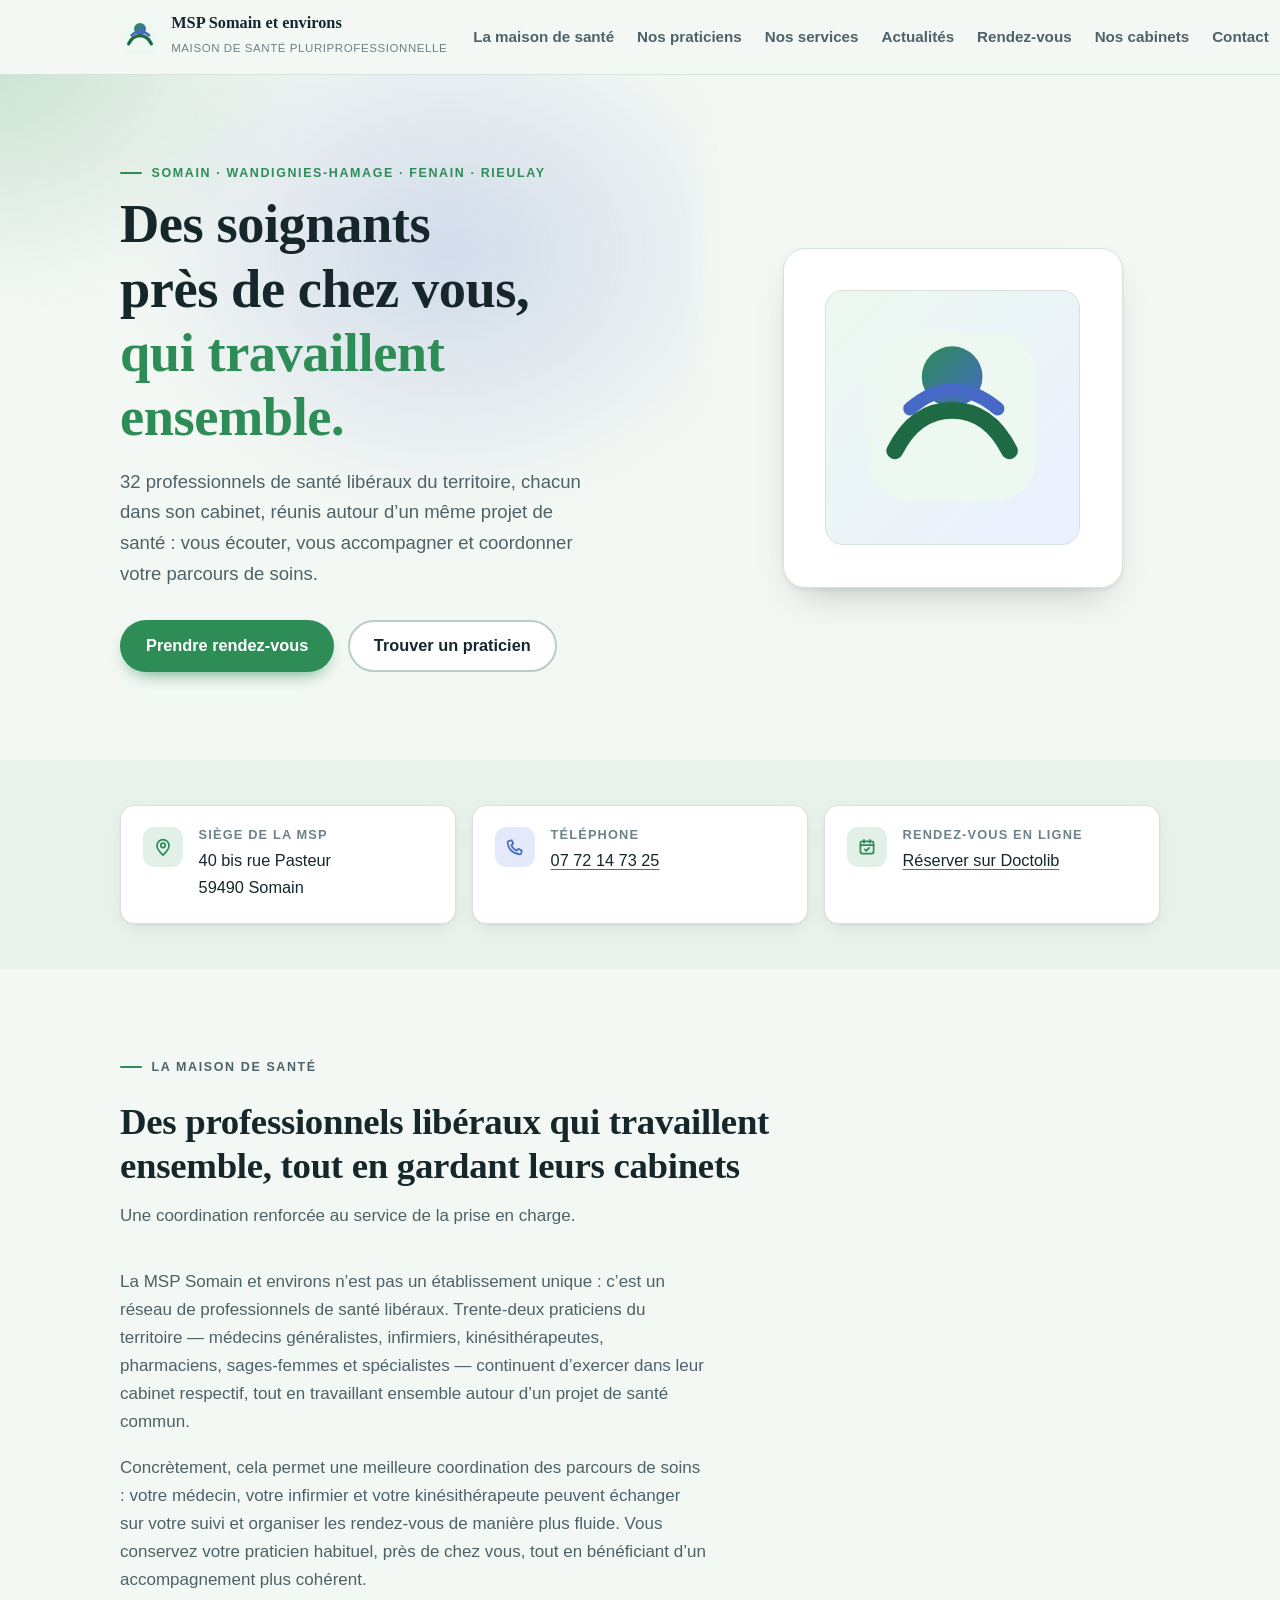
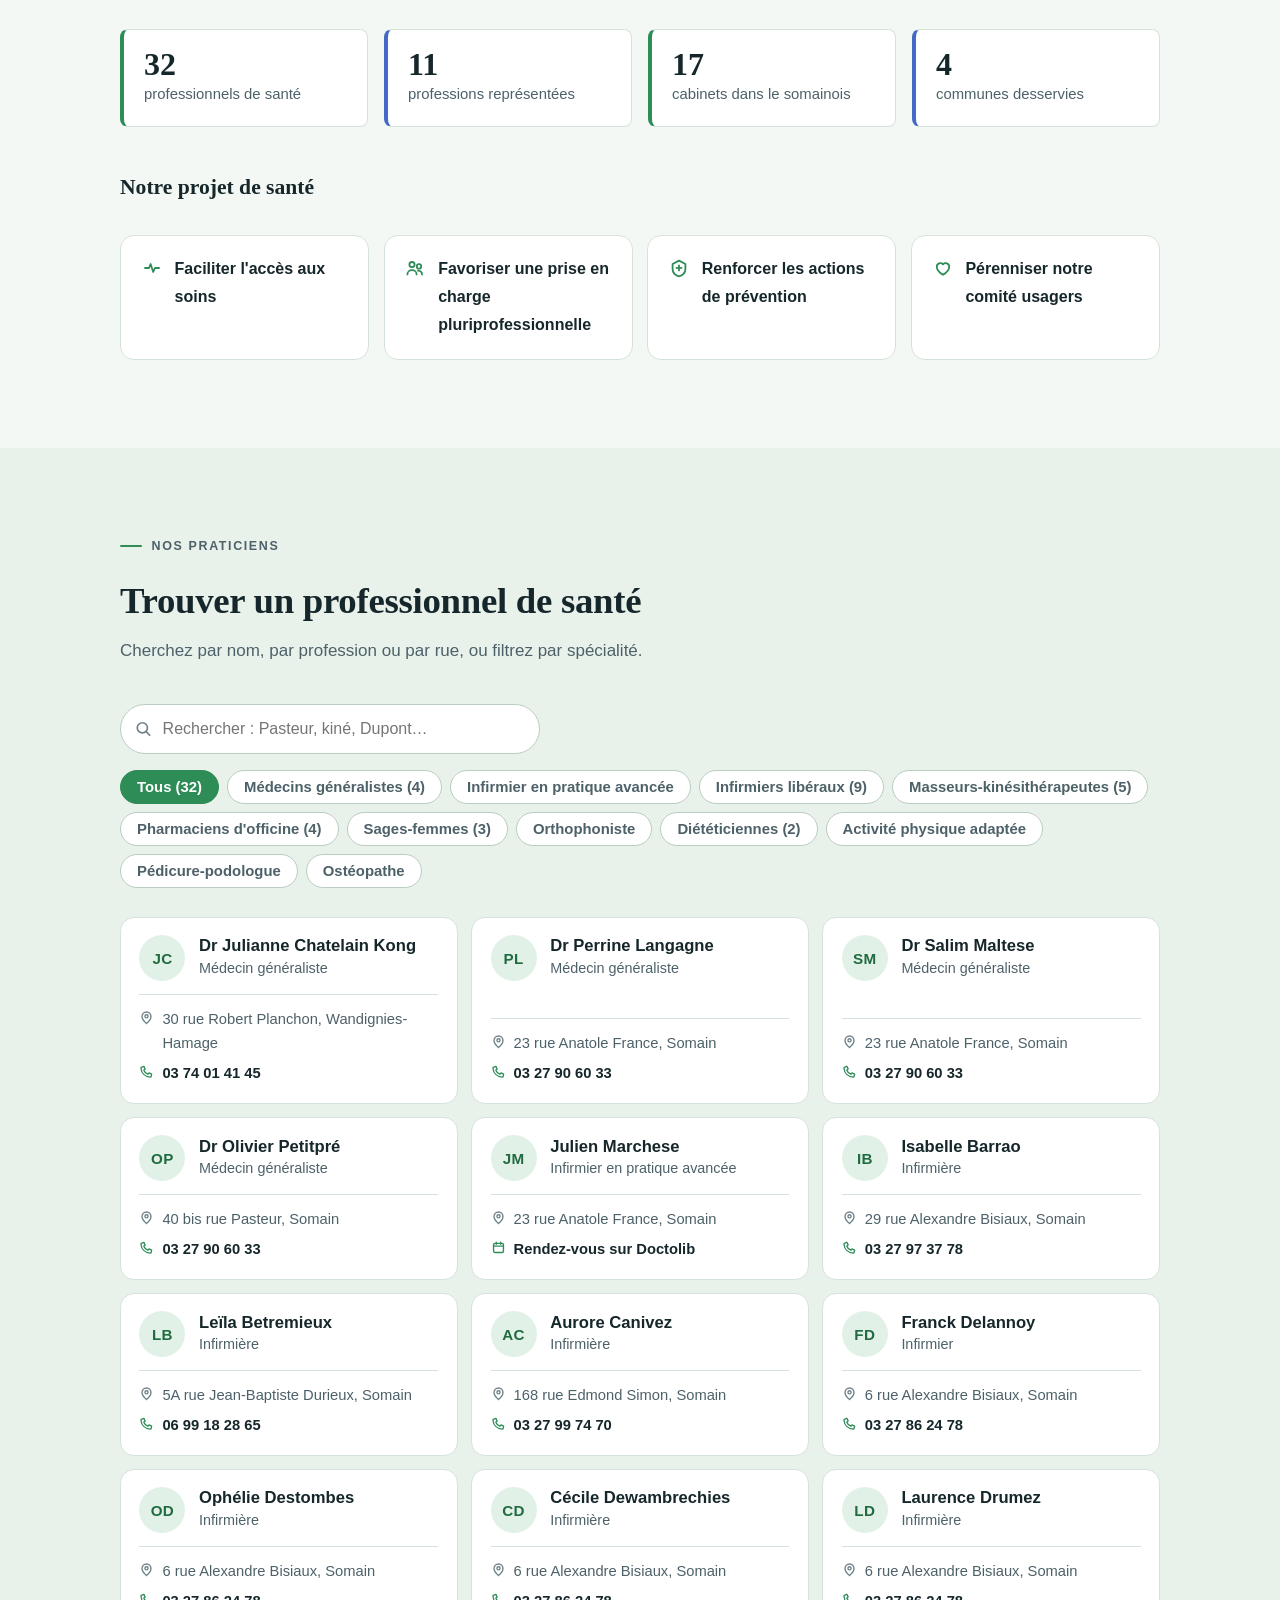
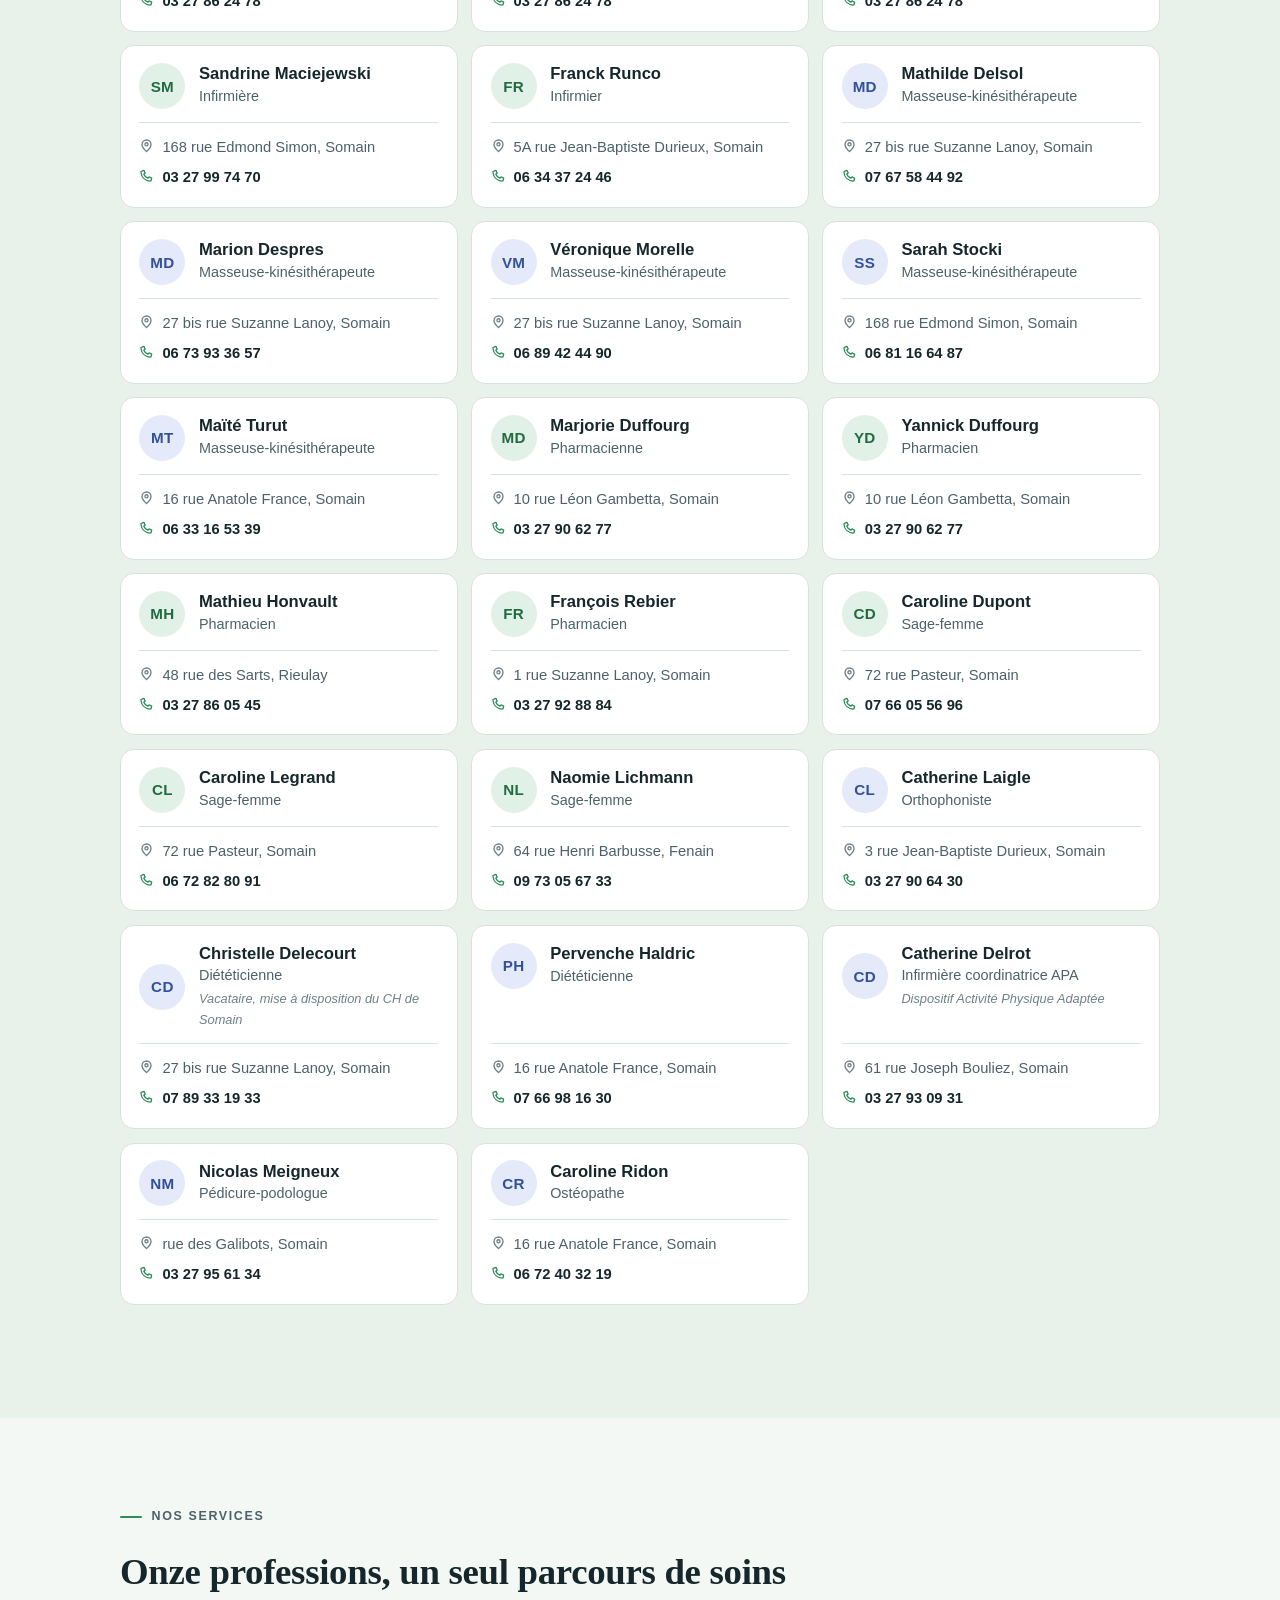
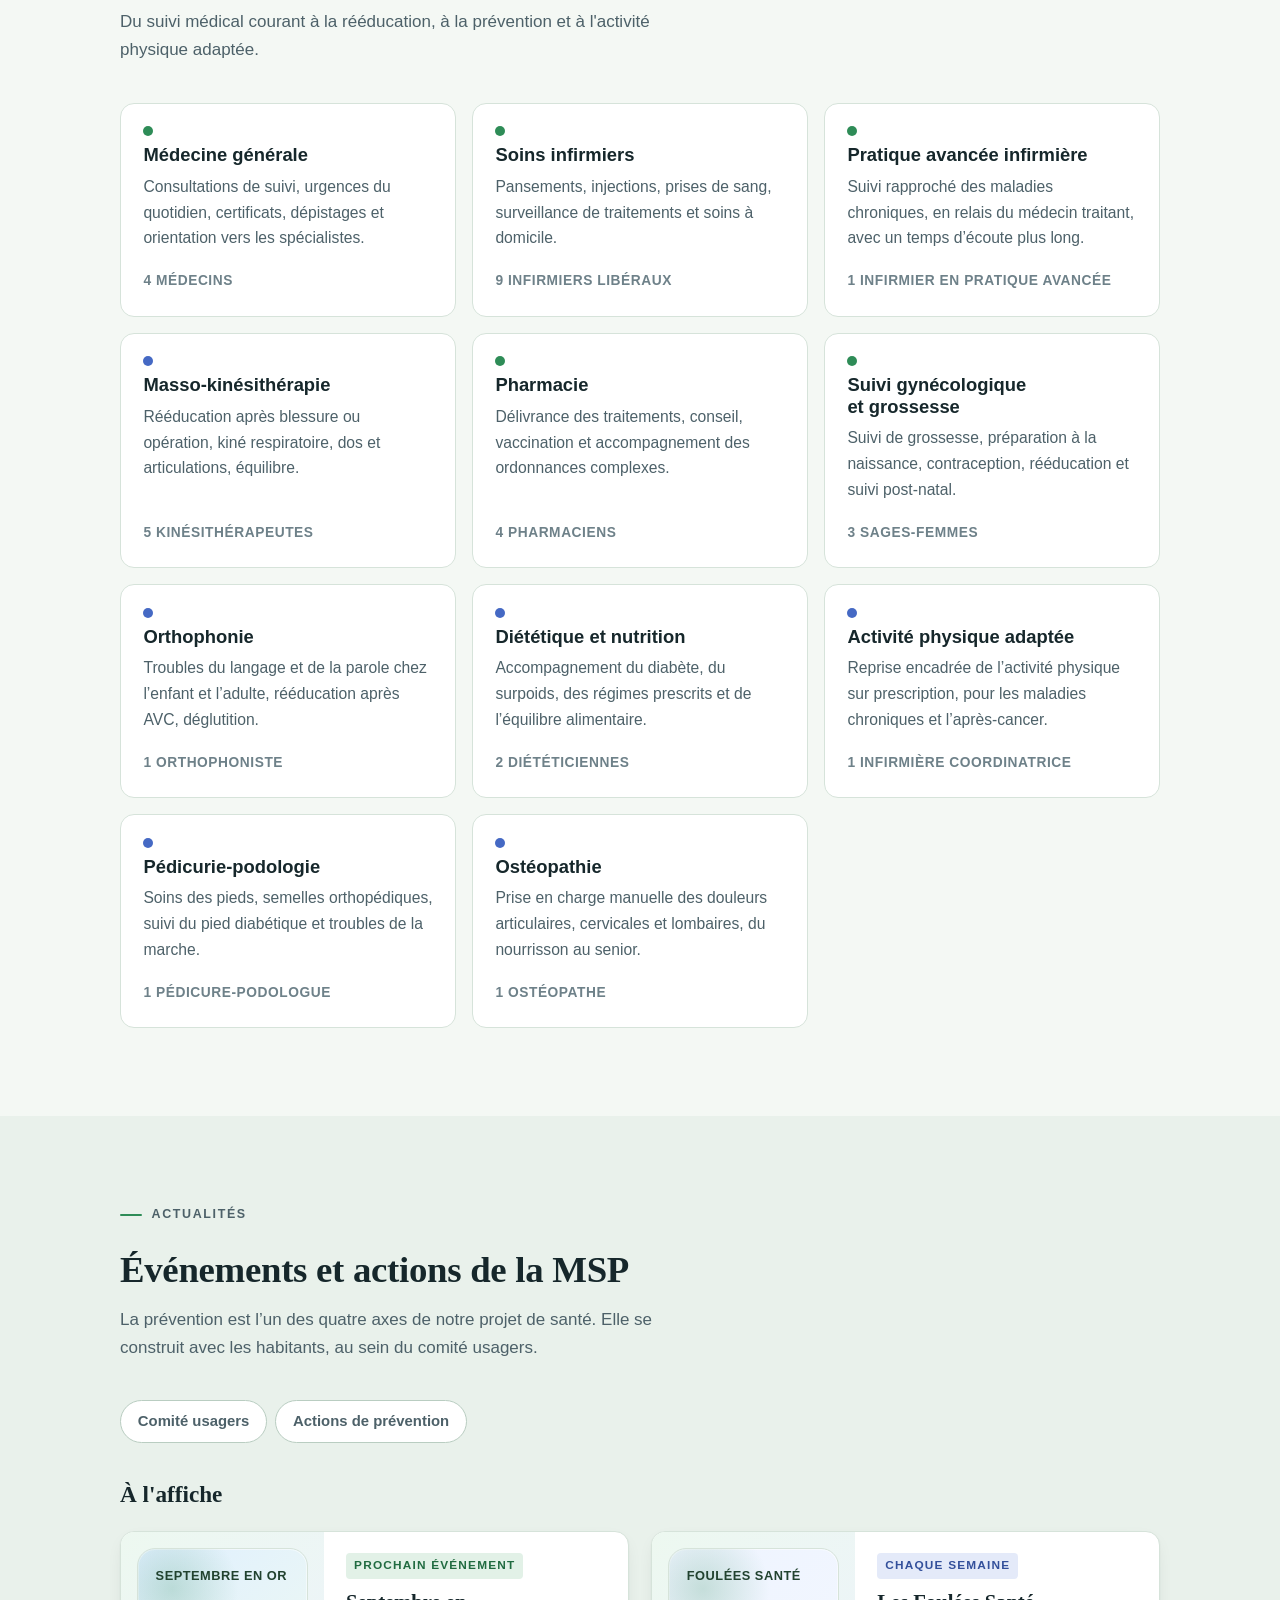
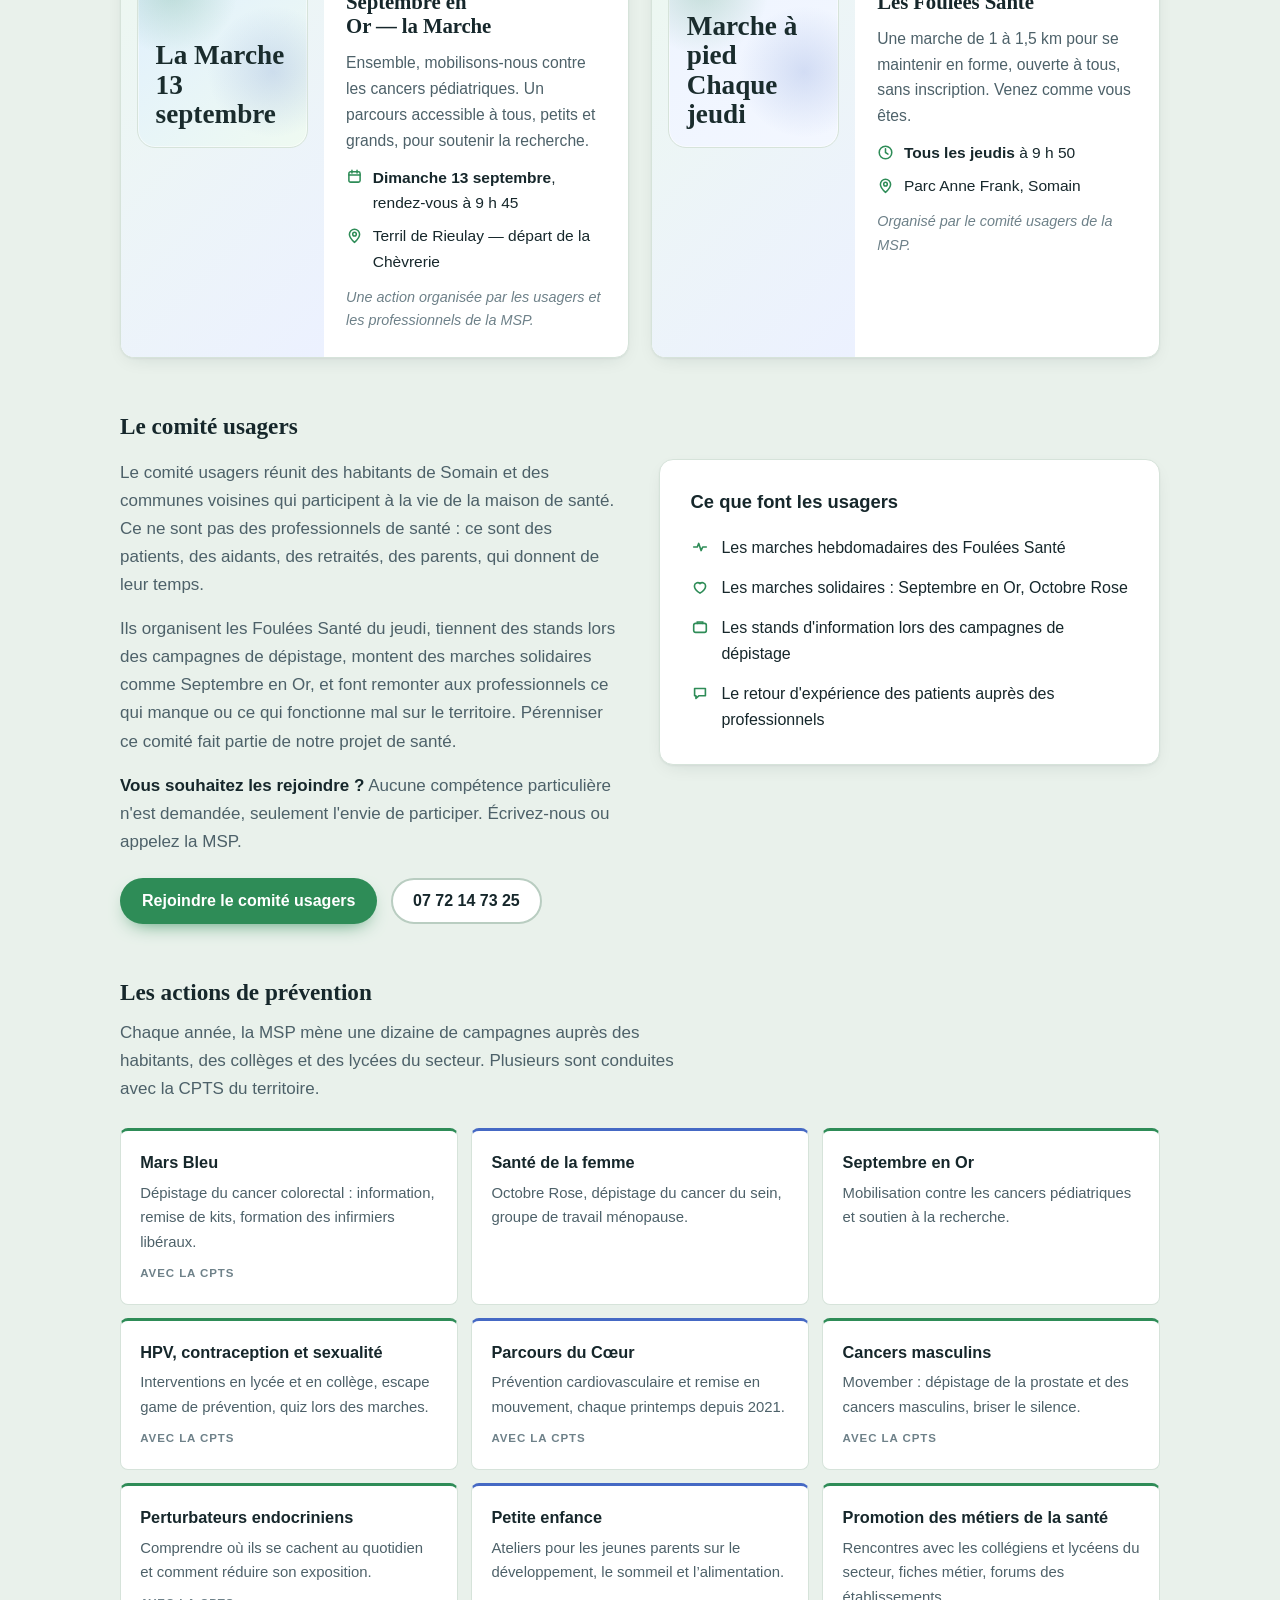
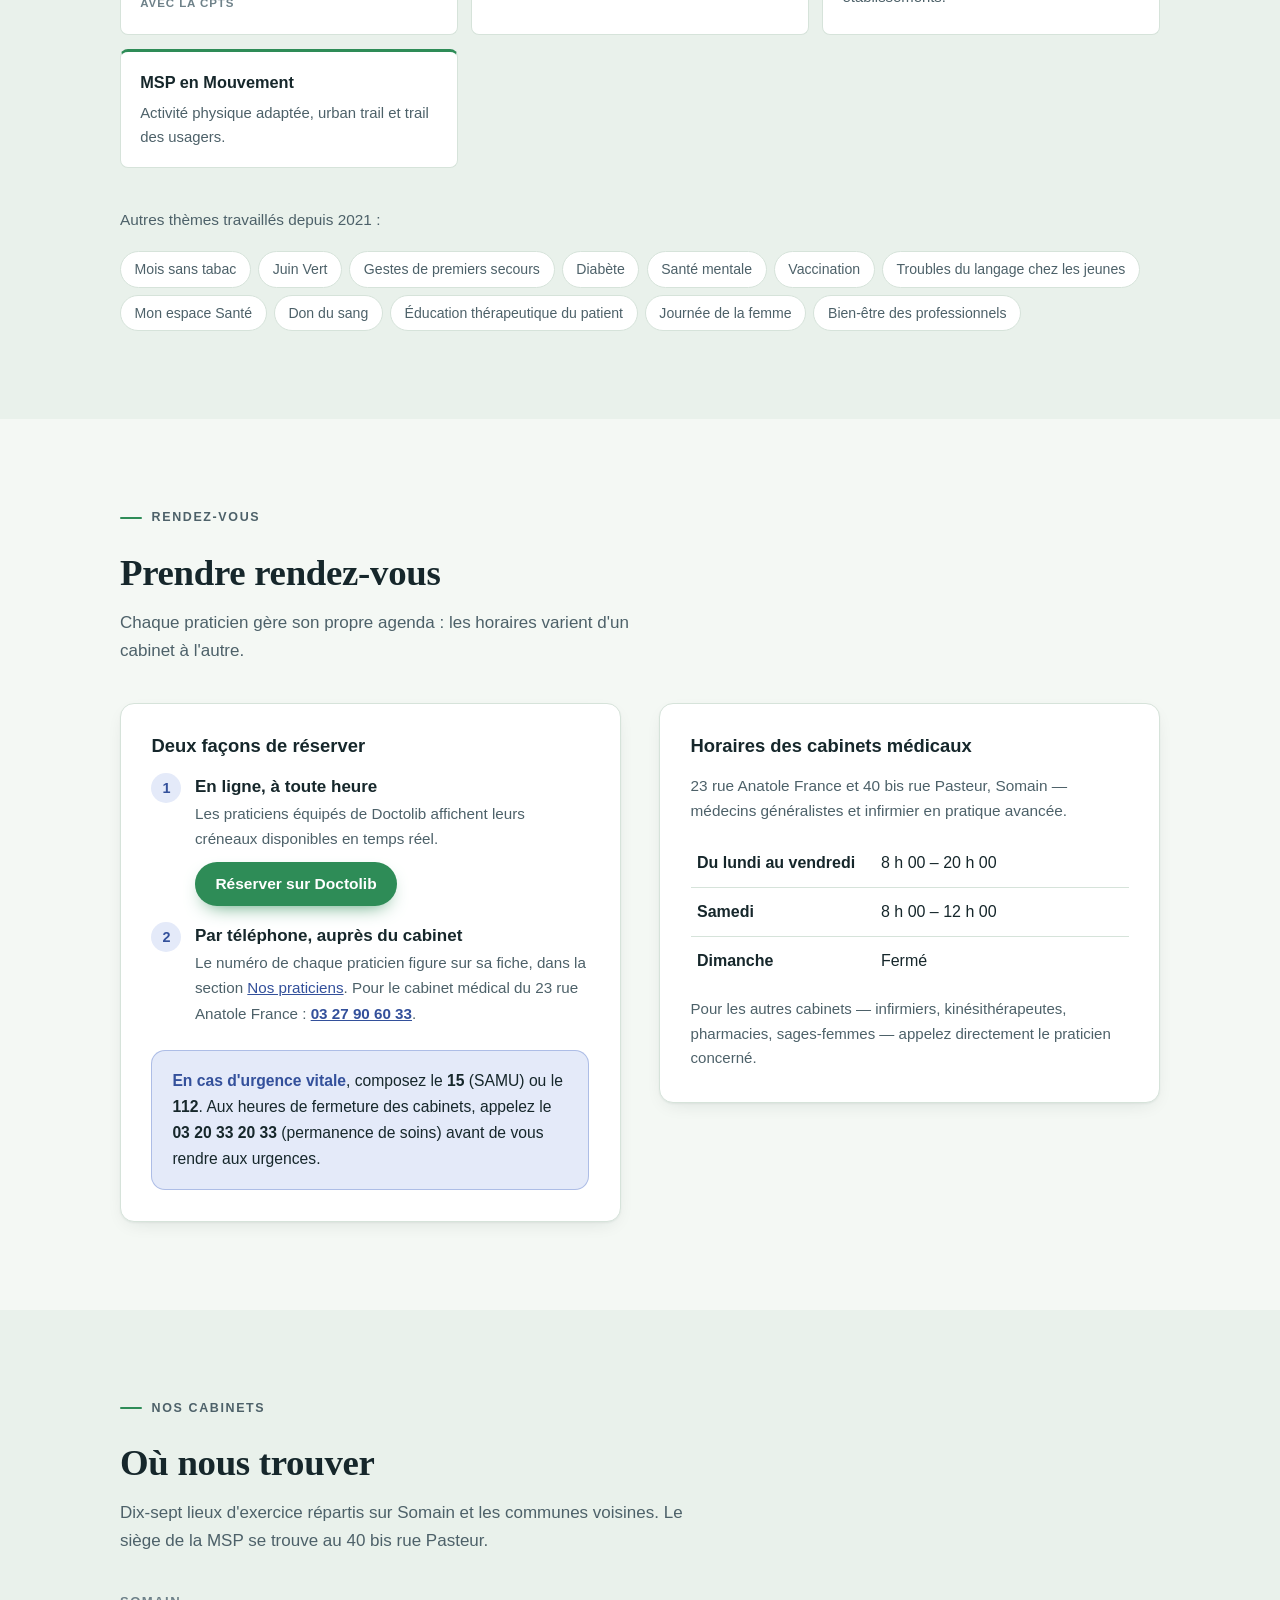
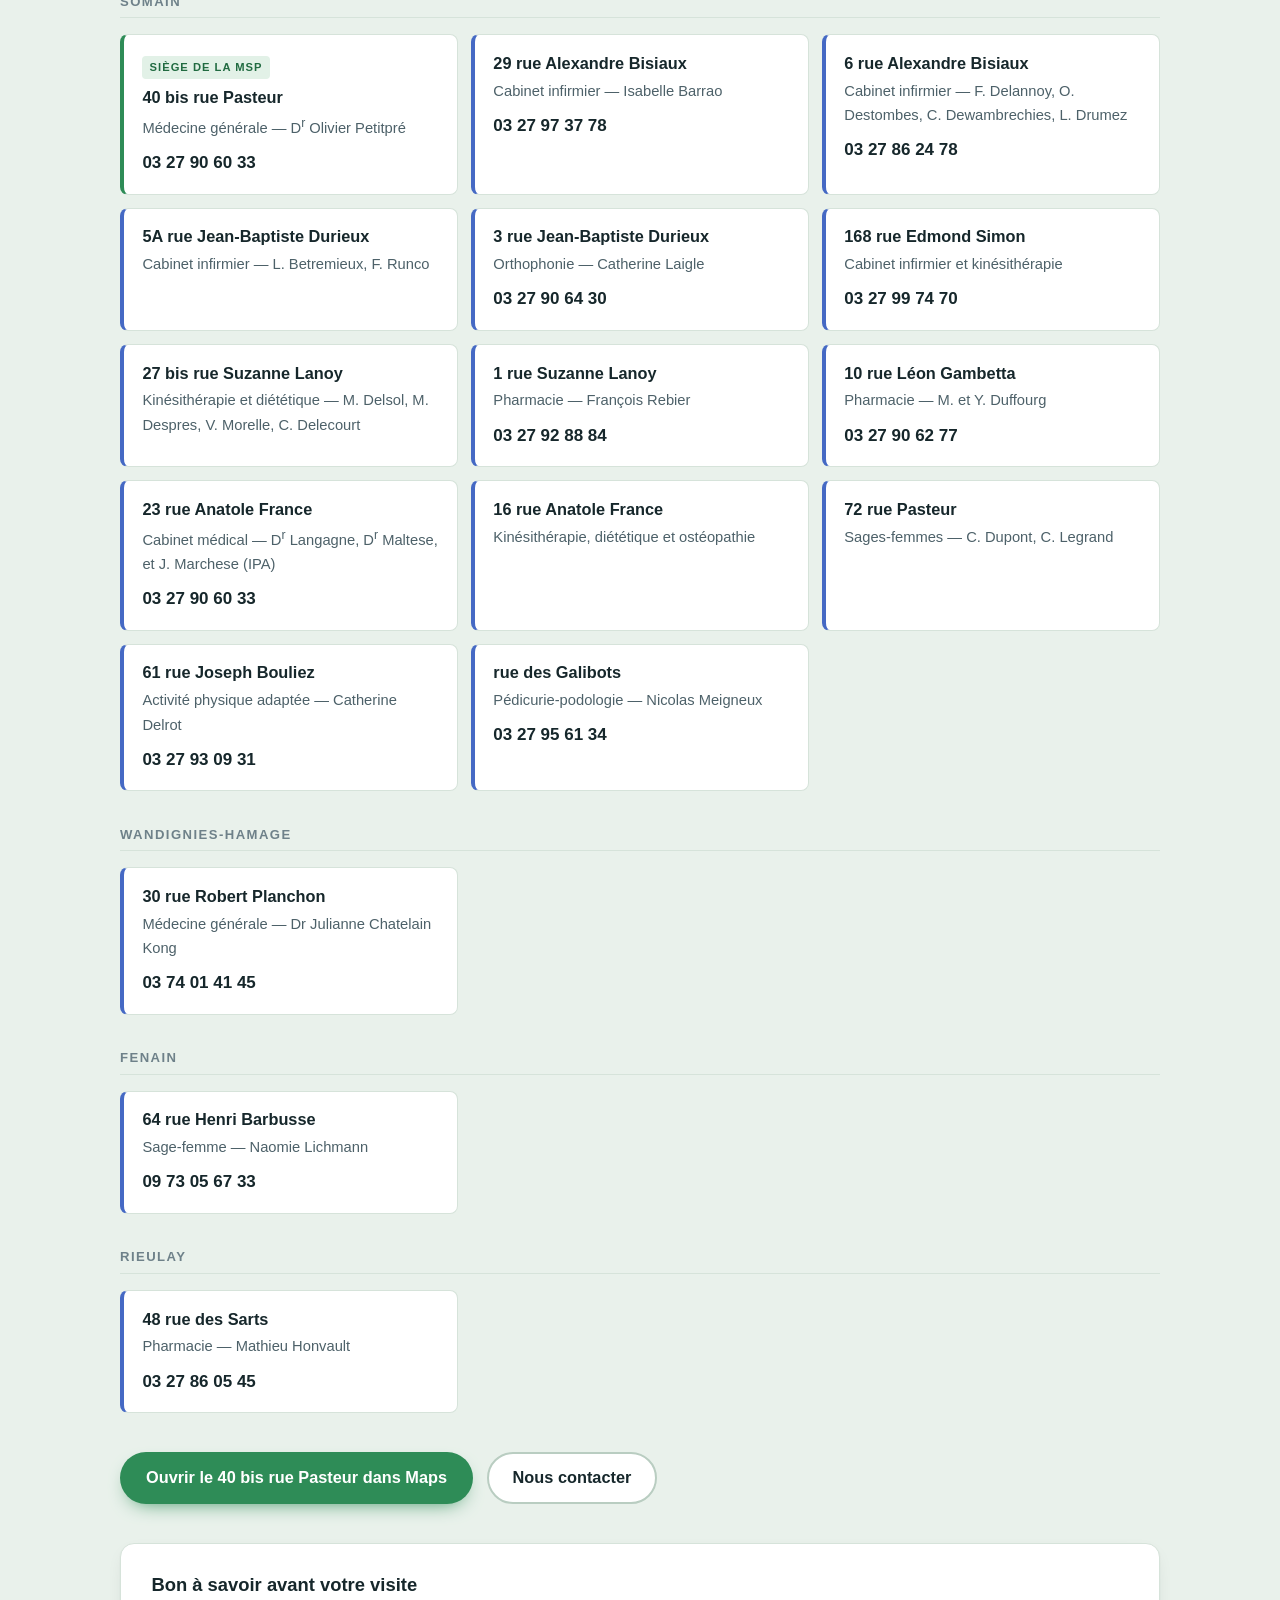
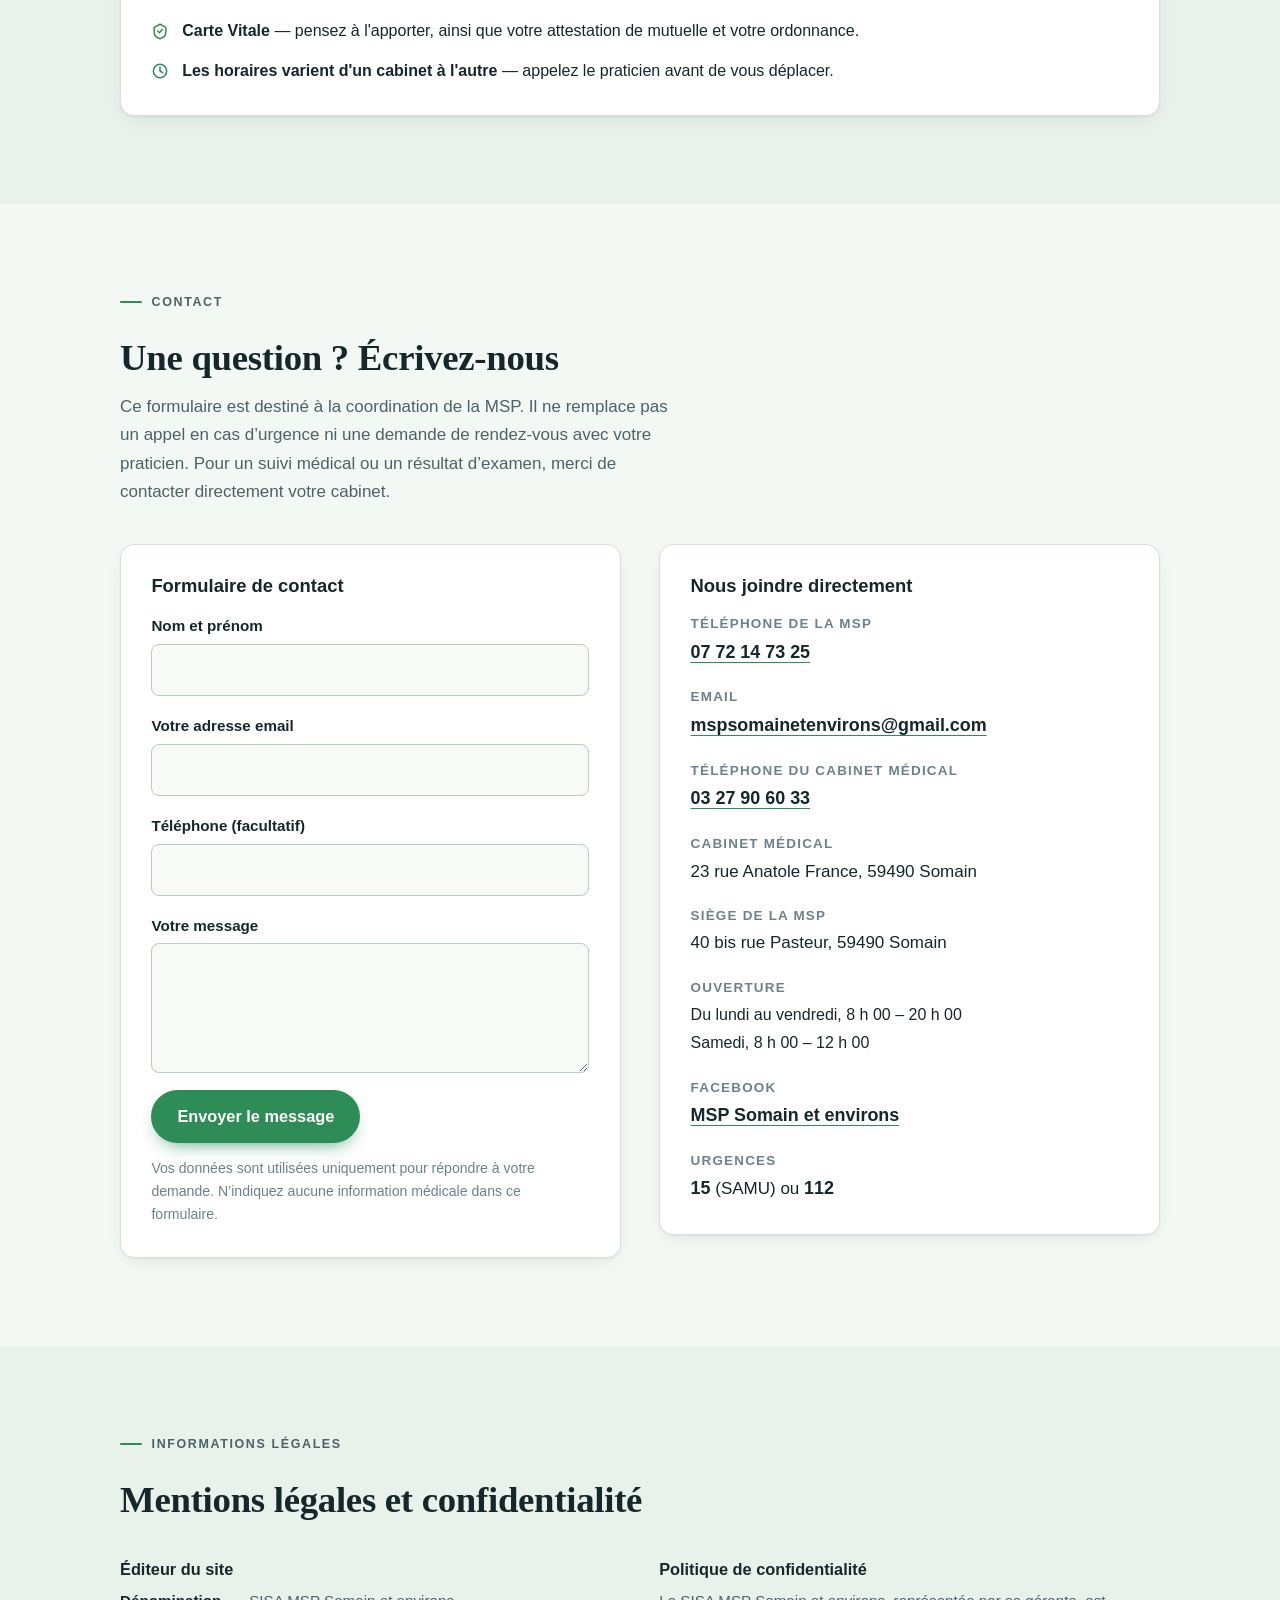
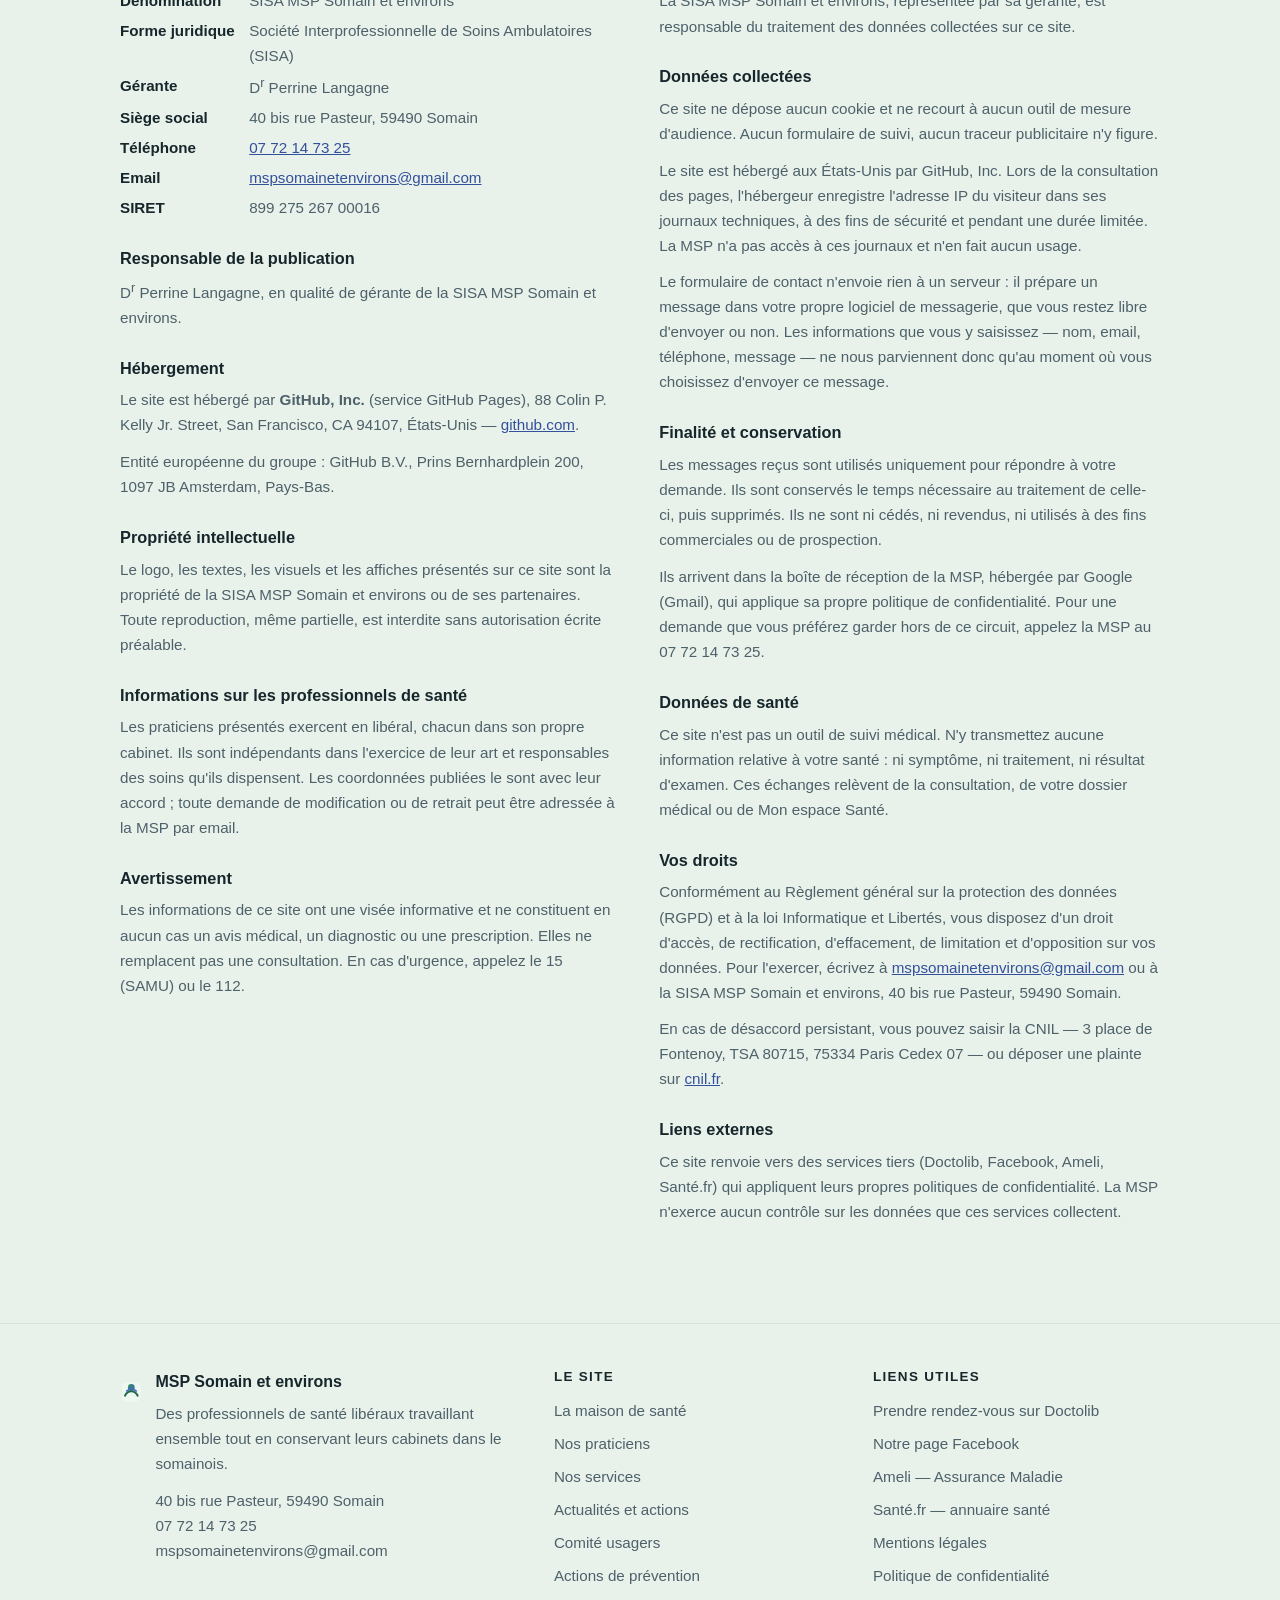
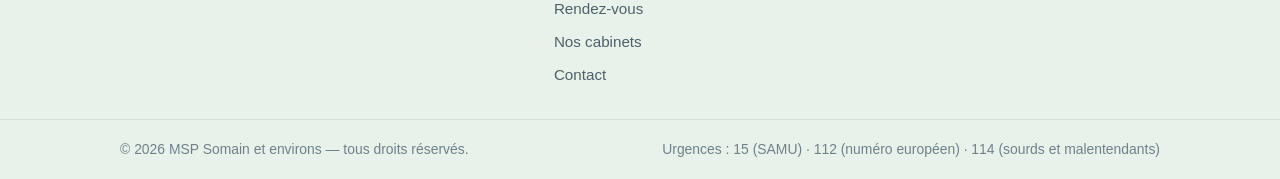
==== index.html @ 768e5ec2 "Add files via upload" ====
<!doctype html>
<html lang="fr">
<head>
<meta charset="utf-8">
<meta name="viewport" content="width=device-width, initial-scale=1">
<title>MSP Somain et environs</title>
<meta name="description" content="Maison de santé pluriprofessionnelle de Somain : 32 professionnels de santé libéraux, coordonnés sur Somain, Wandignies-Hamage, Fenain et Rieulay.">
<meta name="theme-color" content="#2E8C57">
<meta property="og:title" content="MSP Somain et environs">
<meta property="og:description" content="Maison de santé pluriprofessionnelle de Somain : 32 professionnels de santé libéraux, coordonnés sur Somain, Wandignies-Hamage, Fenain et Rieulay.">
<meta property="og:type" content="website">
<style>
:root{
  --fond:#f4f8f4;
  --fond-alt:#e9f1eb;
  --surface:#fff;
  --surface-2:#f7faf7;
  --trait:#d6e3da;
  --trait-fort:#b9cdc1;
  --encre:#16272b;
  --encre-2:#4d6169;
  --encre-3:#6e8189;
  --vert:#2e8c57;
  --vert-fonce:#216b41;
  --vert-voile:#e2f1e7;
  --bleu:#4569c4;
  --bleu-fonce:#33509b;
  --bleu-voile:#e4eaf9;
  --ombre-douce:0 1px 2px rgba(22,39,43,.05),0 6px 20px -8px rgba(22,39,43,.14);
  --ombre-forte:0 2px 4px rgba(22,39,43,.06),0 18px 40px -18px rgba(22,39,43,.30);
  --rail:1120px;
  --r-s:8px;
  --r-m:14px;
  --r-l:22px;
  --serif:"Literata","Georgia","Times New Roman",serif;
  --sans:"Source Sans 3","Segoe UI","Arial",sans-serif;
}
*{box-sizing:border-box}
html{scroll-behavior:smooth;scroll-padding-top:92px}
body{
  margin:0;
  background:var(--fond);
  color:var(--encre);
  font:400 1.0625rem/1.65 var(--sans);
  -webkit-font-smoothing:antialiased;
}
img{max-width:100%;display:block;height:auto}
a{color:var(--bleu-fonce)}
h1,h2,h3{
  font-family:var(--serif);
  font-weight:600;
  line-height:1.18;
  letter-spacing:-.008em;
  margin:0;
  text-wrap:balance;
}
h1{font-size:clamp(2.1rem,1.4rem + 3vw,3.4rem)}
h2{font-size:clamp(1.6rem,1.2rem + 1.7vw,2.3rem)}
h3{font-size:1.15rem;font-family:var(--sans);font-weight:700;letter-spacing:0}
p{margin:0}
.rail{width:100%;max-width:var(--rail);margin-inline:auto;padding-inline:clamp(1.15rem,4vw,2.5rem)}
.lisible{max-width:62ch}
.evite{position:absolute;left:-9999px;top:0;background:var(--vert);color:#fff;padding:.8rem 1.2rem;z-index:100;border-radius:0 0 var(--r-s) 0}
.evite:focus{left:0}
.eyebrow{
  font-size:.78rem;font-weight:700;letter-spacing:.13em;text-transform:uppercase;color:var(--vert);
  margin:0 0 .55rem;display:flex;align-items:center;gap:.6rem;
}
.eyebrow::before{content:"";width:22px;height:2px;background:var(--vert);border-radius:2px;flex:none}
section > .rail{padding-block:clamp(3.2rem,7vw,5.5rem)}
.bande-alt{background:var(--fond-alt)}
.tete-section{display:flex;flex-direction:column;gap:.9rem;margin-bottom:2.4rem}
.tete-section p{color:var(--encre-2);max-width:60ch}
.site-tete{
  position:sticky;top:0;z-index:50;
  background:color-mix(in srgb, var(--fond) 88%, transparent);backdrop-filter:blur(10px);
  border-bottom:1px solid var(--trait);
}
.site-tete .rail{
  display:flex;align-items:center;gap:1rem;min-height:74px;padding-block:.55rem;
}
.marque{display:flex;align-items:center;gap:.7rem;text-decoration:none;color:inherit;margin-right:auto}
.marque img{width:40px}
.marque b{font-family:var(--serif);font-size:1.02rem;font-weight:600;display:block;line-height:1.2}
.marque .sous{font-size:.72rem;color:var(--encre-3);letter-spacing:.05em;text-transform:uppercase;white-space:nowrap}
@media (max-width:1180px){.marque .sous{display:none}}
.nav-liens{display:flex;align-items:center;gap:.2rem}
.nav-liens a{
  color:var(--encre-2);text-decoration:none;font-size:.95rem;font-weight:600;padding:.5rem .62rem;border-radius:var(--r-s);white-space:nowrap;
}
.nav-liens a:hover{color:var(--encre);background:var(--vert-voile)}
.burger{
  display:none;background:var(--surface);border:1px solid var(--trait-fort);color:var(--encre);
  border-radius:var(--r-s);padding:.55rem .8rem;font:600 .95rem var(--sans);cursor:pointer;align-items:center;gap:.5rem;
}
.burger svg{display:block}
@media (max-width:940px){
  .burger{display:inline-flex}
  .nav-liens{
    display:none;position:absolute;top:100%;left:0;right:0;flex-direction:column;align-items:stretch;gap:0;
    background:var(--surface);border-bottom:1px solid var(--trait);box-shadow:var(--ombre-forte);
    padding:.5rem clamp(1.15rem,4vw,2.5rem) 1rem;
  }
  .nav-liens.ouvert{display:flex}
  .nav-liens a{padding:.85rem .4rem;font-size:1.05rem;border-bottom:1px solid var(--trait)}
  .nav-liens a:last-child{border-bottom:0}
}
.btn{
  display:inline-flex;align-items:center;justify-content:center;gap:.55rem;padding:.92rem 1.5rem;border-radius:999px;
  font:700 1.02rem var(--sans);text-decoration:none;border:2px solid transparent;cursor:pointer;
  transition:transform .16s ease, box-shadow .16s ease, background-color .16s ease;
}
.btn:hover{transform:translateY(-2px)}
.btn-vert{background:var(--vert);color:#fff;box-shadow:0 8px 20px -10px var(--vert)}
.btn-vert:hover{background:var(--vert-fonce)}
.btn-ligne{background:var(--surface);color:var(--encre);border-color:var(--trait-fort)}
.btn-ligne:hover{border-color:var(--vert);color:var(--vert-fonce)}
.heros{position:relative;overflow:hidden}
.heros::before{
  content:"";position:absolute;inset:-40% 45% auto -25%;height:120%;
  background:radial-gradient(45% 45% at 30% 30%, color-mix(in srgb, var(--vert) 22%, transparent), transparent 70%),
             radial-gradient(45% 45% at 75% 55%, color-mix(in srgb, var(--bleu) 20%, transparent), transparent 70%);
  filter:blur(10px);pointer-events:none;
}
.heros > .rail{position:relative;display:grid;gap:clamp(2rem,5vw,4rem);align-items:center}
@media (min-width: 880px){.heros > .rail{grid-template-columns:1.15fr .85fr}}
.heros h1 span{color:var(--vert);display:block}
.heros .accroche{margin-top:1.1rem;font-size:1.16rem;color:var(--encre-2);max-width:46ch}
.heros .actions{display:flex;flex-wrap:wrap;gap:.85rem;margin-top:1.9rem}
.heros-logo{
  justify-self:center;background:var(--surface);border:1px solid var(--trait);border-radius:var(--r-l);
  padding:clamp(1.6rem,4vw,2.6rem);box-shadow:var(--ombre-forte);max-width:340px;
}
.heros-logo .logo-box{
  width:100%;aspect-ratio:1;display:grid;place-items:center;border-radius:18px;background:linear-gradient(135deg,#edf8f0,#eaf0ff);border:1px solid var(--trait);
}
.logo-box svg{width:80%;height:auto}
.pratique{display:grid;gap:1rem;grid-template-columns:repeat(auto-fit,minmax(250px,1fr))}
.carte-pratique{
  background:var(--surface);border:1px solid var(--trait);border-radius:var(--r-m);padding:1.35rem 1.4rem;box-shadow:var(--ombre-douce);
  display:flex;gap:.95rem;align-items:flex-start;
}
.carte-pratique .pastille{
  flex:none;width:40px;height:40px;border-radius:11px;display:grid;place-items:center;background:var(--vert-voile);color:var(--vert);
}
.carte-pratique.bleue .pastille{background:var(--bleu-voile);color:var(--bleu)}
.carte-pratique h3{font-size:.8rem;text-transform:uppercase;letter-spacing:.09em;color:var(--encre-3);margin-bottom:.3rem}
.carte-pratique p{font-size:1.02rem;overflow-wrap:anywhere}
.carte-pratique a{color:var(--encre);text-decoration-color:var(--vert);text-underline-offset:3px}
.chiffres{display:grid;gap:1rem;grid-template-columns:repeat(auto-fit,minmax(170px,1fr));margin-top:2.2rem}
.chiffre{
  background:var(--surface);border:1px solid var(--trait);border-left:4px solid var(--vert);border-radius:var(--r-s);
  padding:1.1rem 1.25rem;
}
.chiffre:nth-child(even){border-left-color:var(--bleu)}
.chiffre b{display:block;font-family:var(--serif);font-size:2rem;line-height:1;font-variant-numeric:tabular-nums}
.chiffre span{font-size:.93rem;color:var(--encre-2)}
.axes{list-style:none;padding:0;margin:2.2rem 0 0;display:grid;gap:.9rem;grid-template-columns:repeat(auto-fit,minmax(230px,1fr))}
.axe{
  background:var(--surface);border:1px solid var(--trait);border-radius:var(--r-m);padding:1.2rem 1.3rem;display:flex;gap:.8rem;align-items:flex-start;
}
.axe svg{flex:none;margin-top:.15rem;color:var(--vert)}
.axe b{font-size:1rem}
.filtres{display:flex;flex-wrap:wrap;gap:.5rem;margin-bottom:1.8rem}
.filtre{
  background:var(--surface);border:1px solid var(--trait-fort);color:var(--encre-2);border-radius:999px;padding:.5rem 1rem;
  font:600 .93rem var(--sans);cursor:pointer;
}
.filtre:hover{border-color:var(--vert);color:var(--encre)}
.filtre[aria-pressed="true"]{background:var(--vert);border-color:var(--vert);color:#fff}
.recherche{position:relative;margin-bottom:1rem;max-width:420px}
.recherche input{
  width:100%;font:inherit;font-size:1rem;color:var(--encre);background:var(--surface);
  border:1px solid var(--trait-fort);border-radius:999px;padding:.7rem 1rem .7rem 2.6rem;
}
.recherche svg{position:absolute;left:.95rem;top:50%;transform:translateY(-50%);color:var(--encre-3);pointer-events:none}
.equipe{display:grid;gap:.85rem;grid-template-columns:repeat(auto-fill,minmax(300px,1fr));list-style:none;padding:0;margin:0}
.praticien{
  background:var(--surface);border:1px solid var(--trait);border-radius:var(--r-m);padding:1.05rem 1.15rem 1.1rem;
  display:flex;flex-direction:column;gap:.8rem;
}
.praticien.masque{display:none}
.pr-tete{display:flex;align-items:center;gap:.85rem}
.pr-tete .mono{
  flex:none;width:46px;height:46px;border-radius:50%;display:grid;place-items:center;
  font:700 .95rem var(--sans);letter-spacing:.02em;background:var(--vert-voile);color:var(--vert-fonce);
}
.praticien[data-fam="b"] .pr-tete .mono{background:var(--bleu-voile);color:var(--bleu-fonce)}
.pr-nom{display:block;font-size:1.04rem;font-weight:700;line-height:1.3}
.pr-prof{display:block;font-size:.9rem;color:var(--encre-2)}
.pr-note{display:block;font-size:.8rem;color:var(--encre-3);font-style:italic}
.pr-coords{display:flex;flex-direction:column;gap:.35rem;border-top:1px solid var(--trait);padding-top:.75rem;margin-top:auto}
.pr-coords > *{display:flex;gap:.5rem;align-items:flex-start;font-size:.92rem;color:var(--encre-2)}
.pr-coords svg{flex:none;margin-top:.2rem;color:var(--encre-3)}
.pr-coords a{color:var(--encre);font-weight:700;text-decoration:none;font-variant-numeric:tabular-nums}
.pr-coords a:hover{text-decoration:underline;text-decoration-color:var(--vert);text-underline-offset:3px}
.pr-coords a svg{color:var(--vert)}
.note-equipe{margin-top:1.6rem;font-size:.95rem;color:var(--encre-2)}
.vide{margin-top:1.5rem;font-size:1rem;color:var(--encre-2)}
.services{display:grid;gap:1rem;grid-template-columns:repeat(auto-fit,minmax(260px,1fr))}
.service{
  background:var(--surface);border:1px solid var(--trait);border-radius:var(--r-m);padding:1.4rem;
  display:flex;flex-direction:column;gap:.5rem;
}
.service .puce{width:10px;height:10px;border-radius:50%;background:var(--vert)}
.service.b .puce{background:var(--bleu)}
.service p{color:var(--encre-2);font-size:.98rem}
.service .nb{margin-top:auto;padding-top:.7rem;font-size:.86rem;font-weight:700;color:var(--encre-3);letter-spacing:.04em;text-transform:uppercase}
.sous-nav{display:flex;flex-wrap:wrap;gap:.5rem;margin-bottom:2.4rem}
.sous-nav a{
  background:var(--surface);border:1px solid var(--trait-fort);color:var(--encre-2);border-radius:999px;padding:.5rem 1.05rem;
  font-size:.93rem;font-weight:600;text-decoration:none;
}
.sous-nav a:hover{border-color:var(--vert);color:var(--encre)}
.evenements{display:grid;gap:1.4rem}
@media (min-width:900px){.evenements{grid-template-columns:1fr 1fr}}
.evenement{
  background:var(--surface);border:1px solid var(--trait);border-radius:var(--r-m);overflow:hidden;box-shadow:var(--ombre-douce);
  display:flex;flex-direction:column;
}
.evenement .affiche{background:linear-gradient(135deg,#edf8f0,#ecf1ff);min-height:220px;display:flex;align-items:center;justify-content:center;padding:1rem}
.evenement .affiche .poster{
  width:100%;max-width:320px;height:200px;border-radius:18px;border:1px solid var(--trait);position:relative;overflow:hidden;
  background:linear-gradient(135deg,#dfefff,#effaf1);box-shadow:inset 0 0 0 1px rgba(255,255,255,.5);
}
.evenement .poster::before{content:"";position:absolute;inset:0;background:radial-gradient(circle at 20% 20%, rgba(46,140,87,.22), transparent 32%),radial-gradient(circle at 80% 62%, rgba(69,105,196,.18), transparent 36%)}
.evenement .poster .p-titre{
  position:absolute;left:1.1rem;right:1.1rem;top:1rem;font-weight:700;letter-spacing:.04em;text-transform:uppercase;color:#21422f;font-size:.8rem
}
.evenement .poster .p-body{
  position:absolute;left:1.1rem;right:1.1rem;bottom:1.1rem;font-family:var(--serif);font-weight:600;font-size:1.7rem;line-height:1.08;color:#1a2c2d
}
.evenement.recurrent .poster{background:linear-gradient(135deg,#eef4ff,#f3f7ff)}
.evenement .corps{padding:1.3rem 1.4rem 1.5rem;display:flex;flex-direction:column;gap:.7rem}
.evenement .quand{
  align-self:flex-start;font-size:.74rem;font-weight:700;text-transform:uppercase;letter-spacing:.1em;border-radius:4px;padding:.2rem .5rem;
  background:var(--vert-voile);color:var(--vert-fonce);
}
.evenement.recurrent .quand{background:var(--bleu-voile);color:var(--bleu-fonce)}
.evenement h3{font-family:var(--serif);font-weight:600;font-size:1.3rem;letter-spacing:-.005em}
.evenement .detail{list-style:none;padding:0;margin:0;display:flex;flex-direction:column;gap:.45rem}
.evenement .detail li{display:flex;gap:.6rem;align-items:flex-start;font-size:.97rem}
.evenement .detail svg{flex:none;margin-top:.22rem;color:var(--vert)}
.evenement .par{font-size:.9rem;color:var(--encre-3);font-style:italic}
@media (min-width:620px){
  .evenement{flex-direction:row;align-items:flex-start}
  .evenement .affiche{flex:0 0 40%;align-self:stretch;display:flex;align-items:flex-start;padding:1rem}
  .evenement .poster{max-width:none;width:100%}
  .evenement .corps{flex:1 1 auto}
}
.duo{display:grid;gap:1.6rem;align-items:start}
@media (min-width:860px){.duo{grid-template-columns:1fr 1fr;gap:2.4rem}}
.bloc{
  background:var(--surface);border:1px solid var(--trait);border-radius:var(--r-m);padding:clamp(1.3rem,3vw,1.9rem);box-shadow:var(--ombre-douce);
}
.bloc h3{margin-bottom:1rem}
.infos-acces{list-style:none;padding:0;margin:1.4rem 0 0;display:grid;gap:.85rem}
.infos-acces li{display:flex;gap:.8rem;align-items:flex-start;font-size:1rem}
.infos-acces svg{flex:none;margin-top:.22rem;color:var(--vert)}
.campagnes{display:grid;gap:.85rem;grid-template-columns:repeat(auto-fill,minmax(275px,1fr));list-style:none;padding:0;margin:0}
.campagne{
  background:var(--surface);border:1px solid var(--trait);border-top:3px solid var(--vert);border-radius:var(--r-s);padding:1.1rem 1.2rem;
}
.campagne:nth-child(3n+2){border-top-color:var(--bleu)}
.campagne b{display:block;font-size:1.02rem}
.campagne span{display:block;font-size:.93rem;color:var(--encre-2);margin-top:.3rem}
.campagne .avec{
  display:inline-block;margin-top:.6rem;font-size:.72rem;font-weight:700;text-transform:uppercase;letter-spacing:.08em;color:var(--encre-3);
}
.themes{display:flex;flex-wrap:wrap;gap:.45rem;list-style:none;padding:0;margin:1.2rem 0 0}
.themes li{
  background:var(--surface);border:1px solid var(--trait);border-radius:999px;padding:.35rem .85rem;font-size:.88rem;color:var(--encre-2)
}
.liste-rdv{list-style:none;padding:0;margin:0;display:flex;flex-direction:column;gap:1rem}
.liste-rdv li{display:flex;gap:.85rem;align-items:flex-start}
.liste-rdv .num{
  flex:none;width:30px;height:30px;border-radius:50%;background:var(--bleu-voile);color:var(--bleu-fonce);display:grid;place-items:center;font:700 .9rem var(--sans);
}
.liste-rdv b{display:block}
.liste-rdv p{font-size:.95rem;color:var(--encre-2)}
.alerte{
  margin-top:1.5rem;background:var(--bleu-voile);border:1px solid color-mix(in srgb, var(--bleu) 35%, transparent);border-radius:var(--r-m);
  padding:1.1rem 1.25rem;font-size:.98rem;
}
.alerte b{color:var(--bleu-fonce)}
.tableau-wrap{overflow-x:auto}
table.horaires{width:100%;border-collapse:collapse;font-variant-numeric:tabular-nums}
table.horaires th,table.horaires td{text-align:left;padding:.68rem .4rem;border-bottom:1px solid var(--trait);font-size:1rem}
table.horaires th{font-weight:700;width:42%}
table.horaires tr:last-child th,table.horaires tr:last-child td{border-bottom:0}
.commune-titre{
  font-family:var(--sans);font-size:.82rem;font-weight:700;text-transform:uppercase;letter-spacing:.11em;color:var(--encre-3);
  margin:2.2rem 0 1rem;padding-bottom:.5rem;border-bottom:1px solid var(--trait);
}
.commune-titre:first-of-type{margin-top:0}
.cabinets{list-style:none;padding:0;margin:0;display:grid;gap:.8rem;grid-template-columns:repeat(auto-fill,minmax(310px,1fr))}
.cabinet{
  background:var(--surface);border:1px solid var(--trait);border-left:4px solid var(--bleu);border-radius:var(--r-s);padding:1.05rem 1.15rem;
}
.cabinet.siege{border-left-color:var(--vert)}
.cabinet .adr{display:block;font-weight:700;font-size:1.02rem;line-height:1.35}
.cabinet .qui{display:block;font-size:.92rem;color:var(--encre-2);margin-top:.3rem}
.cabinet .tel{display:inline-block;margin-top:.55rem;font-weight:700;font-variant-numeric:tabular-nums;color:var(--encre);text-decoration:none}
.cabinet .tel:hover{text-decoration:underline;text-decoration-color:var(--vert);text-underline-offset:3px}
.cabinet .etiq{
  display:inline-block;font-size:.7rem;font-weight:700;text-transform:uppercase;letter-spacing:.09em;color:var(--vert-fonce);
  background:var(--vert-voile);border-radius:4px;padding:.15rem .45rem;margin-bottom:.45rem;
}
.champ{display:flex;flex-direction:column;gap:.35rem;margin-bottom:1.05rem}
.champ label{font-weight:700;font-size:.95rem}
.champ input,.champ textarea{
  font:inherit;font-size:1rem;color:var(--encre);background:var(--surface-2);border:1px solid var(--trait-fort);border-radius:var(--r-s);
  padding:.75rem .85rem;width:100%;
}
.champ textarea{min-height:130px;resize:vertical}
.champ input:focus,.champ textarea:focus{border-color:var(--vert)}
.mention-form{font-size:.88rem;color:var(--encre-3);margin-top:.9rem}
.coord{list-style:none;padding:0;margin:0;display:flex;flex-direction:column;gap:1.2rem}
.coord a{color:var(--encre);font-size:1.12rem;font-weight:700;text-decoration-color:var(--vert);text-underline-offset:4px}
.coord small{display:block;font-size:.84rem;text-transform:uppercase;letter-spacing:.09em;color:var(--encre-3);font-weight:700;margin-bottom:.15rem}
.site-pied{
  background:var(--fond-alt);border-top:1px solid var(--trait);color:var(--encre-2);font-size:.95rem;
}
.site-pied .rail{padding-block:2.8rem 2rem;display:grid;gap:2rem}
@media (min-width:780px){.site-pied .rail{grid-template-columns:1.4fr 1fr 1fr}}
.site-pied h3{font-size:.84rem;text-transform:uppercase;letter-spacing:.1em;color:var(--encre);margin-bottom:.8rem}
.site-pied ul{list-style:none;padding:0;margin:0;display:flex;flex-direction:column;gap:.5rem}
.site-pied a{color:var(--encre-2);text-decoration:none}
.site-pied a:hover{color:var(--vert);text-decoration:underline}
.site-pied .marque-pied{display:flex;gap:.8rem;align-items:flex-start}
.site-pied .marque-pied img{width:46px}
.bas-pied{
  border-top:1px solid var(--trait);font-size:.87rem;color:var(--encre-3);
}
.bas-pied .rail{padding-block:1.1rem;display:flex;flex-wrap:wrap;gap:.6rem 1.2rem;justify-content:space-between}
.legal{font-size:.95rem;color:var(--encre-2)}
.legal h3{margin:1.8rem 0 .6rem;font-size:1.02rem;color:var(--encre)}
.legal h3:first-of-type{margin-top:0}
.legal p{margin-bottom:.7rem;max-width:72ch}
.legal ul{margin:0 0 .7rem;padding-left:1.3rem;max-width:72ch}
.legal li{margin-bottom:.35rem}
.legal dl{margin:0 0 .7rem;display:grid;gap:.3rem .9rem;grid-template-columns:max-content 1fr;max-width:72ch}
.legal dt{font-weight:700;color:var(--encre)}
.legal dd{margin:0}
@media (max-width:560px){.legal dl{grid-template-columns:1fr}.legal dd{margin-bottom:.5rem}}
@media (prefers-reduced-motion: reduce){
  html{scroll-behavior:auto}
  *,*::before,*::after{animation-duration:.001ms!important;transition-duration:.001ms!important}
  .btn:hover{transform:none}
}
</style>
</head>
<body>

<a class="evite" href="#contenu">Aller au contenu principal</a>

<header class="site-tete">
  <div class="rail">
    <a class="marque" href="#accueil">
      <svg width="40" height="40" viewBox="0 0 120 120" aria-hidden="true" role="img">
        <defs>
          <linearGradient id="g1" x1="0%" x2="100%" y1="0%" y2="100%">
            <stop offset="0%" stop-color="#2e8c57"/>
            <stop offset="100%" stop-color="#4569c4"/>
          </linearGradient>
        </defs>
        <rect x="10" y="10" width="100" height="100" rx="26" fill="#edf8f0"/>
        <circle cx="60" cy="36" r="18" fill="url(#g1)"/>
        <path d="M26 80c8-16 19-24 34-24s26 8 34 24" fill="none" stroke="#1e6a45" stroke-width="10" stroke-linecap="round"/>
        <path d="M35 55c8-7 16-11 25-11 10 0 19 4 27 11" fill="none" stroke="#4569c4" stroke-width="8" stroke-linecap="round"/>
      </svg>
      <span>
        <b>MSP Somain et environs</b>
        <span class="sous">Maison de santé pluriprofessionnelle</span>
      </span>
    </a>

    <button class="burger" id="burger" aria-expanded="false" aria-controls="nav-liens">
      <svg width="18" height="14" viewBox="0 0 18 14" fill="none" aria-hidden="true"><path d="M1 1h16M1 7h16M1 13h16" stroke="currentColor" stroke-width="2" stroke-linecap="round"/></svg>
      Menu
    </button>

    <nav class="nav-liens" id="nav-liens" aria-label="Navigation principale">
      <a href="#presentation">La maison de santé</a>
      <a href="#equipe">Nos praticiens</a>
      <a href="#services">Nos services</a>
      <a href="#actualites">Actualités</a>
      <a href="#rendez-vous">Rendez-vous</a>
      <a href="#cabinets">Nos cabinets</a>
      <a href="#contact">Contact</a>
    </nav>
  </div>
</header>

<main id="contenu">

  <section class="heros" id="accueil">
    <div class="rail">
      <div>
        <p class="eyebrow">Somain · Wandignies-Hamage · Fenain · Rieulay</p>
        <h1>Des soignants près de chez vous,<span>qui travaillent ensemble.</span></h1>
        <p class="accroche">32 professionnels de santé libéraux du territoire, chacun dans son cabinet, réunis autour d’un même projet de santé : vous écouter, vous accompagner et coordonner votre parcours de soins.</p>
        <div class="actions">
          <a class="btn btn-vert" href="#rendez-vous">Prendre rendez-vous</a>
          <a class="btn btn-ligne" href="#equipe">Trouver un praticien</a>
        </div>
      </div>
      <div class="heros-logo">
        <div class="logo-box">
          <svg viewBox="0 0 120 120" aria-label="Logo MSP Somain et environs">
            <defs>
              <linearGradient id="lg1" x1="0%" x2="100%" y1="0%" y2="100%">
                <stop offset="0%" stop-color="#2e8c57"/>
                <stop offset="100%" stop-color="#4569c4"/>
              </linearGradient>
            </defs>
            <rect x="10" y="10" width="100" height="100" rx="26" fill="#edf8f0"/>
            <circle cx="60" cy="36" r="18" fill="url(#lg1)"/>
            <path d="M26 80c8-16 19-24 34-24s26 8 34 24" fill="none" stroke="#1e6a45" stroke-width="10" stroke-linecap="round"/>
            <path d="M35 55c8-7 16-11 25-11 10 0 19 4 27 11" fill="none" stroke="#4569c4" stroke-width="8" stroke-linecap="round"/>
          </svg>
        </div>
      </div>
    </div>
  </section>

  <section aria-label="Informations pratiques" class="bande-alt">
    <div class="rail" style="padding-block: clamp(2rem, 4vw, 2.8rem);">
      <div class="pratique">
        <div class="carte-pratique">
          <span class="pastille" aria-hidden="true">
            <svg width="20" height="20" viewBox="0 0 20 20" fill="none"><path d="M10 18s6-5.1 6-9.4A6 6 0 1 0 4 8.6C4 12.9 10 18 10 18Z" stroke="currentColor" stroke-width="1.7"/><circle cx="10" cy="8.4" r="2.2" stroke="currentColor" stroke-width="1.7"/></svg>
          </span>
          <div>
            <h3>Siège de la MSP</h3>
            <p>40 bis rue Pasteur<br>59490 Somain</p>
          </div>
        </div>

        <div class="carte-pratique bleue">
          <span class="pastille" aria-hidden="true">
            <svg width="20" height="20" viewBox="0 0 20 20" fill="none"><path d="M6.6 3.2 8.2 6.6 6.4 8.2a9.6 9.6 0 0 0 5.4 5.4l1.6-1.8 3.4 1.6-.6 3a1.3 1.3 0 0 1-1.4 1C7.9 16.8 3.2 12.1 2.6 5.6a1.3 1.3 0 0 1 1-1.4l3-1Z" stroke="currentColor" stroke-width="1.7" stroke-linejoin="round"/></svg>
          </span>
          <div>
            <h3>Téléphone</h3>
            <p><a href="tel:+33772147325" style="white-space:nowrap;">07 72 14 73 25</a></p>
          </div>
        </div>

        <div class="carte-pratique">
          <span class="pastille" aria-hidden="true">
            <svg width="20" height="20" viewBox="0 0 20 20" fill="none"><rect x="3.4" y="4.4" width="13.2" height="12.2" rx="2" stroke="currentColor" stroke-width="1.7"/><path d="M3.4 8.2h13.2M7 2.8v3M13 2.8v3" stroke="currentColor" stroke-width="1.7" stroke-linecap="round"/><path d="m7.8 12.4 1.5 1.5 2.9-3.1" stroke="currentColor" stroke-width="1.7" stroke-linecap="round" stroke-linejoin="round"/></svg>
          </span>
          <div>
            <h3>Rendez-vous en ligne</h3>
            <p><a href="https://www.doctolib.fr/maison-de-sante/somain/maison-de-sante-pluridisciplinaire-somain" target="_blank" rel="noopener">Réserver sur Doctolib</a></p>
          </div>
        </div>
      </div>
    </div>
  </section>

  <section id="presentation">
    <div class="rail">
      <div class="tete-section">
        <p class="eyebrow">La maison de santé</p>
        <h2>Des professionnels libéraux qui travaillent ensemble, tout en gardant leurs cabinets</h2>
        <p>Une coordination renforcée au service de la prise en charge.</p>
      </div>

      <div class="lisible" style="display:flex; flex-direction:column; gap:1.1rem; color:var(--encre-2);">
        <p>La MSP Somain et environs n’est pas un établissement unique : c’est un réseau de professionnels de santé libéraux. Trente-deux praticiens du territoire — médecins généralistes, infirmiers, kinésithérapeutes, pharmaciens, sages-femmes et spécialistes — continuent d’exercer dans leur cabinet respectif, tout en travaillant ensemble autour d’un projet de santé commun.</p>
        <p>Concrètement, cela permet une meilleure coordination des parcours de soins : votre médecin, votre infirmier et votre kinésithérapeute peuvent échanger sur votre suivi et organiser les rendez-vous de manière plus fluide. Vous conservez votre praticien habituel, près de chez vous, tout en bénéficiant d’un accompagnement plus cohérent.</p>
      </div>

      <div class="chiffres">
        <div class="chiffre"><b>32</b><span>professionnels de santé</span></div>
        <div class="chiffre"><b>11</b><span>professions représentées</span></div>
        <div class="chiffre"><b>17</b><span>cabinets dans le somainois</span></div>
        <div class="chiffre"><b>4</b><span>communes desservies</span></div>
      </div>

      <h3 style="margin-top:3rem; font-family:var(--serif); font-size:1.35rem; font-weight:600;">Notre projet de santé</h3>
      <ul class="axes">
        <li class="axe">
          <svg width="20" height="20" viewBox="0 0 20 20" fill="none" aria-hidden="true"><path d="M3 10h4l1.6-4 2.6 8 1.8-4H17" stroke="currentColor" stroke-width="1.8" stroke-linecap="round" stroke-linejoin="round"/></svg>
          <span><b>Faciliter l'accès aux soins</b></span>
        </li>
        <li class="axe">
          <svg width="20" height="20" viewBox="0 0 20 20" fill="none" aria-hidden="true"><circle cx="7" cy="6.6" r="2.6" stroke="currentColor" stroke-width="1.8"/><circle cx="14" cy="8.4" r="2.2" stroke="currentColor" stroke-width="1.8"/><path d="M2.4 16.4c0-2.5 2.1-4.2 4.6-4.2s4.6 1.7 4.6 4.2M13 12.6c2.2.2 4 1.7 4 3.8" stroke="currentColor" stroke-width="1.8" stroke-linecap="round"/></svg>
          <span><b>Favoriser une prise en charge pluriprofessionnelle</b></span>
        </li>
        <li class="axe">
          <svg width="20" height="20" viewBox="0 0 20 20" fill="none" aria-hidden="true"><path d="M10 2.6 3.6 6v5c0 4 2.7 6.4 6.4 7.4 3.7-1 6.4-3.4 6.4-7.4V6L10 2.6Z" stroke="currentColor" stroke-width="1.8" stroke-linejoin="round"/><path d="M10 7.4v5M7.5 9.9h5" stroke="currentColor" stroke-width="1.8" stroke-linecap="round"/></svg>
          <span><b>Renforcer les actions de prévention</b></span>
        </li>
        <li class="axe">
          <svg width="20" height="20" viewBox="0 0 20 20" fill="none" aria-hidden="true"><path d="M10 16.8s-6.2-3.6-6.2-8A3.6 3.6 0 0 1 10 6.3a3.6 3.6 0 0 1 6.2 2.5c0 4.4-6.2 8-6.2 8Z" stroke="currentColor" stroke-width="1.8" stroke-linejoin="round"/></svg>
          <span><b>Pérenniser notre comité usagers</b></span>
        </li>
      </ul>
    </div>
  </section>

  <section id="equipe" class="bande-alt">
    <div class="rail">
      <div class="tete-section">
        <p class="eyebrow">Nos praticiens</p>
        <h2>Trouver un professionnel de santé</h2>
        <p>Cherchez par nom, par profession ou par rue, ou filtrez par spécialité.</p>
      </div>

      <div class="recherche">
        <svg width="17" height="17" viewBox="0 0 18 18" fill="none" aria-hidden="true"><circle cx="7.8" cy="7.8" r="5.4" stroke="currentColor" stroke-width="1.8"/><path d="m11.8 11.8 3.8 3.8" stroke="currentColor" stroke-width="1.8" stroke-linecap="round"/></svg>
        <label class="evite" for="rech">Rechercher un praticien</label>
        <input type="search" id="rech" placeholder="Rechercher : Pasteur, kiné, Dupont…" autocomplete="off">
      </div>

      <div class="filtres" role="group" aria-label="Filtrer les praticiens par profession">
        <button class="filtre" data-cat="tous" aria-pressed="true">Tous <span aria-hidden="true">(32)</span></button>
        <button class="filtre" data-cat="medecin" aria-pressed="false">Médecins généralistes <span aria-hidden="true">(4)</span></button>
        <button class="filtre" data-cat="ipa" aria-pressed="false">Infirmier en pratique avancée</button>
        <button class="filtre" data-cat="infirmier" aria-pressed="false">Infirmiers libéraux <span aria-hidden="true">(9)</span></button>
        <button class="filtre" data-cat="kine" aria-pressed="false">Masseurs-kinésithérapeutes <span aria-hidden="true">(5)</span></button>
        <button class="filtre" data-cat="pharmacien" aria-pressed="false">Pharmaciens d&#x27;officine <span aria-hidden="true">(4)</span></button>
        <button class="filtre" data-cat="sagefemme" aria-pressed="false">Sages-femmes <span aria-hidden="true">(3)</span></button>
        <button class="filtre" data-cat="orthophoniste" aria-pressed="false">Orthophoniste</button>
        <button class="filtre" data-cat="dieteticienne" aria-pressed="false">Diététiciennes <span aria-hidden="true">(2)</span></button>
        <button class="filtre" data-cat="apa" aria-pressed="false">Activité physique adaptée</button>
        <button class="filtre" data-cat="podologue" aria-pressed="false">Pédicure-podologue</button>
        <button class="filtre" data-cat="osteopathe" aria-pressed="false">Ostéopathe</button>
      </div>

      <ul class="equipe" id="liste-equipe">
        <li class="praticien" data-cat="medecin" data-fam="v" data-rech="dr julianne chatelain kong medecin generaliste medecins generalistes wandignies-hamage 30 rue robert planchon">
          <div class="pr-tete"><span class="mono">JC</span><span><span class="pr-nom">Dr Julianne Chatelain Kong</span><span class="pr-prof">Médecin généraliste</span></span></div>
          <div class="pr-coords">
            <span><svg width="15" height="15" viewBox="0 0 20 20" fill="none" aria-hidden="true"><path d="M10 18s6-5.1 6-9.4A6 6 0 1 0 4 8.6C4 12.9 10 18 10 18Z" stroke="currentColor" stroke-width="1.8"/><circle cx="10" cy="8.4" r="2.1" stroke="currentColor" stroke-width="1.8"/></svg><span>30 rue Robert Planchon, Wandignies-Hamage</span></span>
            <a href="tel:+33374014145"><svg width="15" height="15" viewBox="0 0 20 20" fill="none" aria-hidden="true"><path d="M6.6 3.2 8.2 6.6 6.4 8.2a9.6 9.6 0 0 0 5.4 5.4l1.6-1.8 3.4 1.6-.6 3a1.3 1.3 0 0 1-1.4 1C7.9 16.8 3.2 12.1 2.6 5.6a1.3 1.3 0 0 1 1-1.4l3-1Z" stroke="currentColor" stroke-width="1.8" stroke-linejoin="round"/></svg>03 74 01 41 45</a>
          </div>
        </li>

        <li class="praticien" data-cat="medecin" data-fam="v" data-rech="dr perrine langagne medecin generaliste medecins generalistes somain 23 rue anatole france">
          <div class="pr-tete"><span class="mono">PL</span><span><span class="pr-nom">Dr Perrine Langagne</span><span class="pr-prof">Médecin généraliste</span></span></div>
          <div class="pr-coords"><span><svg width="15" height="15" viewBox="0 0 20 20" fill="none" aria-hidden="true"><path d="M10 18s6-5.1 6-9.4A6 6 0 1 0 4 8.6C4 12.9 10 18 10 18Z" stroke="currentColor" stroke-width="1.8"/><circle cx="10" cy="8.4" r="2.1" stroke="currentColor" stroke-width="1.8"/></svg><span>23 rue Anatole France, Somain</span></span><a href="tel:+33327906033"><svg width="15" height="15" viewBox="0 0 20 20" fill="none" aria-hidden="true"><path d="M6.6 3.2 8.2 6.6 6.4 8.2a9.6 9.6 0 0 0 5.4 5.4l1.6-1.8 3.4 1.6-.6 3a1.3 1.3 0 0 1-1.4 1C7.9 16.8 3.2 12.1 2.6 5.6a1.3 1.3 0 0 1 1-1.4l3-1Z" stroke="currentColor" stroke-width="1.8" stroke-linejoin="round"/></svg>03 27 90 60 33</a></div>
        </li>

        <li class="praticien" data-cat="medecin" data-fam="v" data-rech="dr salim maltese medecin generaliste medecins generalistes somain 23 rue anatole france">
          <div class="pr-tete"><span class="mono">SM</span><span><span class="pr-nom">Dr Salim Maltese</span><span class="pr-prof">Médecin généraliste</span></span></div>
          <div class="pr-coords"><span><svg width="15" height="15" viewBox="0 0 20 20" fill="none" aria-hidden="true"><path d="M10 18s6-5.1 6-9.4A6 6 0 1 0 4 8.6C4 12.9 10 18 10 18Z" stroke="currentColor" stroke-width="1.8"/><circle cx="10" cy="8.4" r="2.1" stroke="currentColor" stroke-width="1.8"/></svg><span>23 rue Anatole France, Somain</span></span><a href="tel:+33327906033"><svg width="15" height="15" viewBox="0 0 20 20" fill="none" aria-hidden="true"><path d="M6.6 3.2 8.2 6.6 6.4 8.2a9.6 9.6 0 0 0 5.4 5.4l1.6-1.8 3.4 1.6-.6 3a1.3 1.3 0 0 1-1.4 1C7.9 16.8 3.2 12.1 2.6 5.6a1.3 1.3 0 0 1 1-1.4l3-1Z" stroke="currentColor" stroke-width="1.8" stroke-linejoin="round"/></svg>03 27 90 60 33</a></div>
        </li>

        <li class="praticien" data-cat="medecin" data-fam="v" data-rech="dr olivier petitpre medecin generaliste medecins generalistes somain 40 bis rue pasteur">
          <div class="pr-tete"><span class="mono">OP</span><span><span class="pr-nom">Dr Olivier Petitpré</span><span class="pr-prof">Médecin généraliste</span></span></div>
          <div class="pr-coords"><span><svg width="15" height="15" viewBox="0 0 20 20" fill="none" aria-hidden="true"><path d="M10 18s6-5.1 6-9.4A6 6 0 1 0 4 8.6C4 12.9 10 18 10 18Z" stroke="currentColor" stroke-width="1.8"/><circle cx="10" cy="8.4" r="2.1" stroke="currentColor" stroke-width="1.8"/></svg><span>40 bis rue Pasteur, Somain</span></span><a href="tel:+33327906033"><svg width="15" height="15" viewBox="0 0 20 20" fill="none" aria-hidden="true"><path d="M6.6 3.2 8.2 6.6 6.4 8.2a9.6 9.6 0 0 0 5.4 5.4l1.6-1.8 3.4 1.6-.6 3a1.3 1.3 0 0 1-1.4 1C7.9 16.8 3.2 12.1 2.6 5.6a1.3 1.3 0 0 1 1-1.4l3-1Z" stroke="currentColor" stroke-width="1.8" stroke-linejoin="round"/></svg>03 27 90 60 33</a></div>
        </li>

        <li class="praticien" data-cat="ipa" data-fam="v" data-rech="julien marchese infirmier en pratique avancee ipa somain 23 rue anatole france doctolib">
          <div class="pr-tete"><span class="mono">JM</span><span><span class="pr-nom">Julien Marchese</span><span class="pr-prof">Infirmier en pratique avancée</span></span></div>
          <div class="pr-coords"><span><svg width="15" height="15" viewBox="0 0 20 20" fill="none" aria-hidden="true"><path d="M10 18s6-5.1 6-9.4A6 6 0 1 0 4 8.6C4 12.9 10 18 10 18Z" stroke="currentColor" stroke-width="1.8"/><circle cx="10" cy="8.4" r="2.1" stroke="currentColor" stroke-width="1.8"/></svg><span>23 rue Anatole France, Somain</span></span><a href="https://www.doctolib.fr/maison-de-sante/somain/maison-de-sante-pluridisciplinaire-somain" target="_blank" rel="noopener"><svg width="15" height="15" viewBox="0 0 20 20" fill="none" aria-hidden="true"><rect x="3.4" y="4.4" width="13.2" height="12.2" rx="2" stroke="currentColor" stroke-width="1.8"/><path d="M3.4 8.2h13.2M7 2.8v3M13 2.8v3" stroke="currentColor" stroke-width="1.8" stroke-linecap="round"/></svg>Rendez-vous sur Doctolib</a></div>
        </li>

        <li class="praticien" data-cat="infirmier" data-fam="v" data-rech="isabelle barrao infirmiere somain 29 rue alexandre bisiaux">
          <div class="pr-tete"><span class="mono">IB</span><span><span class="pr-nom">Isabelle Barrao</span><span class="pr-prof">Infirmière</span></span></div>
          <div class="pr-coords"><span><svg width="15" height="15" viewBox="0 0 20 20" fill="none" aria-hidden="true"><path d="M10 18s6-5.1 6-9.4A6 6 0 1 0 4 8.6C4 12.9 10 18 10 18Z" stroke="currentColor" stroke-width="1.8"/><circle cx="10" cy="8.4" r="2.1" stroke="currentColor" stroke-width="1.8"/></svg><span>29 rue Alexandre Bisiaux, Somain</span></span><a href="tel:+33327973778"><svg width="15" height="15" viewBox="0 0 20 20" fill="none" aria-hidden="true"><path d="M6.6 3.2 8.2 6.6 6.4 8.2a9.6 9.6 0 0 0 5.4 5.4l1.6-1.8 3.4 1.6-.6 3a1.3 1.3 0 0 1-1.4 1C7.9 16.8 3.2 12.1 2.6 5.6a1.3 1.3 0 0 1 1-1.4l3-1Z" stroke="currentColor" stroke-width="1.8" stroke-linejoin="round"/></svg>03 27 97 37 78</a></div>
        </li>

        <li class="praticien" data-cat="infirmier" data-fam="v" data-rech="leila betremieux infirmiere somain 5a rue jean-baptiste durieux">
          <div class="pr-tete"><span class="mono">LB</span><span><span class="pr-nom">Leïla Betremieux</span><span class="pr-prof">Infirmière</span></span></div>
          <div class="pr-coords"><span><svg width="15" height="15" viewBox="0 0 20 20" fill="none" aria-hidden="true"><path d="M10 18s6-5.1 6-9.4A6 6 0 1 0 4 8.6C4 12.9 10 18 10 18Z" stroke="currentColor" stroke-width="1.8"/><circle cx="10" cy="8.4" r="2.1" stroke="currentColor" stroke-width="1.8"/></svg><span>5A rue Jean-Baptiste Durieux, Somain</span></span><a href="tel:+33699182865"><svg width="15" height="15" viewBox="0 0 20 20" fill="none" aria-hidden="true"><path d="M6.6 3.2 8.2 6.6 6.4 8.2a9.6 9.6 0 0 0 5.4 5.4l1.6-1.8 3.4 1.6-.6 3a1.3 1.3 0 0 1-1.4 1C7.9 16.8 3.2 12.1 2.6 5.6a1.3 1.3 0 0 1 1-1.4l3-1Z" stroke="currentColor" stroke-width="1.8" stroke-linejoin="round"/></svg>06 99 18 28 65</a></div>
        </li>

        <li class="praticien" data-cat="infirmier" data-fam="v" data-rech="aurore canivez infirmiere somain 168 rue edmond simon">
          <div class="pr-tete"><span class="mono">AC</span><span><span class="pr-nom">Aurore Canivez</span><span class="pr-prof">Infirmière</span></span></div>
          <div class="pr-coords"><span><svg width="15" height="15" viewBox="0 0 20 20" fill="none" aria-hidden="true"><path d="M10 18s6-5.1 6-9.4A6 6 0 1 0 4 8.6C4 12.9 10 18 10 18Z" stroke="currentColor" stroke-width="1.8"/><circle cx="10" cy="8.4" r="2.1" stroke="currentColor" stroke-width="1.8"/></svg><span>168 rue Edmond Simon, Somain</span></span><a href="tel:+33327997470"><svg width="15" height="15" viewBox="0 0 20 20" fill="none" aria-hidden="true"><path d="M6.6 3.2 8.2 6.6 6.4 8.2a9.6 9.6 0 0 0 5.4 5.4l1.6-1.8 3.4 1.6-.6 3a1.3 1.3 0 0 1-1.4 1C7.9 16.8 3.2 12.1 2.6 5.6a1.3 1.3 0 0 1 1-1.4l3-1Z" stroke="currentColor" stroke-width="1.8" stroke-linejoin="round"/></svg>03 27 99 74 70</a></div>
        </li>

        <li class="praticien" data-cat="infirmier" data-fam="v" data-rech="franck delannoy infirmier somain 6 rue alexandre bisiaux">
          <div class="pr-tete"><span class="mono">FD</span><span><span class="pr-nom">Franck Delannoy</span><span class="pr-prof">Infirmier</span></span></div>
          <div class="pr-coords"><span><svg width="15" height="15" viewBox="0 0 20 20" fill="none" aria-hidden="true"><path d="M10 18s6-5.1 6-9.4A6 6 0 1 0 4 8.6C4 12.9 10 18 10 18Z" stroke="currentColor" stroke-width="1.8"/><circle cx="10" cy="8.4" r="2.1" stroke="currentColor" stroke-width="1.8"/></svg><span>6 rue Alexandre Bisiaux, Somain</span></span><a href="tel:+33327862478"><svg width="15" height="15" viewBox="0 0 20 20" fill="none" aria-hidden="true"><path d="M6.6 3.2 8.2 6.6 6.4 8.2a9.6 9.6 0 0 0 5.4 5.4l1.6-1.8 3.4 1.6-.6 3a1.3 1.3 0 0 1-1.4 1C7.9 16.8 3.2 12.1 2.6 5.6a1.3 1.3 0 0 1 1-1.4l3-1Z" stroke="currentColor" stroke-width="1.8" stroke-linejoin="round"/></svg>03 27 86 24 78</a></div>
        </li>

        <li class="praticien" data-cat="infirmier" data-fam="v" data-rech="ophelie destombes infirmiere somain 6 rue alexandre bisiaux">
          <div class="pr-tete"><span class="mono">OD</span><span><span class="pr-nom">Ophélie Destombes</span><span class="pr-prof">Infirmière</span></span></div>
          <div class="pr-coords"><span><svg width="15" height="15" viewBox="0 0 20 20" fill="none" aria-hidden="true"><path d="M10 18s6-5.1 6-9.4A6 6 0 1 0 4 8.6C4 12.9 10 18 10 18Z" stroke="currentColor" stroke-width="1.8"/><circle cx="10" cy="8.4" r="2.1" stroke="currentColor" stroke-width="1.8"/></svg><span>6 rue Alexandre Bisiaux, Somain</span></span><a href="tel:+33327862478"><svg width="15" height="15" viewBox="0 0 20 20" fill="none" aria-hidden="true"><path d="M6.6 3.2 8.2 6.6 6.4 8.2a9.6 9.6 0 0 0 5.4 5.4l1.6-1.8 3.4 1.6-.6 3a1.3 1.3 0 0 1-1.4 1C7.9 16.8 3.2 12.1 2.6 5.6a1.3 1.3 0 0 1 1-1.4l3-1Z" stroke="currentColor" stroke-width="1.8" stroke-linejoin="round"/></svg>03 27 86 24 78</a></div>
        </li>

        <li class="praticien" data-cat="infirmier" data-fam="v" data-rech="cecile dewambrechies infirmiere somain 6 rue alexandre bisiaux">
          <div class="pr-tete"><span class="mono">CD</span><span><span class="pr-nom">Cécile Dewambrechies</span><span class="pr-prof">Infirmière</span></span></div>
          <div class="pr-coords"><span><svg width="15" height="15" viewBox="0 0 20 20" fill="none" aria-hidden="true"><path d="M10 18s6-5.1 6-9.4A6 6 0 1 0 4 8.6C4 12.9 10 18 10 18Z" stroke="currentColor" stroke-width="1.8"/><circle cx="10" cy="8.4" r="2.1" stroke="currentColor" stroke-width="1.8"/></svg><span>6 rue Alexandre Bisiaux, Somain</span></span><a href="tel:+33327862478"><svg width="15" height="15" viewBox="0 0 20 20" fill="none" aria-hidden="true"><path d="M6.6 3.2 8.2 6.6 6.4 8.2a9.6 9.6 0 0 0 5.4 5.4l1.6-1.8 3.4 1.6-.6 3a1.3 1.3 0 0 1-1.4 1C7.9 16.8 3.2 12.1 2.6 5.6a1.3 1.3 0 0 1 1-1.4l3-1Z" stroke="currentColor" stroke-width="1.8" stroke-linejoin="round"/></svg>03 27 86 24 78</a></div>
        </li>

        <li class="praticien" data-cat="infirmier" data-fam="v" data-rech="laurence drumez infirmiere somain 6 rue alexandre bisiaux">
          <div class="pr-tete"><span class="mono">LD</span><span><span class="pr-nom">Laurence Drumez</span><span class="pr-prof">Infirmière</span></span></div>
          <div class="pr-coords"><span><svg width="15" height="15" viewBox="0 0 20 20" fill="none" aria-hidden="true"><path d="M10 18s6-5.1 6-9.4A6 6 0 1 0 4 8.6C4 12.9 10 18 10 18Z" stroke="currentColor" stroke-width="1.8"/><circle cx="10" cy="8.4" r="2.1" stroke="currentColor" stroke-width="1.8"/></svg><span>6 rue Alexandre Bisiaux, Somain</span></span><a href="tel:+33327862478"><svg width="15" height="15" viewBox="0 0 20 20" fill="none" aria-hidden="true"><path d="M6.6 3.2 8.2 6.6 6.4 8.2a9.6 9.6 0 0 0 5.4 5.4l1.6-1.8 3.4 1.6-.6 3a1.3 1.3 0 0 1-1.4 1C7.9 16.8 3.2 12.1 2.6 5.6a1.3 1.3 0 0 1 1-1.4l3-1Z" stroke="currentColor" stroke-width="1.8" stroke-linejoin="round"/></svg>03 27 86 24 78</a></div>
        </li>

        <li class="praticien" data-cat="infirmier" data-fam="v" data-rech="sandrine maciejewski infirmiere somain 168 rue edmond simon">
          <div class="pr-tete"><span class="mono">SM</span><span><span class="pr-nom">Sandrine Maciejewski</span><span class="pr-prof">Infirmière</span></span></div>
          <div class="pr-coords"><span><svg width="15" height="15" viewBox="0 0 20 20" fill="none" aria-hidden="true"><path d="M10 18s6-5.1 6-9.4A6 6 0 1 0 4 8.6C4 12.9 10 18 10 18Z" stroke="currentColor" stroke-width="1.8"/><circle cx="10" cy="8.4" r="2.1" stroke="currentColor" stroke-width="1.8"/></svg><span>168 rue Edmond Simon, Somain</span></span><a href="tel:+33327997470"><svg width="15" height="15" viewBox="0 0 20 20" fill="none" aria-hidden="true"><path d="M6.6 3.2 8.2 6.6 6.4 8.2a9.6 9.6 0 0 0 5.4 5.4l1.6-1.8 3.4 1.6-.6 3a1.3 1.3 0 0 1-1.4 1C7.9 16.8 3.2 12.1 2.6 5.6a1.3 1.3 0 0 1 1-1.4l3-1Z" stroke="currentColor" stroke-width="1.8" stroke-linejoin="round"/></svg>03 27 99 74 70</a></div>
        </li>

        <li class="praticien" data-cat="infirmier" data-fam="v" data-rech="franck runco infirmier somain 5a rue jean-baptiste durieux">
          <div class="pr-tete"><span class="mono">FR</span><span><span class="pr-nom">Franck Runco</span><span class="pr-prof">Infirmier</span></span></div>
          <div class="pr-coords"><span><svg width="15" height="15" viewBox="0 0 20 20" fill="none" aria-hidden="true"><path d="M10 18s6-5.1 6-9.4A6 6 0 1 0 4 8.6C4 12.9 10 18 10 18Z" stroke="currentColor" stroke-width="1.8"/><circle cx="10" cy="8.4" r="2.1" stroke="currentColor" stroke-width="1.8"/></svg><span>5A rue Jean-Baptiste Durieux, Somain</span></span><a href="tel:+33634372446"><svg width="15" height="15" viewBox="0 0 20 20" fill="none" aria-hidden="true"><path d="M6.6 3.2 8.2 6.6 6.4 8.2a9.6 9.6 0 0 0 5.4 5.4l1.6-1.8 3.4 1.6-.6 3a1.3 1.3 0 0 1-1.4 1C7.9 16.8 3.2 12.1 2.6 5.6a1.3 1.3 0 0 1 1-1.4l3-1Z" stroke="currentColor" stroke-width="1.8" stroke-linejoin="round"/></svg>06 34 37 24 46</a></div>
        </li>

        <li class="praticien" data-cat="kine" data-fam="b" data-rech="mathilde delsol kinesitherapeute masseuse kiné somain 27 bis rue suzanne lanoy">
          <div class="pr-tete"><span class="mono">MD</span><span><span class="pr-nom">Mathilde Delsol</span><span class="pr-prof">Masseuse-kinésithérapeute</span></span></div>
          <div class="pr-coords"><span><svg width="15" height="15" viewBox="0 0 20 20" fill="none" aria-hidden="true"><path d="M10 18s6-5.1 6-9.4A6 6 0 1 0 4 8.6C4 12.9 10 18 10 18Z" stroke="currentColor" stroke-width="1.8"/><circle cx="10" cy="8.4" r="2.1" stroke="currentColor" stroke-width="1.8"/></svg><span>27 bis rue Suzanne Lanoy, Somain</span></span><a href="tel:+33767584492"><svg width="15" height="15" viewBox="0 0 20 20" fill="none" aria-hidden="true"><path d="M6.6 3.2 8.2 6.6 6.4 8.2a9.6 9.6 0 0 0 5.4 5.4l1.6-1.8 3.4 1.6-.6 3a1.3 1.3 0 0 1-1.4 1C7.9 16.8 3.2 12.1 2.6 5.6a1.3 1.3 0 0 1 1-1.4l3-1Z" stroke="currentColor" stroke-width="1.8" stroke-linejoin="round"/></svg>07 67 58 44 92</a></div>
        </li>

        <li class="praticien" data-cat="kine" data-fam="b" data-rech="marion despres kinesitherapeute masseuse kiné somain 27 bis rue suzanne lanoy">
          <div class="pr-tete"><span class="mono">MD</span><span><span class="pr-nom">Marion Despres</span><span class="pr-prof">Masseuse-kinésithérapeute</span></span></div>
          <div class="pr-coords"><span><svg width="15" height="15" viewBox="0 0 20 20" fill="none" aria-hidden="true"><path d="M10 18s6-5.1 6-9.4A6 6 0 1 0 4 8.6C4 12.9 10 18 10 18Z" stroke="currentColor" stroke-width="1.8"/><circle cx="10" cy="8.4" r="2.1" stroke="currentColor" stroke-width="1.8"/></svg><span>27 bis rue Suzanne Lanoy, Somain</span></span><a href="tel:+33673933657"><svg width="15" height="15" viewBox="0 0 20 20" fill="none" aria-hidden="true"><path d="M6.6 3.2 8.2 6.6 6.4 8.2a9.6 9.6 0 0 0 5.4 5.4l1.6-1.8 3.4 1.6-.6 3a1.3 1.3 0 0 1-1.4 1C7.9 16.8 3.2 12.1 2.6 5.6a1.3 1.3 0 0 1 1-1.4l3-1Z" stroke="currentColor" stroke-width="1.8" stroke-linejoin="round"/></svg>06 73 93 36 57</a></div>
        </li>

        <li class="praticien" data-cat="kine" data-fam="b" data-rech="veronique morelle kinesitherapeute masseuse kiné somain 27 bis rue suzanne lanoy">
          <div class="pr-tete"><span class="mono">VM</span><span><span class="pr-nom">Véronique Morelle</span><span class="pr-prof">Masseuse-kinésithérapeute</span></span></div>
          <div class="pr-coords"><span><svg width="15" height="15" viewBox="0 0 20 20" fill="none" aria-hidden="true"><path d="M10 18s6-5.1 6-9.4A6 6 0 1 0 4 8.6C4 12.9 10 18 10 18Z" stroke="currentColor" stroke-width="1.8"/><circle cx="10" cy="8.4" r="2.1" stroke="currentColor" stroke-width="1.8"/></svg><span>27 bis rue Suzanne Lanoy, Somain</span></span><a href="tel:+33689424490"><svg width="15" height="15" viewBox="0 0 20 20" fill="none" aria-hidden="true"><path d="M6.6 3.2 8.2 6.6 6.4 8.2a9.6 9.6 0 0 0 5.4 5.4l1.6-1.8 3.4 1.6-.6 3a1.3 1.3 0 0 1-1.4 1C7.9 16.8 3.2 12.1 2.6 5.6a1.3 1.3 0 0 1 1-1.4l3-1Z" stroke="currentColor" stroke-width="1.8" stroke-linejoin="round"/></svg>06 89 42 44 90</a></div>
        </li>

        <li class="praticien" data-cat="kine" data-fam="b" data-rech="sarah stocki kinesitherapeute masseuse kiné somain 168 rue edmond simon">
          <div class="pr-tete"><span class="mono">SS</span><span><span class="pr-nom">Sarah Stocki</span><span class="pr-prof">Masseuse-kinésithérapeute</span></span></div>
          <div class="pr-coords"><span><svg width="15" height="15" viewBox="0 0 20 20" fill="none" aria-hidden="true"><path d="M10 18s6-5.1 6-9.4A6 6 0 1 0 4 8.6C4 12.9 10 18 10 18Z" stroke="currentColor" stroke-width="1.8"/><circle cx="10" cy="8.4" r="2.1" stroke="currentColor" stroke-width="1.8"/></svg><span>168 rue Edmond Simon, Somain</span></span><a href="tel:+33681166487"><svg width="15" height="15" viewBox="0 0 20 20" fill="none" aria-hidden="true"><path d="M6.6 3.2 8.2 6.6 6.4 8.2a9.6 9.6 0 0 0 5.4 5.4l1.6-1.8 3.4 1.6-.6 3a1.3 1.3 0 0 1-1.4 1C7.9 16.8 3.2 12.1 2.6 5.6a1.3 1.3 0 0 1 1-1.4l3-1Z" stroke="currentColor" stroke-width="1.8" stroke-linejoin="round"/></svg>06 81 16 64 87</a></div>
        </li>

        <li class="praticien" data-cat="kine" data-fam="b" data-rech="maite turut kinesitherapeute masseuse kiné somain 16 rue anatole france">
          <div class="pr-tete"><span class="mono">MT</span><span><span class="pr-nom">Maïté Turut</span><span class="pr-prof">Masseuse-kinésithérapeute</span></span></div>
          <div class="pr-coords"><span><svg width="15" height="15" viewBox="0 0 20 20" fill="none" aria-hidden="true"><path d="M10 18s6-5.1 6-9.4A6 6 0 1 0 4 8.6C4 12.9 10 18 10 18Z" stroke="currentColor" stroke-width="1.8"/><circle cx="10" cy="8.4" r="2.1" stroke="currentColor" stroke-width="1.8"/></svg><span>16 rue Anatole France, Somain</span></span><a href="tel:+33633165339"><svg width="15" height="15" viewBox="0 0 20 20" fill="none" aria-hidden="true"><path d="M6.6 3.2 8.2 6.6 6.4 8.2a9.6 9.6 0 0 0 5.4 5.4l1.6-1.8 3.4 1.6-.6 3a1.3 1.3 0 0 1-1.4 1C7.9 16.8 3.2 12.1 2.6 5.6a1.3 1.3 0 0 1 1-1.4l3-1Z" stroke="currentColor" stroke-width="1.8" stroke-linejoin="round"/></svg>06 33 16 53 39</a></div>
        </li>

        <li class="praticien" data-cat="pharmacien" data-fam="v" data-rech="marjorie duffourg pharmacienne somain 10 rue leon gambetta">
          <div class="pr-tete"><span class="mono">MD</span><span><span class="pr-nom">Marjorie Duffourg</span><span class="pr-prof">Pharmacienne</span></span></div>
          <div class="pr-coords"><span><svg width="15" height="15" viewBox="0 0 20 20" fill="none" aria-hidden="true"><path d="M10 18s6-5.1 6-9.4A6 6 0 1 0 4 8.6C4 12.9 10 18 10 18Z" stroke="currentColor" stroke-width="1.8"/><circle cx="10" cy="8.4" r="2.1" stroke="currentColor" stroke-width="1.8"/></svg><span>10 rue Léon Gambetta, Somain</span></span><a href="tel:+33327906277"><svg width="15" height="15" viewBox="0 0 20 20" fill="none" aria-hidden="true"><path d="M6.6 3.2 8.2 6.6 6.4 8.2a9.6 9.6 0 0 0 5.4 5.4l1.6-1.8 3.4 1.6-.6 3a1.3 1.3 0 0 1-1.4 1C7.9 16.8 3.2 12.1 2.6 5.6a1.3 1.3 0 0 1 1-1.4l3-1Z" stroke="currentColor" stroke-width="1.8" stroke-linejoin="round"/></svg>03 27 90 62 77</a></div>
        </li>

        <li class="praticien" data-cat="pharmacien" data-fam="v" data-rech="yannick duffourg pharmacien somain 10 rue leon gambetta">
          <div class="pr-tete"><span class="mono">YD</span><span><span class="pr-nom">Yannick Duffourg</span><span class="pr-prof">Pharmacien</span></span></div>
          <div class="pr-coords"><span><svg width="15" height="15" viewBox="0 0 20 20" fill="none" aria-hidden="true"><path d="M10 18s6-5.1 6-9.4A6 6 0 1 0 4 8.6C4 12.9 10 18 10 18Z" stroke="currentColor" stroke-width="1.8"/><circle cx="10" cy="8.4" r="2.1" stroke="currentColor" stroke-width="1.8"/></svg><span>10 rue Léon Gambetta, Somain</span></span><a href="tel:+33327906277"><svg width="15" height="15" viewBox="0 0 20 20" fill="none" aria-hidden="true"><path d="M6.6 3.2 8.2 6.6 6.4 8.2a9.6 9.6 0 0 0 5.4 5.4l1.6-1.8 3.4 1.6-.6 3a1.3 1.3 0 0 1-1.4 1C7.9 16.8 3.2 12.1 2.6 5.6a1.3 1.3 0 0 1 1-1.4l3-1Z" stroke="currentColor" stroke-width="1.8" stroke-linejoin="round"/></svg>03 27 90 62 77</a></div>
        </li>

        <li class="praticien" data-cat="pharmacien" data-fam="v" data-rech="mathieu honvault pharmacien rieulay 48 rue des sarts">
          <div class="pr-tete"><span class="mono">MH</span><span><span class="pr-nom">Mathieu Honvault</span><span class="pr-prof">Pharmacien</span></span></div>
          <div class="pr-coords"><span><svg width="15" height="15" viewBox="0 0 20 20" fill="none" aria-hidden="true"><path d="M10 18s6-5.1 6-9.4A6 6 0 1 0 4 8.6C4 12.9 10 18 10 18Z" stroke="currentColor" stroke-width="1.8"/><circle cx="10" cy="8.4" r="2.1" stroke="currentColor" stroke-width="1.8"/></svg><span>48 rue des Sarts, Rieulay</span></span><a href="tel:+33327860545"><svg width="15" height="15" viewBox="0 0 20 20" fill="none" aria-hidden="true"><path d="M6.6 3.2 8.2 6.6 6.4 8.2a9.6 9.6 0 0 0 5.4 5.4l1.6-1.8 3.4 1.6-.6 3a1.3 1.3 0 0 1-1.4 1C7.9 16.8 3.2 12.1 2.6 5.6a1.3 1.3 0 0 1 1-1.4l3-1Z" stroke="currentColor" stroke-width="1.8" stroke-linejoin="round"/></svg>03 27 86 05 45</a></div>
        </li>

        <li class="praticien" data-cat="pharmacien" data-fam="v" data-rech="francois rebier pharmacien somain 1 rue suzanne lanoy">
          <div class="pr-tete"><span class="mono">FR</span><span><span class="pr-nom">François Rebier</span><span class="pr-prof">Pharmacien</span></span></div>
          <div class="pr-coords"><span><svg width="15" height="15" viewBox="0 0 20 20" fill="none" aria-hidden="true"><path d="M10 18s6-5.1 6-9.4A6 6 0 1 0 4 8.6C4 12.9 10 18 10 18Z" stroke="currentColor" stroke-width="1.8"/><circle cx="10" cy="8.4" r="2.1" stroke="currentColor" stroke-width="1.8"/></svg><span>1 rue Suzanne Lanoy, Somain</span></span><a href="tel:+33327928884"><svg width="15" height="15" viewBox="0 0 20 20" fill="none" aria-hidden="true"><path d="M6.6 3.2 8.2 6.6 6.4 8.2a9.6 9.6 0 0 0 5.4 5.4l1.6-1.8 3.4 1.6-.6 3a1.3 1.3 0 0 1-1.4 1C7.9 16.8 3.2 12.1 2.6 5.6a1.3 1.3 0 0 1 1-1.4l3-1Z" stroke="currentColor" stroke-width="1.8" stroke-linejoin="round"/></svg>03 27 92 88 84</a></div>
        </li>

        <li class="praticien" data-cat="sagefemme" data-fam="v" data-rech="caroline dupont sage-femme somain 72 rue pasteur">
          <div class="pr-tete"><span class="mono">CD</span><span><span class="pr-nom">Caroline Dupont</span><span class="pr-prof">Sage-femme</span></span></div>
          <div class="pr-coords"><span><svg width="15" height="15" viewBox="0 0 20 20" fill="none" aria-hidden="true"><path d="M10 18s6-5.1 6-9.4A6 6 0 1 0 4 8.6C4 12.9 10 18 10 18Z" stroke="currentColor" stroke-width="1.8"/><circle cx="10" cy="8.4" r="2.1" stroke="currentColor" stroke-width="1.8"/></svg><span>72 rue Pasteur, Somain</span></span><a href="tel:+33766055696"><svg width="15" height="15" viewBox="0 0 20 20" fill="none" aria-hidden="true"><path d="M6.6 3.2 8.2 6.6 6.4 8.2a9.6 9.6 0 0 0 5.4 5.4l1.6-1.8 3.4 1.6-.6 3a1.3 1.3 0 0 1-1.4 1C7.9 16.8 3.2 12.1 2.6 5.6a1.3 1.3 0 0 1 1-1.4l3-1Z" stroke="currentColor" stroke-width="1.8" stroke-linejoin="round"/></svg>07 66 05 56 96</a></div>
        </li>

        <li class="praticien" data-cat="sagefemme" data-fam="v" data-rech="caroline legrand sage-femme somain 72 rue pasteur">
          <div class="pr-tete"><span class="mono">CL</span><span><span class="pr-nom">Caroline Legrand</span><span class="pr-prof">Sage-femme</span></span></div>
          <div class="pr-coords"><span><svg width="15" height="15" viewBox="0 0 20 20" fill="none" aria-hidden="true"><path d="M10 18s6-5.1 6-9.4A6 6 0 1 0 4 8.6C4 12.9 10 18 10 18Z" stroke="currentColor" stroke-width="1.8"/><circle cx="10" cy="8.4" r="2.1" stroke="currentColor" stroke-width="1.8"/></svg><span>72 rue Pasteur, Somain</span></span><a href="tel:+33672828091"><svg width="15" height="15" viewBox="0 0 20 20" fill="none" aria-hidden="true"><path d="M6.6 3.2 8.2 6.6 6.4 8.2a9.6 9.6 0 0 0 5.4 5.4l1.6-1.8 3.4 1.6-.6 3a1.3 1.3 0 0 1-1.4 1C7.9 16.8 3.2 12.1 2.6 5.6a1.3 1.3 0 0 1 1-1.4l3-1Z" stroke="currentColor" stroke-width="1.8" stroke-linejoin="round"/></svg>06 72 82 80 91</a></div>
        </li>

        <li class="praticien" data-cat="sagefemme" data-fam="v" data-rech="naomie lichmann sage-femme fenain 64 rue henri barbusse">
          <div class="pr-tete"><span class="mono">NL</span><span><span class="pr-nom">Naomie Lichmann</span><span class="pr-prof">Sage-femme</span></span></div>
          <div class="pr-coords"><span><svg width="15" height="15" viewBox="0 0 20 20" fill="none" aria-hidden="true"><path d="M10 18s6-5.1 6-9.4A6 6 0 1 0 4 8.6C4 12.9 10 18 10 18Z" stroke="currentColor" stroke-width="1.8"/><circle cx="10" cy="8.4" r="2.1" stroke="currentColor" stroke-width="1.8"/></svg><span>64 rue Henri Barbusse, Fenain</span></span><a href="tel:+33973056733"><svg width="15" height="15" viewBox="0 0 20 20" fill="none" aria-hidden="true"><path d="M6.6 3.2 8.2 6.6 6.4 8.2a9.6 9.6 0 0 0 5.4 5.4l1.6-1.8 3.4 1.6-.6 3a1.3 1.3 0 0 1-1.4 1C7.9 16.8 3.2 12.1 2.6 5.6a1.3 1.3 0 0 1 1-1.4l3-1Z" stroke="currentColor" stroke-width="1.8" stroke-linejoin="round"/></svg>09 73 05 67 33</a></div>
        </li>

        <li class="praticien" data-cat="orthophoniste" data-fam="b" data-rech="catherine laigle orthophoniste somain 3 rue jean-baptiste durieux">
          <div class="pr-tete"><span class="mono">CL</span><span><span class="pr-nom">Catherine Laigle</span><span class="pr-prof">Orthophoniste</span></span></div>
          <div class="pr-coords"><span><svg width="15" height="15" viewBox="0 0 20 20" fill="none" aria-hidden="true"><path d="M10 18s6-5.1 6-9.4A6 6 0 1 0 4 8.6C4 12.9 10 18 10 18Z" stroke="currentColor" stroke-width="1.8"/><circle cx="10" cy="8.4" r="2.1" stroke="currentColor" stroke-width="1.8"/></svg><span>3 rue Jean-Baptiste Durieux, Somain</span></span><a href="tel:+33327906430"><svg width="15" height="15" viewBox="0 0 20 20" fill="none" aria-hidden="true"><path d="M6.6 3.2 8.2 6.6 6.4 8.2a9.6 9.6 0 0 0 5.4 5.4l1.6-1.8 3.4 1.6-.6 3a1.3 1.3 0 0 1-1.4 1C7.9 16.8 3.2 12.1 2.6 5.6a1.3 1.3 0 0 1 1-1.4l3-1Z" stroke="currentColor" stroke-width="1.8" stroke-linejoin="round"/></svg>03 27 90 64 30</a></div>
        </li>

        <li class="praticien" data-cat="dieteticienne" data-fam="b" data-rech="christelle delecourt dieteticienne somain 27 bis rue suzanne lanoy vacataire">
          <div class="pr-tete"><span class="mono">CD</span><span><span class="pr-nom">Christelle Delecourt</span><span class="pr-prof">Diététicienne</span><span class="pr-note">Vacataire, mise à disposition du CH de Somain</span></span></div>
          <div class="pr-coords"><span><svg width="15" height="15" viewBox="0 0 20 20" fill="none" aria-hidden="true"><path d="M10 18s6-5.1 6-9.4A6 6 0 1 0 4 8.6C4 12.9 10 18 10 18Z" stroke="currentColor" stroke-width="1.8"/><circle cx="10" cy="8.4" r="2.1" stroke="currentColor" stroke-width="1.8"/></svg><span>27 bis rue Suzanne Lanoy, Somain</span></span><a href="tel:+33789331933"><svg width="15" height="15" viewBox="0 0 20 20" fill="none" aria-hidden="true"><path d="M6.6 3.2 8.2 6.6 6.4 8.2a9.6 9.6 0 0 0 5.4 5.4l1.6-1.8 3.4 1.6-.6 3a1.3 1.3 0 0 1-1.4 1C7.9 16.8 3.2 12.1 2.6 5.6a1.3 1.3 0 0 1 1-1.4l3-1Z" stroke="currentColor" stroke-width="1.8" stroke-linejoin="round"/></svg>07 89 33 19 33</a></div>
        </li>

        <li class="praticien" data-cat="dieteticienne" data-fam="b" data-rech="pervenche haldric dieteticienne somain 16 rue anatole france">
          <div class="pr-tete"><span class="mono">PH</span><span><span class="pr-nom">Pervenche Haldric</span><span class="pr-prof">Diététicienne</span></span></div>
          <div class="pr-coords"><span><svg width="15" height="15" viewBox="0 0 20 20" fill="none" aria-hidden="true"><path d="M10 18s6-5.1 6-9.4A6 6 0 1 0 4 8.6C4 12.9 10 18 10 18Z" stroke="currentColor" stroke-width="1.8"/><circle cx="10" cy="8.4" r="2.1" stroke="currentColor" stroke-width="1.8"/></svg><span>16 rue Anatole France, Somain</span></span><a href="tel:+33766981630"><svg width="15" height="15" viewBox="0 0 20 20" fill="none" aria-hidden="true"><path d="M6.6 3.2 8.2 6.6 6.4 8.2a9.6 9.6 0 0 0 5.4 5.4l1.6-1.8 3.4 1.6-.6 3a1.3 1.3 0 0 1-1.4 1C7.9 16.8 3.2 12.1 2.6 5.6a1.3 1.3 0 0 1 1-1.4l3-1Z" stroke="currentColor" stroke-width="1.8" stroke-linejoin="round"/></svg>07 66 98 16 30</a></div>
        </li>

        <li class="praticien" data-cat="apa" data-fam="b" data-rech="catherine delrot infirmiere coordination apa somain 61 rue joseph bouliez activite physique adaptee">
          <div class="pr-tete"><span class="mono">CD</span><span><span class="pr-nom">Catherine Delrot</span><span class="pr-prof">Infirmière coordinatrice APA</span><span class="pr-note">Dispositif Activité Physique Adaptée</span></span></div>
          <div class="pr-coords"><span><svg width="15" height="15" viewBox="0 0 20 20" fill="none" aria-hidden="true"><path d="M10 18s6-5.1 6-9.4A6 6 0 1 0 4 8.6C4 12.9 10 18 10 18Z" stroke="currentColor" stroke-width="1.8"/><circle cx="10" cy="8.4" r="2.1" stroke="currentColor" stroke-width="1.8"/></svg><span>61 rue Joseph Bouliez, Somain</span></span><a href="tel:+33327930931"><svg width="15" height="15" viewBox="0 0 20 20" fill="none" aria-hidden="true"><path d="M6.6 3.2 8.2 6.6 6.4 8.2a9.6 9.6 0 0 0 5.4 5.4l1.6-1.8 3.4 1.6-.6 3a1.3 1.3 0 0 1-1.4 1C7.9 16.8 3.2 12.1 2.6 5.6a1.3 1.3 0 0 1 1-1.4l3-1Z" stroke="currentColor" stroke-width="1.8" stroke-linejoin="round"/></svg>03 27 93 09 31</a></div>
        </li>

        <li class="praticien" data-cat="podologue" data-fam="b" data-rech="nicolas meigneux pedicure podologue somain rue des galibots">
          <div class="pr-tete"><span class="mono">NM</span><span><span class="pr-nom">Nicolas Meigneux</span><span class="pr-prof">Pédicure-podologue</span></span></div>
          <div class="pr-coords"><span><svg width="15" height="15" viewBox="0 0 20 20" fill="none" aria-hidden="true"><path d="M10 18s6-5.1 6-9.4A6 6 0 1 0 4 8.6C4 12.9 10 18 10 18Z" stroke="currentColor" stroke-width="1.8"/><circle cx="10" cy="8.4" r="2.1" stroke="currentColor" stroke-width="1.8"/></svg><span>rue des Galibots, Somain</span></span><a href="tel:+33327956134"><svg width="15" height="15" viewBox="0 0 20 20" fill="none" aria-hidden="true"><path d="M6.6 3.2 8.2 6.6 6.4 8.2a9.6 9.6 0 0 0 5.4 5.4l1.6-1.8 3.4 1.6-.6 3a1.3 1.3 0 0 1-1.4 1C7.9 16.8 3.2 12.1 2.6 5.6a1.3 1.3 0 0 1 1-1.4l3-1Z" stroke="currentColor" stroke-width="1.8" stroke-linejoin="round"/></svg>03 27 95 61 34</a></div>
        </li>

        <li class="praticien" data-cat="osteopathe" data-fam="b" data-rech="caroline ridon osteopathe somain 16 rue anatole france">
          <div class="pr-tete"><span class="mono">CR</span><span><span class="pr-nom">Caroline Ridon</span><span class="pr-prof">Ostéopathe</span></span></div>
          <div class="pr-coords"><span><svg width="15" height="15" viewBox="0 0 20 20" fill="none" aria-hidden="true"><path d="M10 18s6-5.1 6-9.4A6 6 0 1 0 4 8.6C4 12.9 10 18 10 18Z" stroke="currentColor" stroke-width="1.8"/><circle cx="10" cy="8.4" r="2.1" stroke="currentColor" stroke-width="1.8"/></svg><span>16 rue Anatole France, Somain</span></span><a href="tel:+33672403219"><svg width="15" height="15" viewBox="0 0 20 20" fill="none" aria-hidden="true"><path d="M6.6 3.2 8.2 6.6 6.4 8.2a9.6 9.6 0 0 0 5.4 5.4l1.6-1.8 3.4 1.6-.6 3a1.3 1.3 0 0 1-1.4 1C7.9 16.8 3.2 12.1 2.6 5.6a1.3 1.3 0 0 1 1-1.4l3-1Z" stroke="currentColor" stroke-width="1.8" stroke-linejoin="round"/></svg>06 72 40 32 19</a></div>
        </li>

      </ul>

      <p class="vide" id="aucun-resultat" hidden>Aucun praticien ne correspond à votre recherche. Essayez un autre mot, ou appelez la MSP au <a href="tel:+33772147325" style="white-space:nowrap;">07 72 14 73 25</a>.</p>
      <p class="note-equipe" id="resultat-filtre" role="status"></p>
    </div>
  </section>

  <section id="services">
    <div class="rail">
      <div class="tete-section">
        <p class="eyebrow">Nos services</p>
        <h2>Onze professions, un seul parcours de soins</h2>
        <p>Du suivi médical courant à la rééducation, à la prévention et à l'activité physique adaptée.</p>
      </div>

      <div class="services">
        <article class="service"><span class="puce" aria-hidden="true"></span><h3>Médecine générale</h3><p>Consultations de suivi, urgences du quotidien, certificats, dépistages et orientation vers les spécialistes.</p><p class="nb">4 médecins</p></article>
        <article class="service"><span class="puce" aria-hidden="true"></span><h3>Soins infirmiers</h3><p>Pansements, injections, prises de sang, surveillance de traitements et soins à domicile.</p><p class="nb">9 infirmiers libéraux</p></article>
        <article class="service"><span class="puce" aria-hidden="true"></span><h3>Pratique avancée infirmière</h3><p>Suivi rapproché des maladies chroniques, en relais du médecin traitant, avec un temps d’écoute plus long.</p><p class="nb">1 infirmier en pratique avancée</p></article>
        <article class="service b"><span class="puce" aria-hidden="true"></span><h3>Masso-kinésithérapie</h3><p>Rééducation après blessure ou opération, kiné respiratoire, dos et articulations, équilibre.</p><p class="nb">5 kinésithérapeutes</p></article>
        <article class="service"><span class="puce" aria-hidden="true"></span><h3>Pharmacie</h3><p>Délivrance des traitements, conseil, vaccination et accompagnement des ordonnances complexes.</p><p class="nb">4 pharmaciens</p></article>
        <article class="service"><span class="puce" aria-hidden="true"></span><h3>Suivi gynécologique et grossesse</h3><p>Suivi de grossesse, préparation à la naissance, contraception, rééducation et suivi post-natal.</p><p class="nb">3 sages-femmes</p></article>
        <article class="service b"><span class="puce" aria-hidden="true"></span><h3>Orthophonie</h3><p>Troubles du langage et de la parole chez l’enfant et l’adulte, rééducation après AVC, déglutition.</p><p class="nb">1 orthophoniste</p></article>
        <article class="service b"><span class="puce" aria-hidden="true"></span><h3>Diététique et nutrition</h3><p>Accompagnement du diabète, du surpoids, des régimes prescrits et de l’équilibre alimentaire.</p><p class="nb">2 diététiciennes</p></article>
        <article class="service b"><span class="puce" aria-hidden="true"></span><h3>Activité physique adaptée</h3><p>Reprise encadrée de l’activité physique sur prescription, pour les maladies chroniques et l’après-cancer.</p><p class="nb">1 infirmière coordinatrice</p></article>
        <article class="service b"><span class="puce" aria-hidden="true"></span><h3>Pédicurie-podologie</h3><p>Soins des pieds, semelles orthopédiques, suivi du pied diabétique et troubles de la marche.</p><p class="nb">1 pédicure-podologue</p></article>
        <article class="service b"><span class="puce" aria-hidden="true"></span><h3>Ostéopathie</h3><p>Prise en charge manuelle des douleurs articulaires, cervicales et lombaires, du nourrisson au senior.</p><p class="nb">1 ostéopathe</p></article>
      </div>
    </div>
  </section>

  <section id="actualites" class="bande-alt">
    <div class="rail">
      <div class="tete-section">
        <p class="eyebrow">Actualités</p>
        <h2>Événements et actions de la MSP</h2>
        <p>La prévention est l’un des quatre axes de notre projet de santé. Elle se construit avec les habitants, au sein du comité usagers.</p>
      </div>

      <nav class="sous-nav" aria-label="Dans cette rubrique">
        <a href="#usagers">Comité usagers</a>
        <a href="#prevention">Actions de prévention</a>
      </nav>

      <h3 style="font-family:var(--serif); font-size:1.45rem; font-weight:600; margin-bottom:1.4rem;">À l'affiche</h3>

      <div class="evenements">

        <article class="evenement">
          <div class="affiche">
            <div class="poster">
              <div class="p-titre">Septembre en Or</div>
              <div class="p-body">La Marche<br>13 septembre</div>
            </div>
          </div>
          <div class="corps">
            <span class="quand">Prochain événement</span>
            <h3>Septembre en Or — la Marche</h3>
            <p style="color:var(--encre-2); font-size:.98rem;">Ensemble, mobilisons-nous contre les cancers pédiatriques. Un parcours accessible à tous, petits et grands, pour soutenir la recherche.</p>
            <ul class="detail">
              <li><svg width="17" height="17" viewBox="0 0 20 20" fill="none" aria-hidden="true"><rect x="3.4" y="4.4" width="13.2" height="12.2" rx="2" stroke="currentColor" stroke-width="1.8"/><path d="M3.4 8.2h13.2M7 2.8v3M13 2.8v3" stroke="currentColor" stroke-width="1.8" stroke-linecap="round"/></svg><span><b>Dimanche 13 septembre</b>, rendez-vous à 9 h 45</span></li>
              <li><svg width="17" height="17" viewBox="0 0 20 20" fill="none" aria-hidden="true"><path d="M10 18s6-5.1 6-9.4A6 6 0 1 0 4 8.6C4 12.9 10 18 10 18Z" stroke="currentColor" stroke-width="1.8"/><circle cx="10" cy="8.4" r="2.1" stroke="currentColor" stroke-width="1.8"/></svg><span>Terril de Rieulay — départ de la Chèvrerie</span></li>
            </ul>
            <p class="par">Une action organisée par les usagers et les professionnels de la MSP.</p>
          </div>
        </article>

        <article class="evenement recurrent">
          <div class="affiche">
            <div class="poster">
              <div class="p-titre">Foulées Santé</div>
              <div class="p-body">Marche à pied<br>Chaque jeudi</div>
            </div>
          </div>
          <div class="corps">
            <span class="quand">Chaque semaine</span>
            <h3>Les Foulées Santé</h3>
            <p style="color:var(--encre-2); font-size:.98rem;">Une marche de 1 à 1,5 km pour se maintenir en forme, ouverte à tous, sans inscription. Venez comme vous êtes.</p>
            <ul class="detail">
              <li><svg width="17" height="17" viewBox="0 0 20 20" fill="none" aria-hidden="true"><circle cx="10" cy="10" r="7.4" stroke="currentColor" stroke-width="1.8"/><path d="M10 5.6V10l2.9 1.9" stroke="currentColor" stroke-width="1.8" stroke-linecap="round"/></svg><span><b>Tous les jeudis</b> à 9 h 50</span></li>
              <li><svg width="17" height="17" viewBox="0 0 20 20" fill="none" aria-hidden="true"><path d="M10 18s6-5.1 6-9.4A6 6 0 1 0 4 8.6C4 12.9 10 18 10 18Z" stroke="currentColor" stroke-width="1.8"/><circle cx="10" cy="8.4" r="2.1" stroke="currentColor" stroke-width="1.8"/></svg><span>Parc Anne Frank, Somain</span></li>
            </ul>
            <p class="par">Organisé par le comité usagers de la MSP.</p>
          </div>
        </article>

      </div>

      <h3 id="usagers" style="font-family:var(--serif); font-size:1.45rem; font-weight:600; margin:3.4rem 0 1.2rem; scroll-margin-top:100px;">Le comité usagers</h3>

      <div class="duo">
        <div class="lisible" style="display:flex; flex-direction:column; gap:1rem; color:var(--encre-2);">
          <p>Le comité usagers réunit des habitants de Somain et des communes voisines qui participent à la vie de la maison de santé. Ce ne sont pas des professionnels de santé : ce sont des patients, des aidants, des retraités, des parents, qui donnent de leur temps.</p>
          <p>Ils organisent les Foulées Santé du jeudi, tiennent des stands lors des campagnes de dépistage, montent des marches solidaires comme Septembre en Or, et font remonter aux professionnels ce qui manque ou ce qui fonctionne mal sur le territoire. Pérenniser ce comité fait partie de notre projet de santé.</p>
          <p><strong style="color:var(--encre);">Vous souhaitez les rejoindre ?</strong> Aucune compétence particulière n'est demandée, seulement l'envie de participer. Écrivez-nous ou appelez la MSP.</p>
          <p style="display:flex; flex-wrap:wrap; gap:.85rem; margin-top:.4rem;">
            <a class="btn btn-vert" style="padding:.75rem 1.25rem; font-size:1rem;" href="mailto:mspsomainetenvirons@gmail.com?subject=Rejoindre%20le%20comit%C3%A9%20usagers">Rejoindre le comité usagers</a>
            <a class="btn btn-ligne" style="padding:.75rem 1.25rem; font-size:1rem;" href="tel:+33772147325">07 72 14 73 25</a>
          </p>
        </div>

        <div class="bloc">
          <h3>Ce que font les usagers</h3>
          <ul class="infos-acces">
            <li><svg width="18" height="18" viewBox="0 0 20 20" fill="none" aria-hidden="true"><path d="M3 10h4l1.6-4 2.6 8 1.8-4H17" stroke="currentColor" stroke-width="1.8" stroke-linecap="round" stroke-linejoin="round"/></svg><span>Les marches hebdomadaires des Foulées Santé</span></li>
            <li><svg width="18" height="18" viewBox="0 0 20 20" fill="none" aria-hidden="true"><path d="M10 16.8s-6.2-3.6-6.2-8A3.6 3.6 0 0 1 10 6.3a3.6 3.6 0 0 1 6.2 2.5c0 4.4-6.2 8-6.2 8Z" stroke="currentColor" stroke-width="1.8" stroke-linejoin="round"/></svg><span>Les marches solidaires : Septembre en Or, Octobre Rose</span></li>
            <li><svg width="18" height="18" viewBox="0 0 20 20" fill="none" aria-hidden="true"><rect x="3" y="6" width="14" height="10" rx="2" stroke="currentColor" stroke-width="1.8"/><path d="M7 6V4.5h6V6" stroke="currentColor" stroke-width="1.8" stroke-linecap="round"/></svg><span>Les stands d'information lors des campagnes de dépistage</span></li>
            <li><svg width="18" height="18" viewBox="0 0 20 20" fill="none" aria-hidden="true"><path d="M4 5h12v8H9l-3.5 3v-3H4V5Z" stroke="currentColor" stroke-width="1.8" stroke-linejoin="round"/></svg><span>Le retour d'expérience des patients auprès des professionnels</span></li>
          </ul>
        </div>
      </div>

      <h3 id="prevention" style="font-family:var(--serif); font-size:1.45rem; font-weight:600; margin:3.4rem 0 .8rem; scroll-margin-top:100px;">Les actions de prévention</h3>
      <p style="color:var(--encre-2); max-width:62ch; margin-bottom:1.6rem;">Chaque année, la MSP mène une dizaine de campagnes auprès des habitants, des collèges et des lycées du secteur. Plusieurs sont conduites avec la CPTS du territoire.</p>

      <ul class="campagnes">
        <li class="campagne"><b>Mars Bleu</b><span>Dépistage du cancer colorectal : information, remise de kits, formation des infirmiers libéraux.</span><span class="avec">Avec la CPTS</span></li>
        <li class="campagne"><b>Santé de la femme</b><span>Octobre Rose, dépistage du cancer du sein, groupe de travail ménopause.</span></li>
        <li class="campagne"><b>Septembre en Or</b><span>Mobilisation contre les cancers pédiatriques et soutien à la recherche.</span></li>
        <li class="campagne"><b>HPV, contraception et sexualité</b><span>Interventions en lycée et en collège, escape game de prévention, quiz lors des marches.</span><span class="avec">Avec la CPTS</span></li>
        <li class="campagne"><b>Parcours du Cœur</b><span>Prévention cardiovasculaire et remise en mouvement, chaque printemps depuis 2021.</span><span class="avec">Avec la CPTS</span></li>
        <li class="campagne"><b>Cancers masculins</b><span>Movember : dépistage de la prostate et des cancers masculins, briser le silence.</span><span class="avec">Avec la CPTS</span></li>
        <li class="campagne"><b>Perturbateurs endocriniens</b><span>Comprendre où ils se cachent au quotidien et comment réduire son exposition.</span><span class="avec">Avec la CPTS</span></li>
        <li class="campagne"><b>Petite enfance</b><span>Ateliers pour les jeunes parents sur le développement, le sommeil et l’alimentation.</span></li>
        <li class="campagne"><b>Promotion des métiers de la santé</b><span>Rencontres avec les collégiens et lycéens du secteur, fiches métier, forums des établissements.</span></li>
        <li class="campagne"><b>MSP en Mouvement</b><span>Activité physique adaptée, urban trail et trail des usagers.</span></li>
      </ul>

      <p style="color:var(--encre-2); font-size:.96rem; margin-top:2.4rem;">Autres thèmes travaillés depuis 2021 :</p>
      <ul class="themes">
        <li>Mois sans tabac</li>
        <li>Juin Vert</li>
        <li>Gestes de premiers secours</li>
        <li>Diabète</li>
        <li>Santé mentale</li>
        <li>Vaccination</li>
        <li>Troubles du langage chez les jeunes</li>
        <li>Mon espace Santé</li>
        <li>Don du sang</li>
        <li>Éducation thérapeutique du patient</li>
        <li>Journée de la femme</li>
        <li>Bien-être des professionnels</li>
      </ul>
    </div>
  </section>

  <section id="rendez-vous">
    <div class="rail">
      <div class="tete-section">
        <p class="eyebrow">Rendez-vous</p>
        <h2>Prendre rendez-vous</h2>
        <p>Chaque praticien gère son propre agenda : les horaires varient d'un cabinet à l'autre.</p>
      </div>

      <div class="duo">
        <div class="bloc">
          <h3>Deux façons de réserver</h3>
          <ul class="liste-rdv">
            <li>
              <span class="num" aria-hidden="true">1</span>
              <div>
                <b>En ligne, à toute heure</b>
                <p>Les praticiens équipés de Doctolib affichent leurs créneaux disponibles en temps réel.</p>
                <p style="margin-top:.7rem;"><a class="btn btn-vert" style="padding:.7rem 1.15rem; font-size:.97rem;" href="https://www.doctolib.fr/maison-de-sante/somain/maison-de-sante-pluridisciplinaire-somain" target="_blank" rel="noopener">Réserver sur Doctolib</a></p>
              </div>
            </li>
            <li>
              <span class="num" aria-hidden="true">2</span>
              <div>
                <b>Par téléphone, auprès du cabinet</b>
                <p>Le numéro de chaque praticien figure sur sa fiche, dans la section <a href="#equipe">Nos praticiens</a>. Pour le cabinet médical du 23 rue Anatole France : <a href="tel:+33327906033" style="font-weight:700; white-space:nowrap;">03 27 90 60 33</a>.</p>
              </div>
            </li>
          </ul>

          <div class="alerte">
            <b>En cas d'urgence vitale</b>, composez le <strong>15</strong> (SAMU) ou le <strong>112</strong>. Aux heures de fermeture des cabinets, appelez le <strong>03 20 33 20 33</strong> (permanence de soins) avant de vous rendre aux urgences.
          </div>
        </div>

        <div class="bloc">
          <h3>Horaires des cabinets médicaux</h3>
          <p style="color:var(--encre-2); font-size:.96rem; margin-bottom:1rem;">23 rue Anatole France et 40 bis rue Pasteur, Somain — médecins généralistes et infirmier en pratique avancée.</p>
          <div class="tableau-wrap">
            <table class="horaires">
              <tbody>
                <tr><th scope="row">Du lundi au vendredi</th><td>8 h 00 – 20 h 00</td></tr>
                <tr><th scope="row">Samedi</th><td>8 h 00 – 12 h 00</td></tr>
                <tr><th scope="row">Dimanche</th><td>Fermé</td></tr>
              </tbody>
            </table>
          </div>
          <p style="margin-top:.7rem; font-size:.94rem; color:var(--encre-2);">Pour les autres cabinets — infirmiers, kinésithérapeutes, pharmacies, sages-femmes — appelez directement le praticien concerné.</p>
        </div>
      </div>
    </div>
  </section>

  <section id="cabinets" class="bande-alt">
    <div class="rail">
      <div class="tete-section">
        <p class="eyebrow">Nos cabinets</p>
        <h2>Où nous trouver</h2>
        <p>Dix-sept lieux d'exercice répartis sur Somain et les communes voisines. Le siège de la MSP se trouve au 40 bis rue Pasteur.</p>
      </div>

      <h3 class="commune-titre">Somain</h3>
      <ul class="cabinets">
        <li class="cabinet siege"><span class="etiq">Siège de la MSP</span><span class="adr">40 bis rue Pasteur</span><span class="qui">Médecine générale — D<sup>r</sup> Olivier Petitpré</span><a class="tel" href="tel:+33327906033">03 27 90 60 33</a></li>
        <li class="cabinet"><span class="adr">29 rue Alexandre Bisiaux</span><span class="qui">Cabinet infirmier — Isabelle Barrao</span><a class="tel" href="tel:+33327973778">03 27 97 37 78</a></li>
        <li class="cabinet"><span class="adr">6 rue Alexandre Bisiaux</span><span class="qui">Cabinet infirmier — F. Delannoy, O. Destombes, C. Dewambrechies, L. Drumez</span><a class="tel" href="tel:+33327862478">03 27 86 24 78</a></li>
        <li class="cabinet"><span class="adr">5A rue Jean-Baptiste Durieux</span><span class="qui">Cabinet infirmier — L. Betremieux, F. Runco</span></li>
        <li class="cabinet"><span class="adr">3 rue Jean-Baptiste Durieux</span><span class="qui">Orthophonie — Catherine Laigle</span><a class="tel" href="tel:+33327906430">03 27 90 64 30</a></li>
        <li class="cabinet"><span class="adr">168 rue Edmond Simon</span><span class="qui">Cabinet infirmier et kinésithérapie</span><a class="tel" href="tel:+33327997470">03 27 99 74 70</a></li>
        <li class="cabinet"><span class="adr">27 bis rue Suzanne Lanoy</span><span class="qui">Kinésithérapie et diététique — M. Delsol, M. Despres, V. Morelle, C. Delecourt</span></li>
        <li class="cabinet"><span class="adr">1 rue Suzanne Lanoy</span><span class="qui">Pharmacie — François Rebier</span><a class="tel" href="tel:+33327928884">03 27 92 88 84</a></li>
        <li class="cabinet"><span class="adr">10 rue Léon Gambetta</span><span class="qui">Pharmacie — M. et Y. Duffourg</span><a class="tel" href="tel:+33327906277">03 27 90 62 77</a></li>
        <li class="cabinet"><span class="adr">23 rue Anatole France</span><span class="qui">Cabinet médical — D<sup>r</sup> Langagne, D<sup>r</sup> Maltese, et J. Marchese (IPA)</span><a class="tel" href="tel:+33327906033">03 27 90 60 33</a></li>
        <li class="cabinet"><span class="adr">16 rue Anatole France</span><span class="qui">Kinésithérapie, diététique et ostéopathie</span></li>
        <li class="cabinet"><span class="adr">72 rue Pasteur</span><span class="qui">Sages-femmes — C. Dupont, C. Legrand</span></li>
        <li class="cabinet"><span class="adr">61 rue Joseph Bouliez</span><span class="qui">Activité physique adaptée — Catherine Delrot</span><a class="tel" href="tel:+33327930931">03 27 93 09 31</a></li>
        <li class="cabinet"><span class="adr">rue des Galibots</span><span class="qui">Pédicurie-podologie — Nicolas Meigneux</span><a class="tel" href="tel:+33327956134">03 27 95 61 34</a></li>
      </ul>

      <h3 class="commune-titre">Wandignies-Hamage</h3>
      <ul class="cabinets">
        <li class="cabinet"><span class="adr">30 rue Robert Planchon</span><span class="qui">Médecine générale — Dr Julianne Chatelain Kong</span><a class="tel" href="tel:+33374014145">03 74 01 41 45</a></li>
      </ul>

      <h3 class="commune-titre">Fenain</h3>
      <ul class="cabinets">
        <li class="cabinet"><span class="adr">64 rue Henri Barbusse</span><span class="qui">Sage-femme — Naomie Lichmann</span><a class="tel" href="tel:+33973056733">09 73 05 67 33</a></li>
      </ul>

      <h3 class="commune-titre">Rieulay</h3>
      <ul class="cabinets">
        <li class="cabinet"><span class="adr">48 rue des Sarts</span><span class="qui">Pharmacie — Mathieu Honvault</span><a class="tel" href="tel:+33327860545">03 27 86 05 45</a></li>
      </ul>

      <div class="actions" style="display:flex; flex-wrap:wrap; gap:.85rem; margin-top:2.4rem;">
        <a class="btn btn-vert" href="https://www.google.com/maps/search/?api=1&query=40+bis+rue+Pasteur+59490+Somain" target="_blank" rel="noopener">Ouvrir le 40 bis rue Pasteur dans Maps</a>
        <a class="btn btn-ligne" href="#contact">Nous contacter</a>
      </div>

      <div class="bloc" style="margin-top:2.4rem;">
        <h3>Bon à savoir avant votre visite</h3>
        <ul class="infos-acces">
          <li>
            <svg width="18" height="18" viewBox="0 0 20 20" fill="none" aria-hidden="true"><path d="M10 2.5 3.5 6v5c0 4 2.8 6.4 6.5 7.5 3.7-1.1 6.5-3.5 6.5-7.5V6L10 2.5Z" stroke="currentColor" stroke-width="1.7" stroke-linejoin="round"/><path d="M7.6 10.2 9.3 12l3.3-3.6" stroke="currentColor" stroke-width="1.7" stroke-linecap="round" stroke-linejoin="round"/></svg>
            <span><b>Carte Vitale</b> — pensez à l'apporter, ainsi que votre attestation de mutuelle et votre ordonnance.</span>
          </li>
          <li>
            <svg width="18" height="18" viewBox="0 0 20 20" fill="none" aria-hidden="true"><circle cx="10" cy="10" r="7.4" stroke="currentColor" stroke-width="1.7"/><path d="M10 5.6V10l2.9 1.9" stroke="currentColor" stroke-width="1.7" stroke-linecap="round"/></svg>
            <span><b>Les horaires varient d'un cabinet à l'autre</b> — appelez le praticien avant de vous déplacer.</span>
          </li>
        </ul>
      </div>
    </div>
  </section>

  <section id="contact">
    <div class="rail">
      <div class="tete-section">
        <p class="eyebrow">Contact</p>
        <h2>Une question ? Écrivez-nous</h2>
        <p>Ce formulaire est destiné à la coordination de la MSP. Il ne remplace pas un appel en cas d’urgence ni une demande de rendez-vous avec votre praticien. Pour un suivi médical ou un résultat d’examen, merci de contacter directement votre cabinet.</p>
      </div>

      <div class="duo">
        <div class="bloc">
          <h3>Formulaire de contact</h3>
          <form id="form-contact" novalidate method="POST" action="https://formsubmit.co/votre-email@exemple.com">
            <input type="hidden" name="_subject" value="Nouveau message depuis le site MSP Somain et environs">
            <input type="hidden" name="_captcha" value="false">
            <input type="hidden" name="_template" value="table">
            <input type="hidden" name="_next" value="https://votre-site.fr/merci.html">

            <div class="champ">
              <label for="f-nom">Nom et prénom</label>
              <input type="text" id="f-nom" name="nom" autocomplete="name" required>
            </div>

            <div class="champ">
              <label for="f-mail">Votre adresse email</label>
              <input type="email" id="f-mail" name="email" autocomplete="email" required>
            </div>

            <div class="champ">
              <label for="f-tel">Téléphone (facultatif)</label>
              <input type="tel" id="f-tel" name="telephone" autocomplete="tel">
            </div>

            <div class="champ">
              <label for="f-msg">Votre message</label>
              <textarea id="f-msg" name="message" required></textarea>
            </div>

            <button type="submit" class="btn btn-vert">Envoyer le message</button>
            <p class="mention-form" id="form-retour" role="status"></p>
            <p class="mention-form">Vos données sont utilisées uniquement pour répondre à votre demande. N’indiquez aucune information médicale dans ce formulaire.</p>
          </form>
        </div>

        <div class="bloc">
          <h3>Nous joindre directement</h3>
          <ul class="coord">
            <li><small>Téléphone de la MSP</small><a href="tel:+33772147325">07 72 14 73 25</a></li>
            <li><small>Email</small><a href="mailto:mspsomainetenvirons@gmail.com">mspsomainetenvirons@gmail.com</a></li>
            <li><small>Téléphone du cabinet médical</small><a href="tel:+33327906033">03 27 90 60 33</a></li>
            <li><small>Cabinet médical</small>23 rue Anatole France, 59490 Somain</li>
            <li><small>Siège de la MSP</small>40 bis rue Pasteur, 59490 Somain</li>
            <li><small>Ouverture</small><span style="font-size:1rem; font-weight:400;">Du lundi au vendredi, 8 h 00 – 20 h 00<br>Samedi, 8 h 00 – 12 h 00</span></li>
            <li><small>Facebook</small><a href="https://www.facebook.com/profile.php?id=100063984104138&locale=fr_FR" target="_blank" rel="noopener">MSP Somain et environs</a></li>
            <li><small>Urgences</small><strong style="font-size:1.12rem;">15</strong> (SAMU) ou <strong style="font-size:1.12rem;">112</strong></li>
          </ul>
        </div>
      </div>
    </div>
  </section>

  <section id="mentions" class="bande-alt">
    <div class="rail">
      <div class="tete-section">
        <p class="eyebrow">Informations légales</p>
        <h2>Mentions légales et confidentialité</h2>
      </div>

      <div class="duo">
        <div class="legal">
          <h3>Éditeur du site</h3>
          <dl>
            <dt>Dénomination</dt><dd>SISA MSP Somain et environs</dd>
            <dt>Forme juridique</dt><dd>Société Interprofessionnelle de Soins Ambulatoires (SISA)</dd>
            <dt>Gérante</dt><dd>D<sup>r</sup> Perrine Langagne</dd>
            <dt>Siège social</dt><dd>40 bis rue Pasteur, 59490 Somain</dd>
            <dt>Téléphone</dt><dd><a href="tel:+33772147325">07 72 14 73 25</a></dd>
            <dt>Email</dt><dd><a href="mailto:mspsomainetenvirons@gmail.com">mspsomainetenvirons@gmail.com</a></dd>
            <dt>SIRET</dt><dd>899 275 267 00016</dd>
          </dl>

          <h3>Responsable de la publication</h3>
          <p>D<sup>r</sup> Perrine Langagne, en qualité de gérante de la SISA MSP Somain et environs.</p>

          <h3>Hébergement</h3>
          <p>Le site est hébergé par <strong>GitHub, Inc.</strong> (service GitHub Pages), 88 Colin P. Kelly Jr. Street, San Francisco, CA 94107, États-Unis — <a href="https://github.com" target="_blank" rel="noopener">github.com</a>.</p>
          <p>Entité européenne du groupe : GitHub B.V., Prins Bernhardplein 200, 1097 JB Amsterdam, Pays-Bas.</p>

          <h3>Propriété intellectuelle</h3>
          <p>Le logo, les textes, les visuels et les affiches présentés sur ce site sont la propriété de la SISA MSP Somain et environs ou de ses partenaires. Toute reproduction, même partielle, est interdite sans autorisation écrite préalable.</p>

          <h3>Informations sur les professionnels de santé</h3>
          <p>Les praticiens présentés exercent en libéral, chacun dans son propre cabinet. Ils sont indépendants dans l'exercice de leur art et responsables des soins qu'ils dispensent. Les coordonnées publiées le sont avec leur accord ; toute demande de modification ou de retrait peut être adressée à la MSP par email.</p>

          <h3>Avertissement</h3>
          <p>Les informations de ce site ont une visée informative et ne constituent en aucun cas un avis médical, un diagnostic ou une prescription. Elles ne remplacent pas une consultation. En cas d'urgence, appelez le 15 (SAMU) ou le 112.</p>
        </div>

        <div class="legal" id="confidentialite" style="scroll-margin-top:100px;">
          <h3>Politique de confidentialité</h3>
          <p>La SISA MSP Somain et environs, représentée par sa gérante, est responsable du traitement des données collectées sur ce site.</p>

          <h3>Données collectées</h3>
          <p>Ce site ne dépose aucun cookie et ne recourt à aucun outil de mesure d'audience. Aucun formulaire de suivi, aucun traceur publicitaire n'y figure.</p>
          <p>Le site est hébergé aux États-Unis par GitHub, Inc. Lors de la consultation des pages, l'hébergeur enregistre l'adresse IP du visiteur dans ses journaux techniques, à des fins de sécurité et pendant une durée limitée. La MSP n'a pas accès à ces journaux et n'en fait aucun usage.</p>
          <p>Le formulaire de contact n'envoie rien à un serveur : il prépare un message dans votre propre logiciel de messagerie, que vous restez libre d'envoyer ou non. Les informations que vous y saisissez — nom, email, téléphone, message — ne nous parviennent donc qu'au moment où vous choisissez d'envoyer ce message.</p>

          <h3>Finalité et conservation</h3>
          <p>Les messages reçus sont utilisés uniquement pour répondre à votre demande. Ils sont conservés le temps nécessaire au traitement de celle-ci, puis supprimés. Ils ne sont ni cédés, ni revendus, ni utilisés à des fins commerciales ou de prospection.</p>
          <p>Ils arrivent dans la boîte de réception de la MSP, hébergée par Google (Gmail), qui applique sa propre politique de confidentialité. Pour une demande que vous préférez garder hors de ce circuit, appelez la MSP au 07 72 14 73 25.</p>

          <h3>Données de santé</h3>
          <p>Ce site n'est pas un outil de suivi médical. N'y transmettez aucune information relative à votre santé : ni symptôme, ni traitement, ni résultat d'examen. Ces échanges relèvent de la consultation, de votre dossier médical ou de Mon espace Santé.</p>

          <h3>Vos droits</h3>
          <p>Conformément au Règlement général sur la protection des données (RGPD) et à la loi Informatique et Libertés, vous disposez d'un droit d'accès, de rectification, d'effacement, de limitation et d'opposition sur vos données. Pour l'exercer, écrivez à <a href="mailto:mspsomainetenvirons@gmail.com">mspsomainetenvirons@gmail.com</a> ou à la SISA MSP Somain et environs, 40 bis rue Pasteur, 59490 Somain.</p>
          <p>En cas de désaccord persistant, vous pouvez saisir la CNIL — 3 place de Fontenoy, TSA 80715, 75334 Paris Cedex 07 — ou déposer une plainte sur <a href="https://www.cnil.fr" target="_blank" rel="noopener">cnil.fr</a>.</p>

          <h3>Liens externes</h3>
          <p>Ce site renvoie vers des services tiers (Doctolib, Facebook, Ameli, Santé.fr) qui appliquent leurs propres politiques de confidentialité. La MSP n'exerce aucun contrôle sur les données que ces services collectent.</p>
        </div>
      </div>
    </div>
  </section>

</main>

<footer class="site-pied">
  <div class="rail">
    <div class="marque-pied">
      <svg width="46" height="46" viewBox="0 0 120 120" aria-hidden="true">
        <defs>
          <linearGradient id="g2" x1="0%" x2="100%" y1="0%" y2="100%">
            <stop offset="0%" stop-color="#2e8c57"/>
            <stop offset="100%" stop-color="#4569c4"/>
          </linearGradient>
        </defs>
        <rect x="10" y="10" width="100" height="100" rx="26" fill="#edf8f0"/>
        <circle cx="60" cy="36" r="18" fill="url(#g2)"/>
        <path d="M26 80c8-16 19-24 34-24s26 8 34 24" fill="none" stroke="#1e6a45" stroke-width="10" stroke-linecap="round"/>
        <path d="M35 55c8-7 16-11 25-11 10 0 19 4 27 11" fill="none" stroke="#4569c4" stroke-width="8" stroke-linecap="round"/>
      </svg>
      <div>
        <b style="color:var(--encre); display:block; font-size:1rem;">MSP Somain et environs</b>
        <p style="margin-top:.35rem;">Des professionnels de santé libéraux travaillant ensemble tout en conservant leurs cabinets dans le somainois.</p>
        <p style="margin-top:.7rem;">40 bis rue Pasteur, 59490 Somain<br><a href="tel:+33772147325">07 72 14 73 25</a><br><a href="mailto:mspsomainetenvirons@gmail.com">mspsomainetenvirons@gmail.com</a></p>
      </div>
    </div>

    <div>
      <h3>Le site</h3>
      <ul>
        <li><a href="#presentation">La maison de santé</a></li>
        <li><a href="#equipe">Nos praticiens</a></li>
        <li><a href="#services">Nos services</a></li>
        <li><a href="#actualites">Actualités et actions</a></li>
        <li><a href="#usagers">Comité usagers</a></li>
        <li><a href="#prevention">Actions de prévention</a></li>
        <li><a href="#rendez-vous">Rendez-vous</a></li>
        <li><a href="#cabinets">Nos cabinets</a></li>
        <li><a href="#contact">Contact</a></li>
      </ul>
    </div>

    <div>
      <h3>Liens utiles</h3>
      <ul>
        <li><a href="https://www.doctolib.fr/maison-de-sante/somain/maison-de-sante-pluridisciplinaire-somain" target="_blank" rel="noopener">Prendre rendez-vous sur Doctolib</a></li>
        <li><a href="https://www.facebook.com/profile.php?id=100063984104138&locale=fr_FR" target="_blank" rel="noopener">Notre page Facebook</a></li>
        <li><a href="https://www.ameli.fr" target="_blank" rel="noopener">Ameli — Assurance Maladie</a></li>
        <li><a href="https://sante.fr" target="_blank" rel="noopener">Santé.fr — annuaire santé</a></li>
        <li><a href="#mentions">Mentions légales</a></li>
        <li><a href="#confidentialite">Politique de confidentialité</a></li>
      </ul>
    </div>
  </div>

  <div class="bas-pied">
    <div class="rail">
      <span>© <span id="annee">2026</span> MSP Somain et environs — tous droits réservés.</span>
      <span>Urgences : 15 (SAMU) · 112 (numéro européen) · 114 (sourds et malentendants)</span>
    </div>
  </div>
</footer>

<script>
(function () {
  "use strict";

  var an = document.getElementById("annee");
  if (an) { an.textContent = String(new Date().getFullYear()); }

  var burger = document.getElementById("burger");
  var nav = document.getElementById("nav-liens");
  if (burger && nav) {
    burger.addEventListener("click", function () {
      var ouvert = nav.classList.toggle("ouvert");
      burger.setAttribute("aria-expanded", ouvert ? "true" : "false");
    });

    nav.addEventListener("click", function (e) {
      if (e.target.tagName === "A") {
        nav.classList.remove("ouvert");
        burger.setAttribute("aria-expanded", "false");
      }
    });
  }

  var filtres = Array.prototype.slice.call(document.querySelectorAll(".filtre"));
  var fiches = Array.prototype.slice.call(document.querySelectorAll(".praticien"));
  var champRech = document.getElementById("rech");
  var retourFiltre = document.getElementById("resultat-filtre");
  var aucun = document.getElementById("aucun-resultat");
  var catActive = "tous";

  function sansAccent(t) {
    return String(t || "").toLowerCase().normalize("NFD").replace(/[\u0300-\u036f]/g, "");
  }

  function appliquer() {
    var q = sansAccent(champRech ? champRech.value.trim() : "");
    var visibles = 0;

    fiches.forEach(function (f) {
      var okCat = (catActive === "tous" || f.getAttribute("data-cat") === catActive);
      var okQ = (q === "" || sansAccent(f.getAttribute("data-rech") || "").indexOf(q) !== -1);
      var ok = okCat && okQ;
      f.classList.toggle("masque", !ok);
      if (ok) { visibles++; }
    });

    if (aucun) { aucun.hidden = (visibles !== 0); }
    if (retourFiltre) {
      retourFiltre.textContent = (catActive === "tous" && q === "")
        ? ""
        : visibles + (visibles > 1 ? " praticiens affichés." : " praticien affiché.");
    }
  }

  filtres.forEach(function (btn) {
    btn.addEventListener("click", function () {
      catActive = btn.getAttribute("data-cat");
      filtres.forEach(function (b) {
        b.setAttribute("aria-pressed", b === btn ? "true" : "false");
      });
      appliquer();
    });
  });

  if (champRech) { champRech.addEventListener("input", appliquer); }

  var form = document.getElementById("form-contact");
  var retour = document.getElementById("form-retour");

  if (form) {
    form.addEventListener("submit", function (e) {
      var nom = form.nom.value.trim();
      var mail = form.email.value.trim();
      var msg = form.message.value.trim();

      if (!nom || !mail || !msg) {
        e.preventDefault();
        retour.textContent = "Merci de renseigner votre nom, votre email et votre message.";
        return;
      }

      var emailPattern = /^[^\s@]+@[^\s@]+\.[^\s@]+$/;
      if (!emailPattern.test(mail)) {
        e.preventDefault();
        retour.textContent = "Merci de saisir une adresse email valide.";
        return;
      }

      retour.textContent = "Envoi en cours...";
    });
  }

  document.querySelectorAll("[data-todo]").forEach(function (a) {
    a.addEventListener("click", function (e) { e.preventDefault(); });
  });
})();
</script>

</body>
</html>
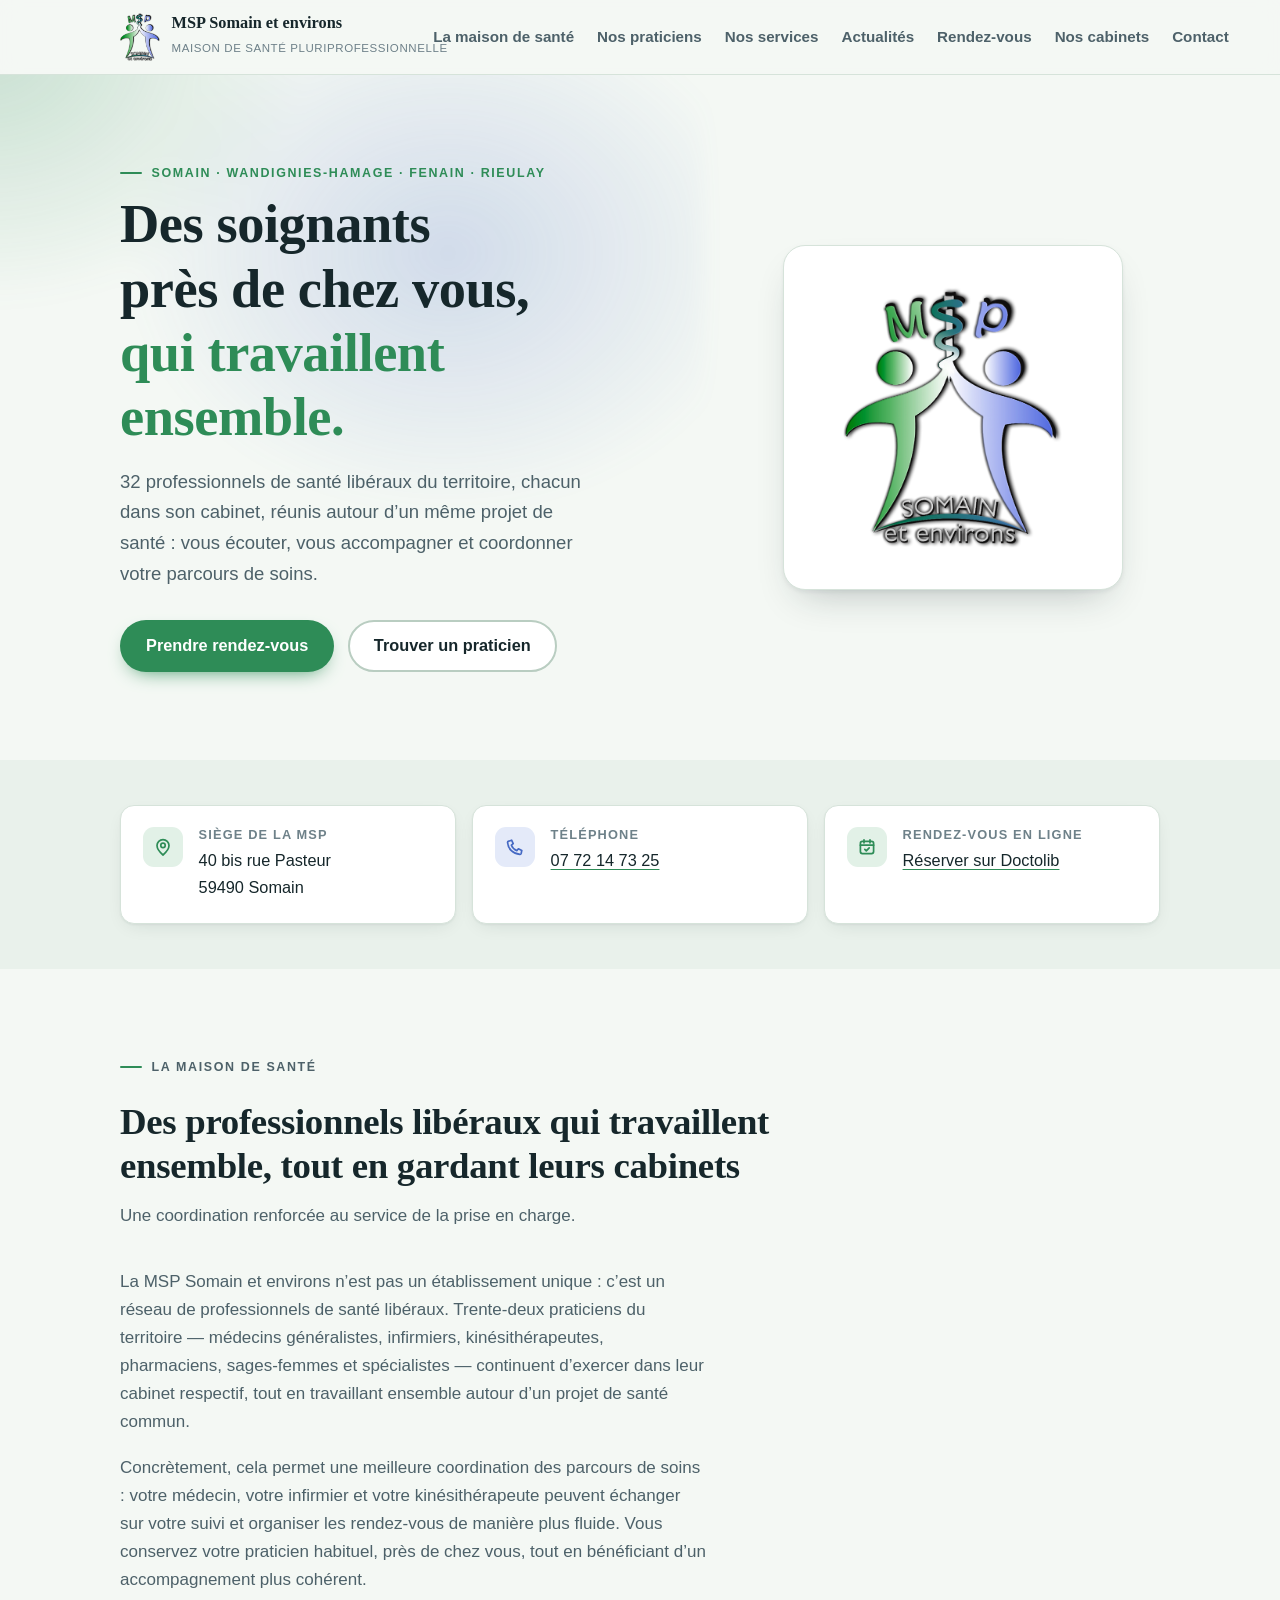
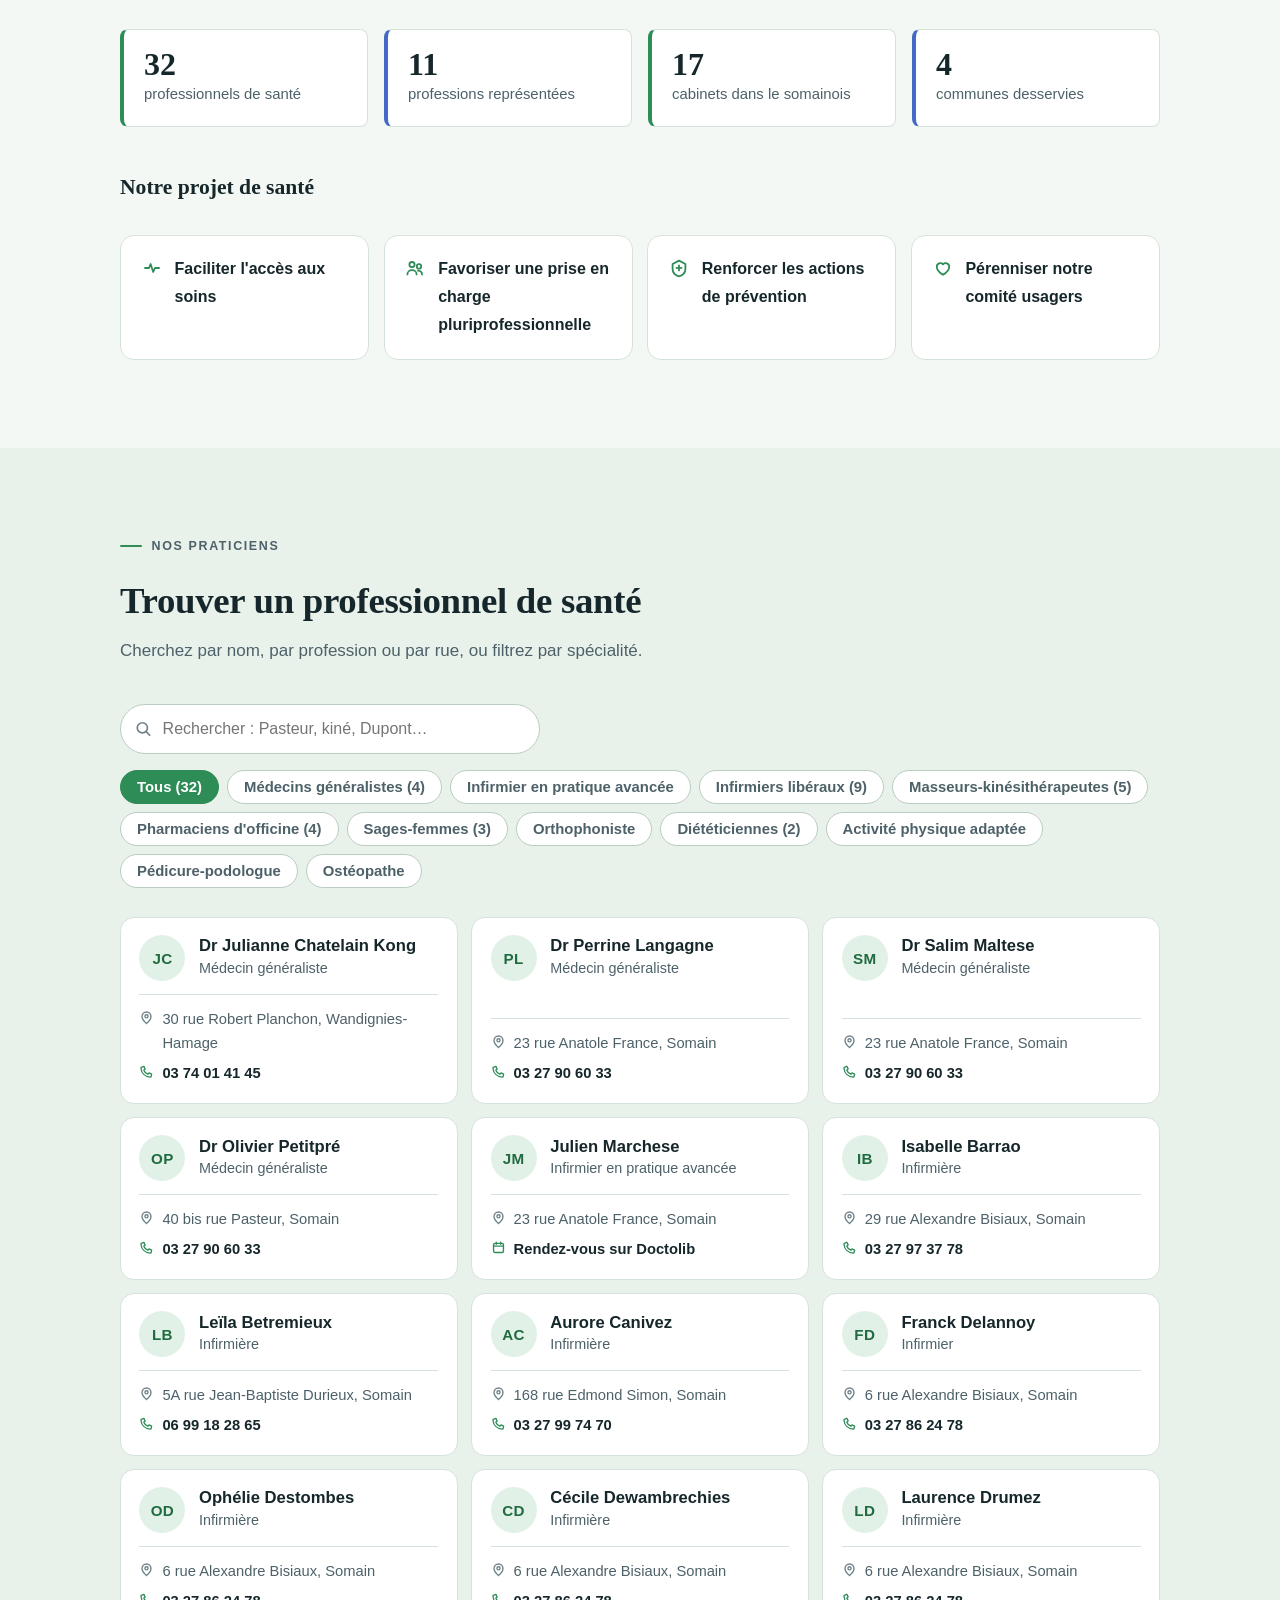
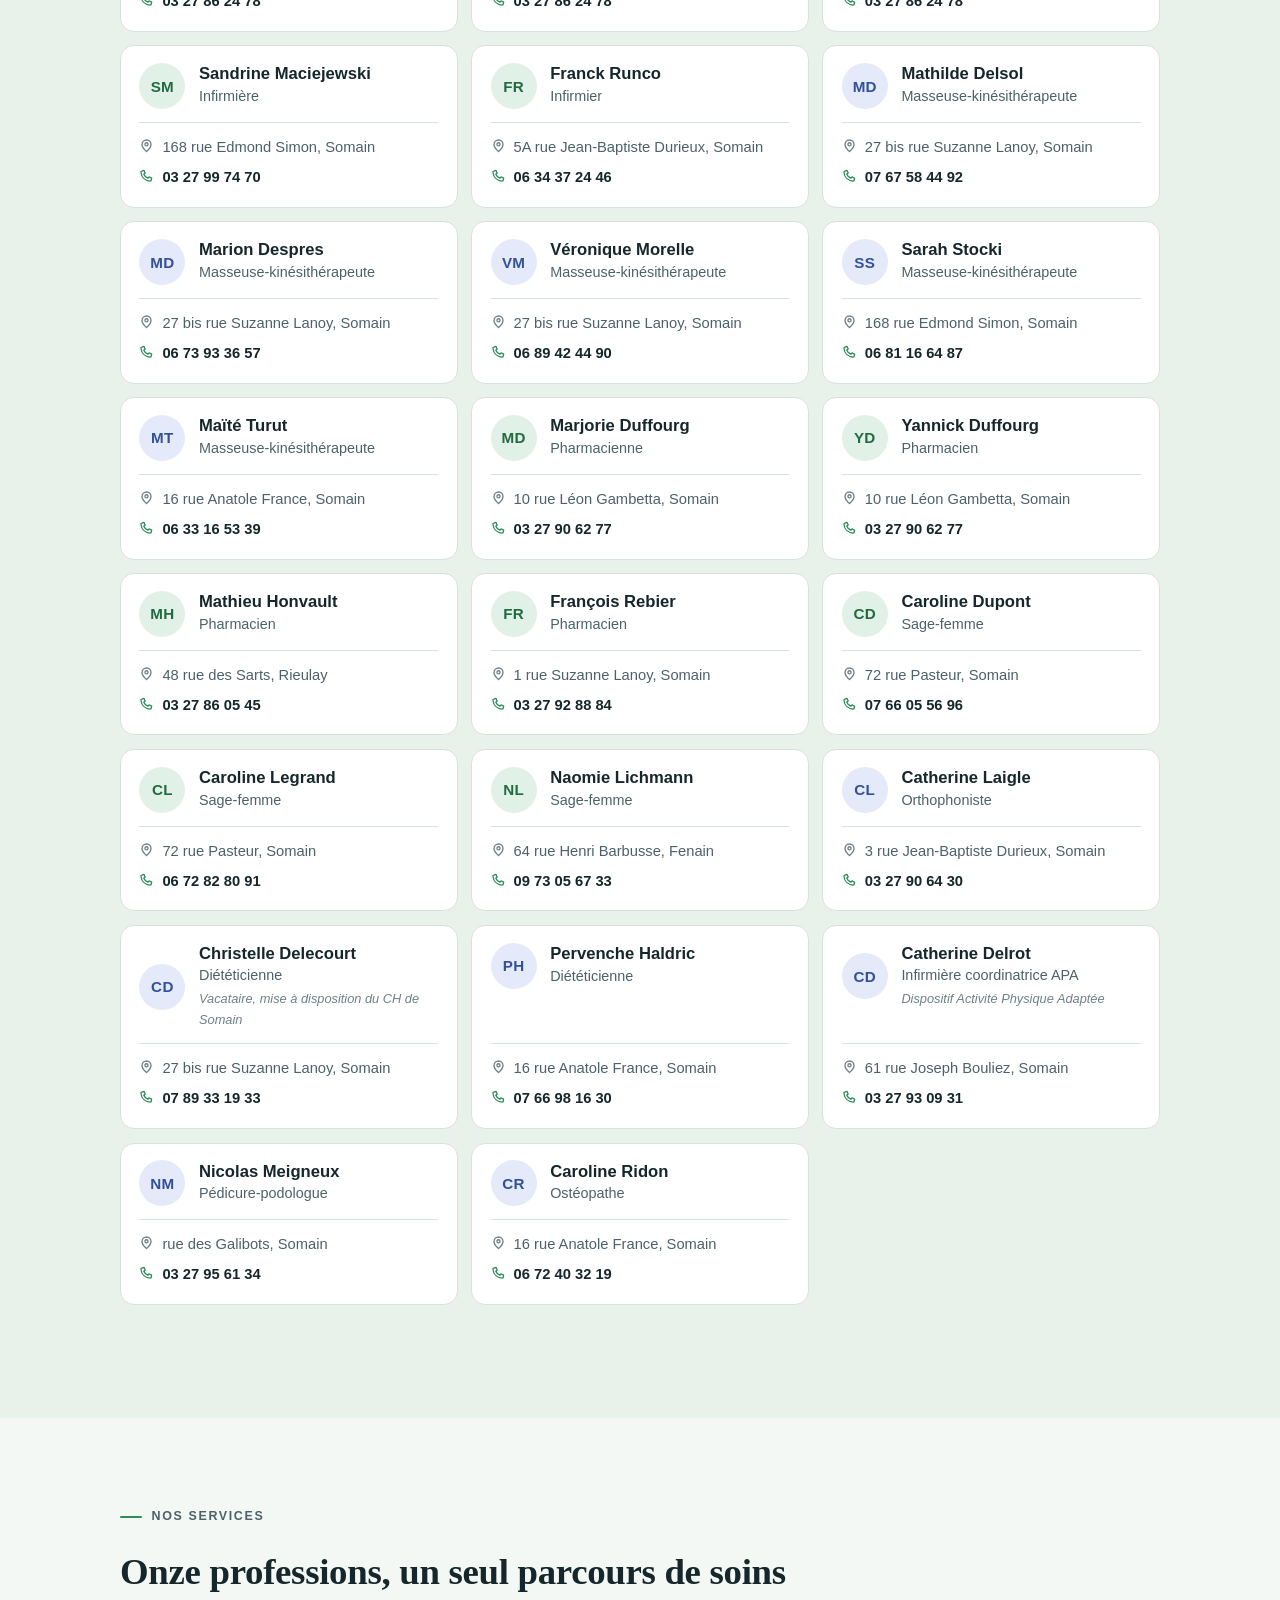
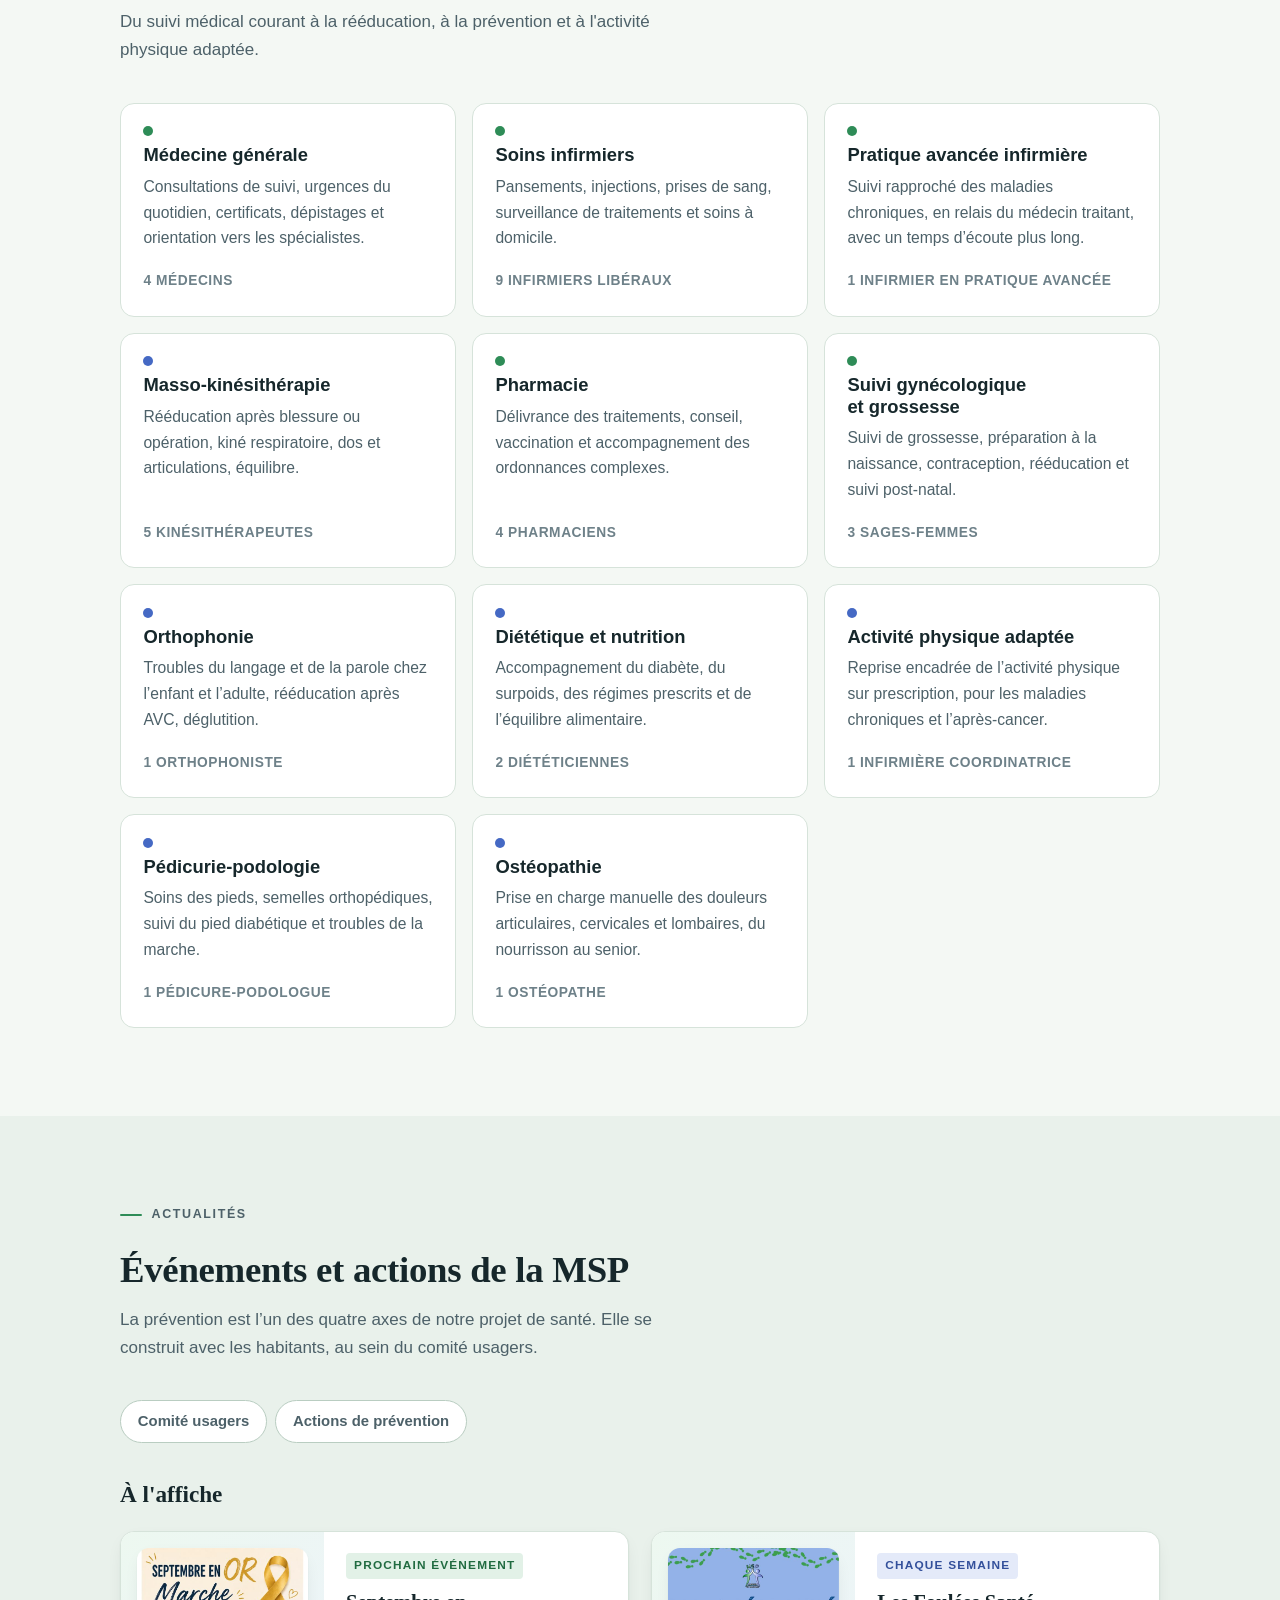
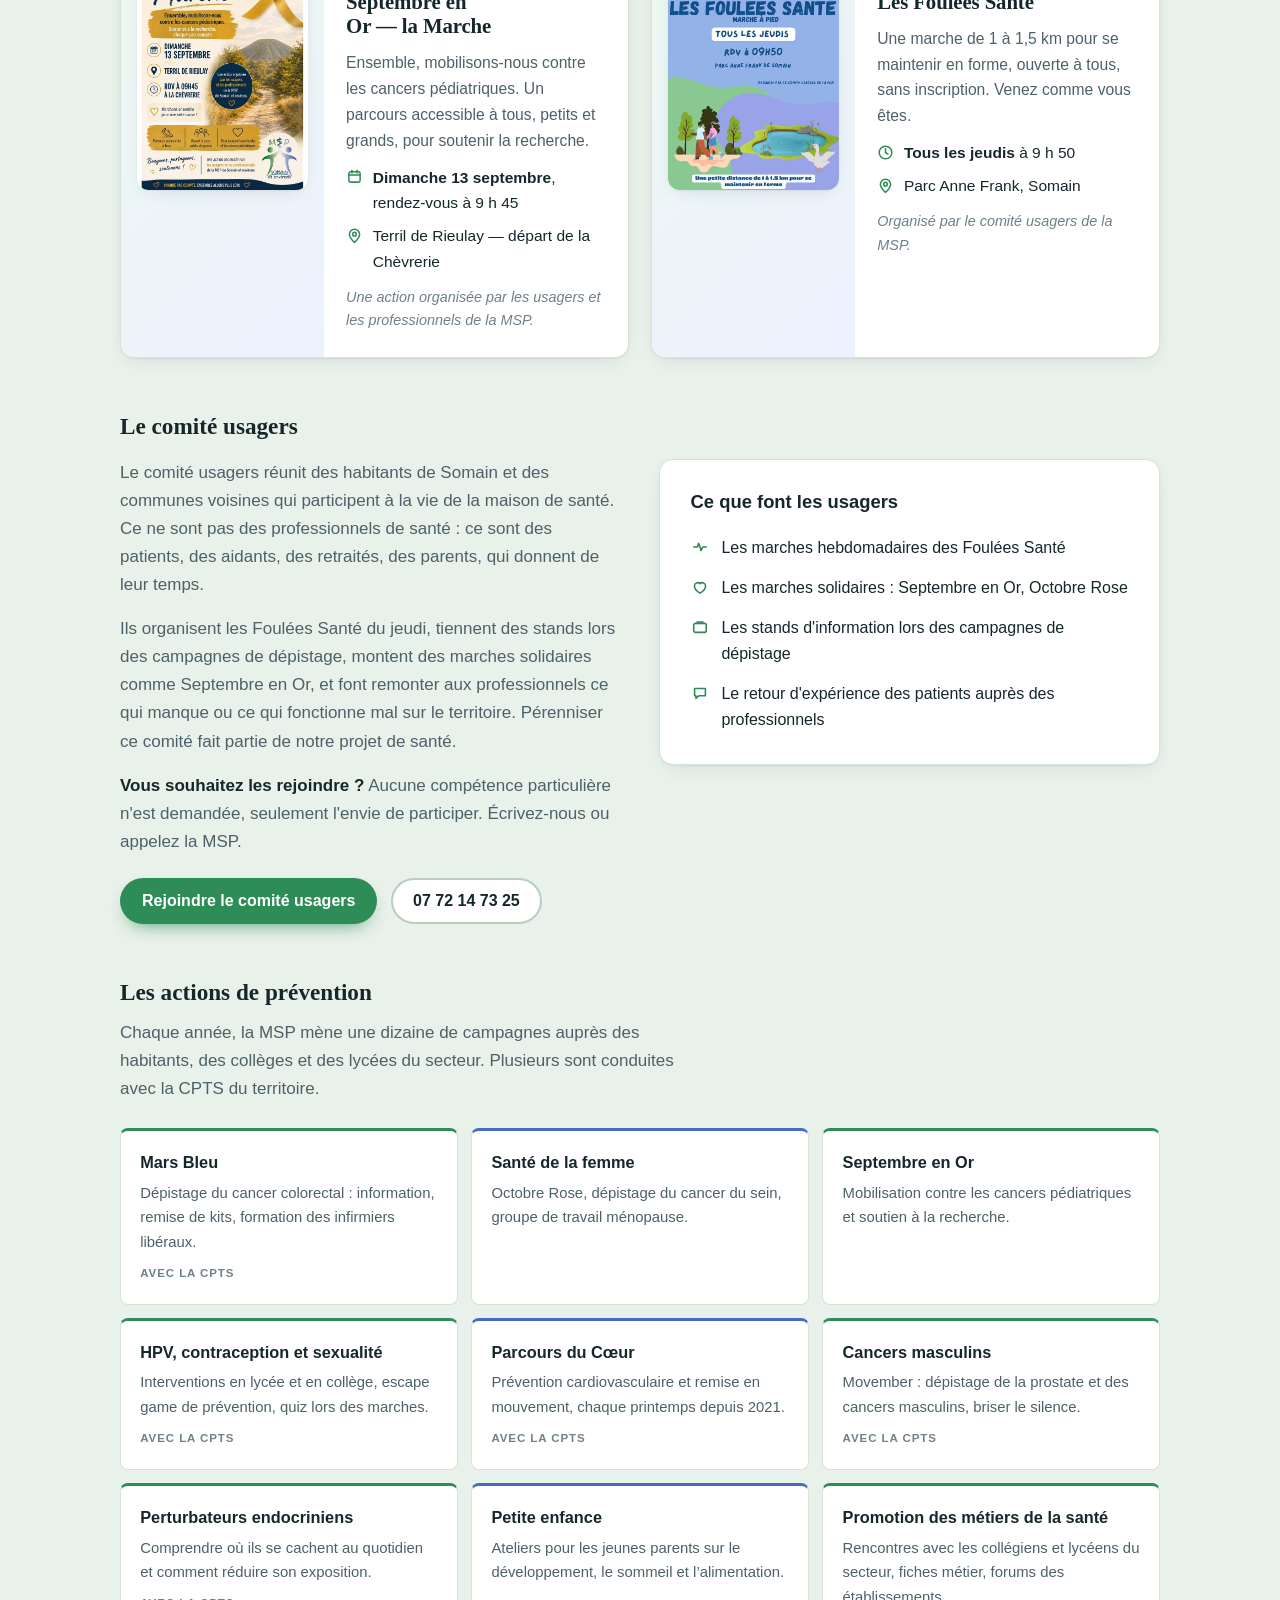
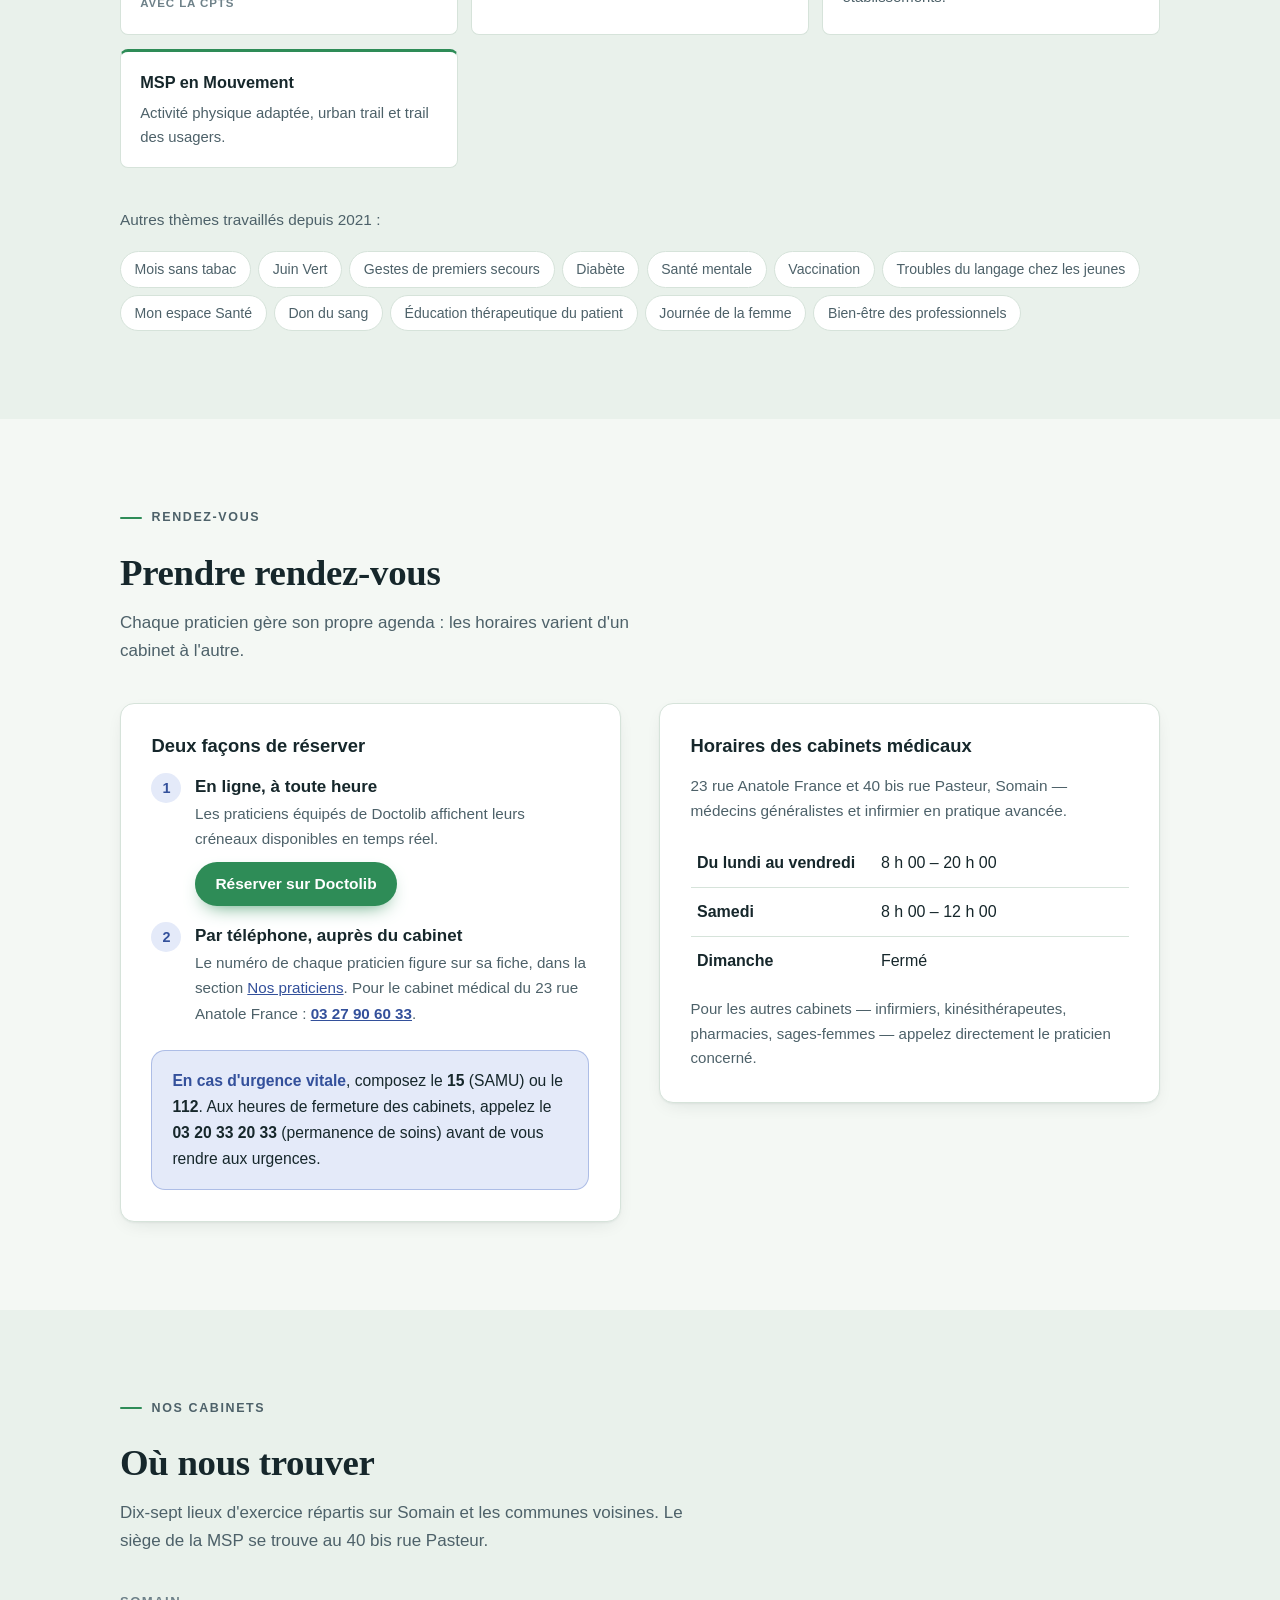
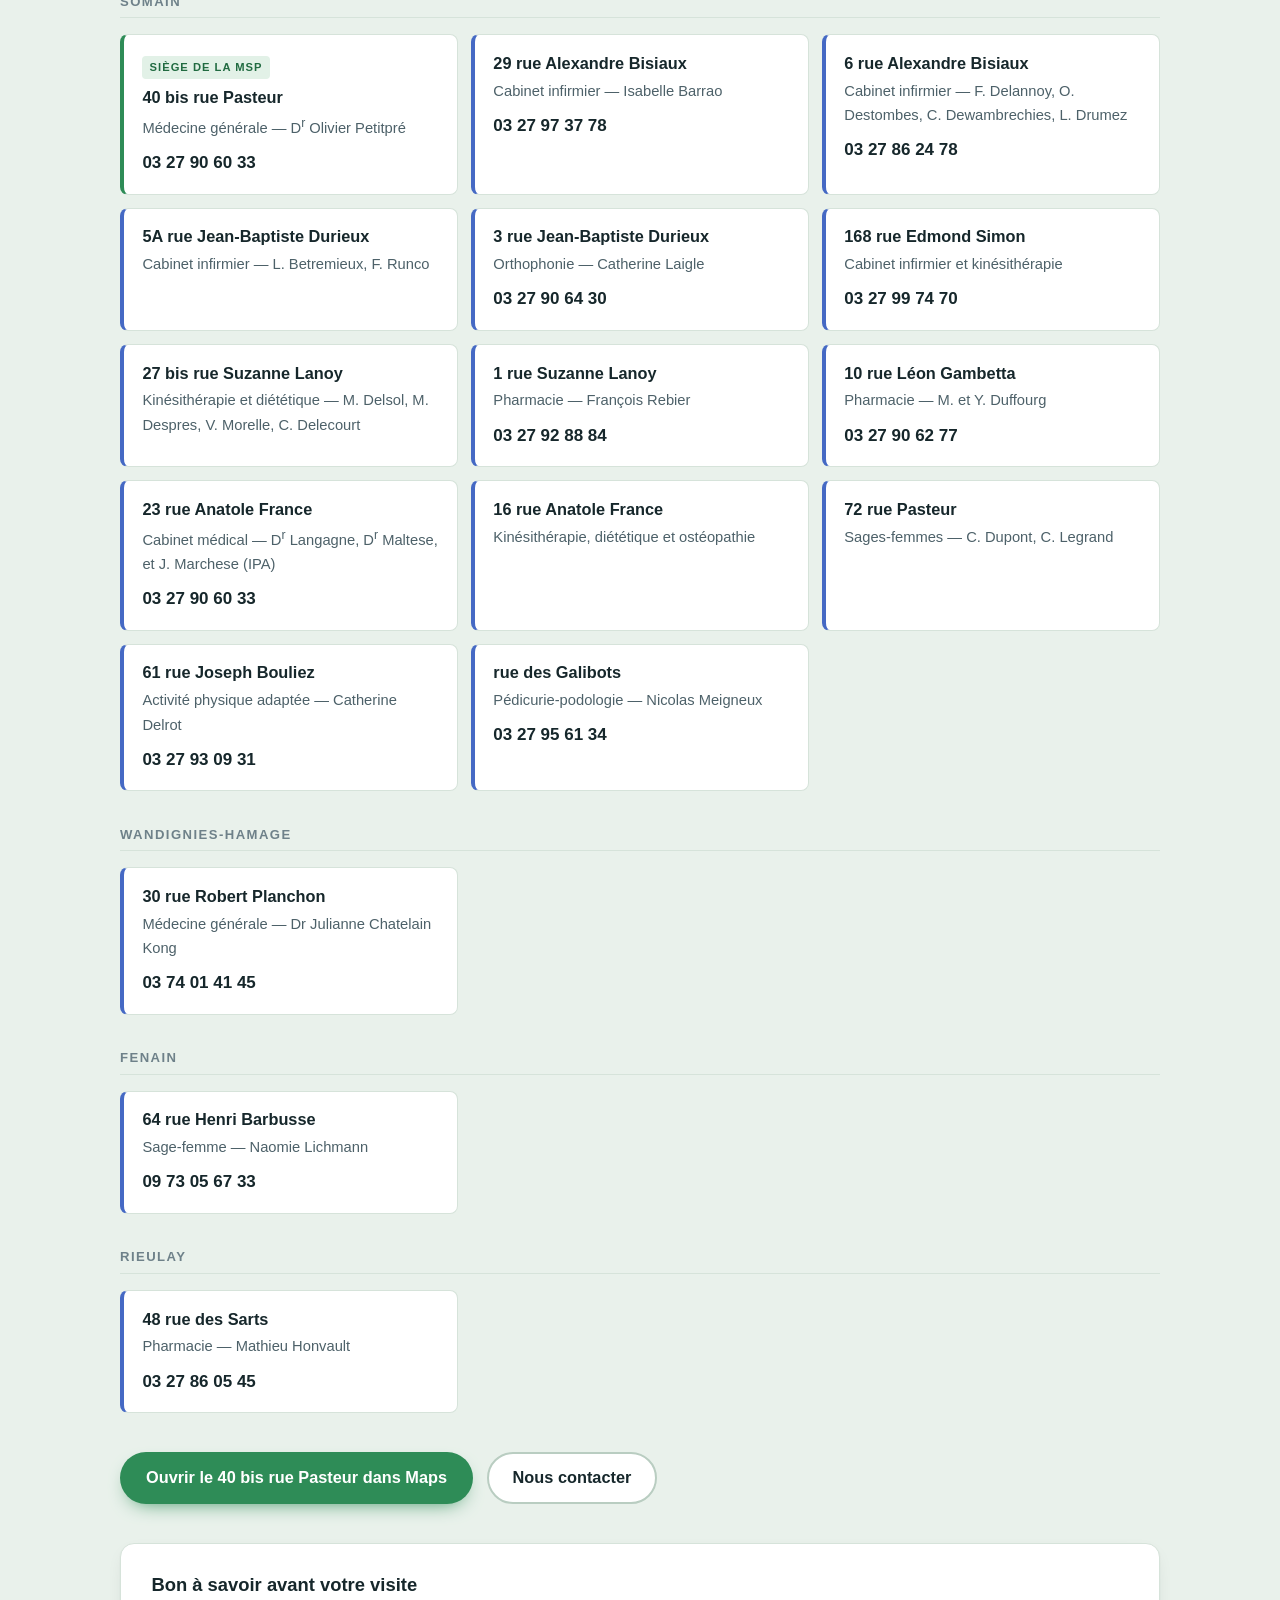
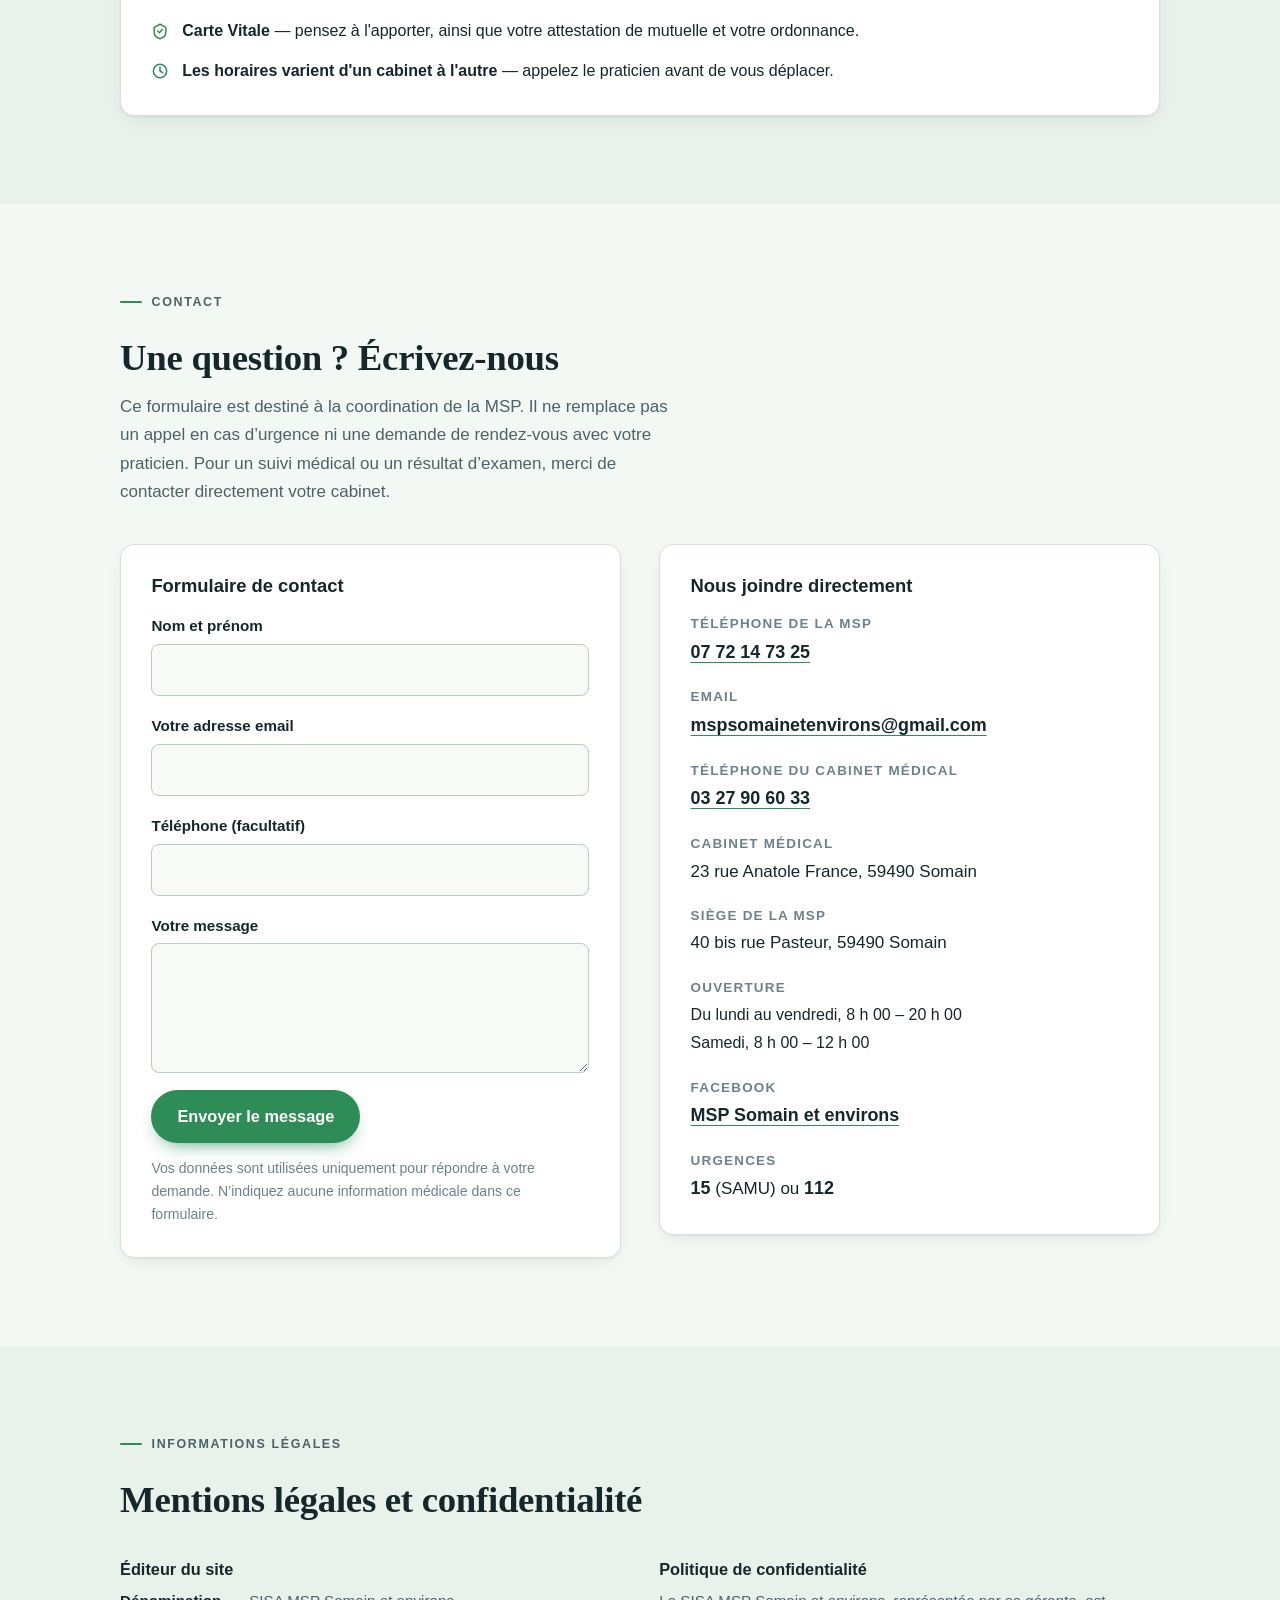
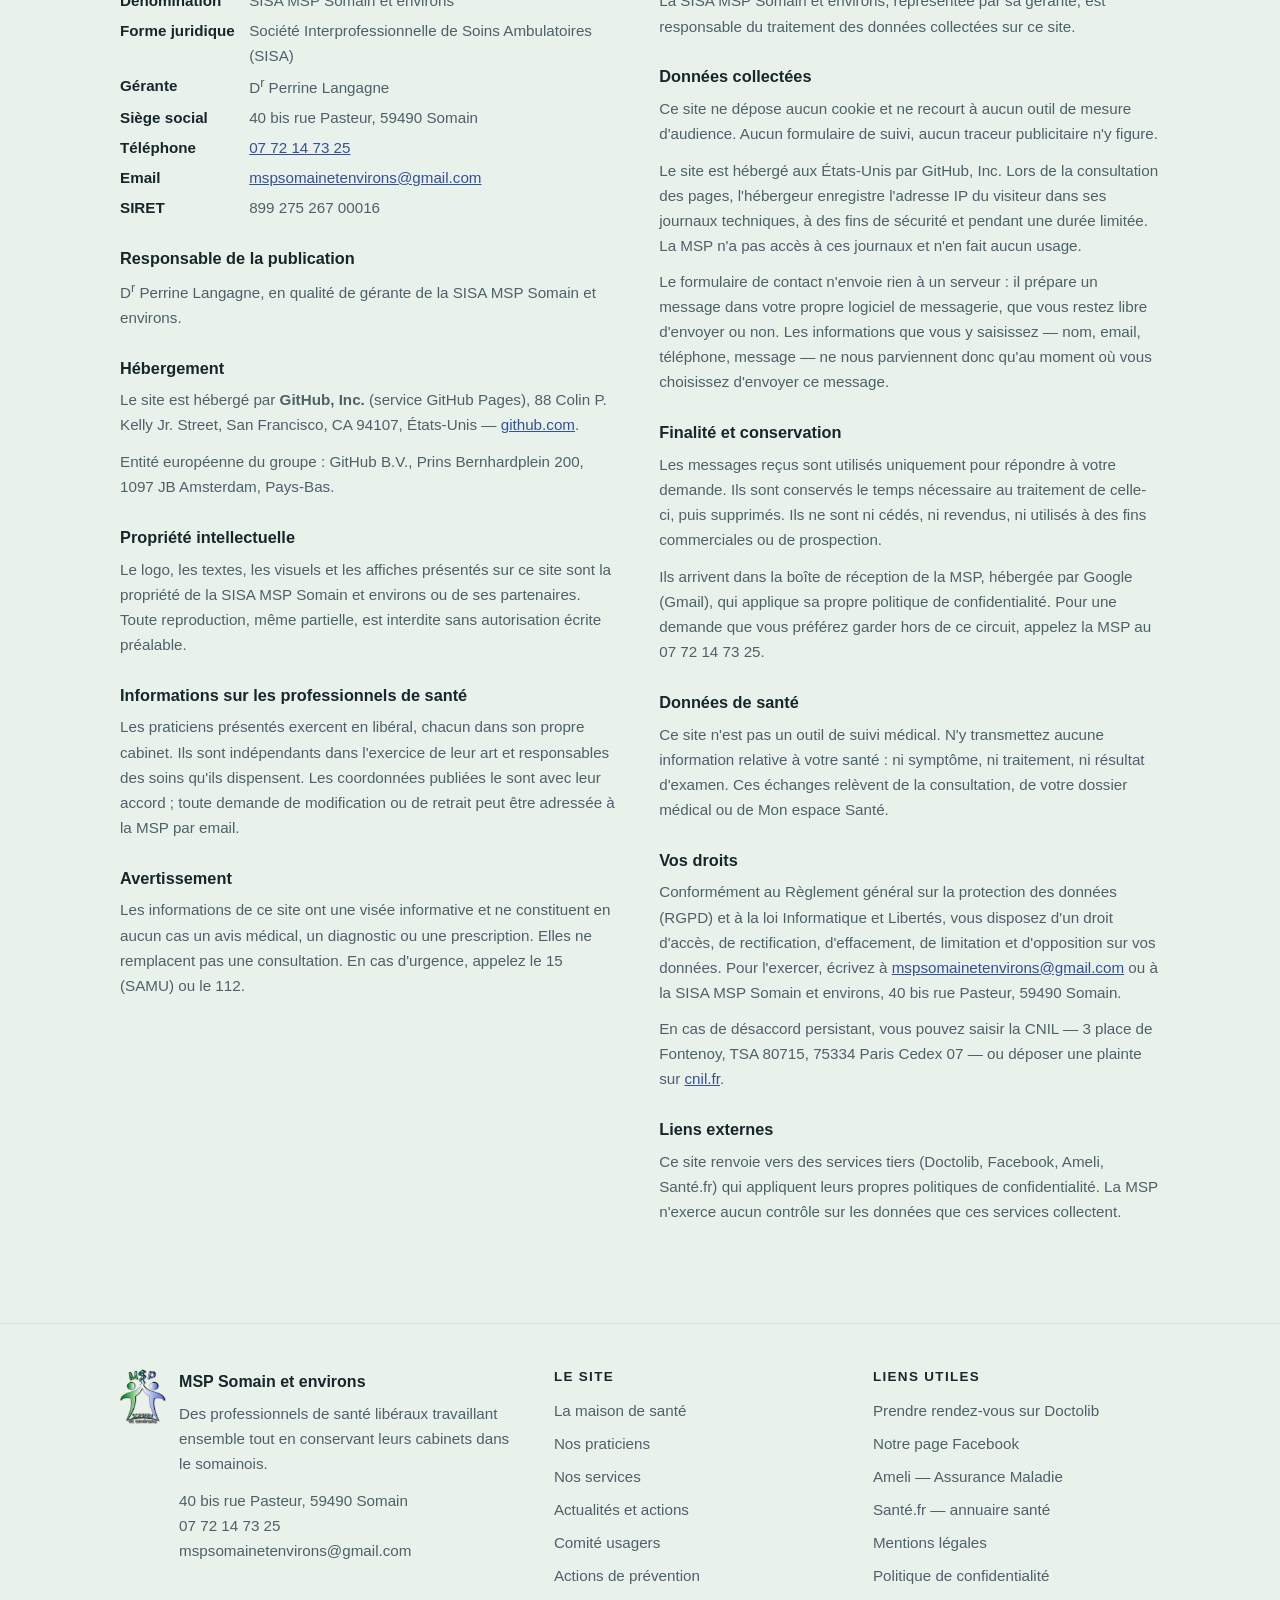
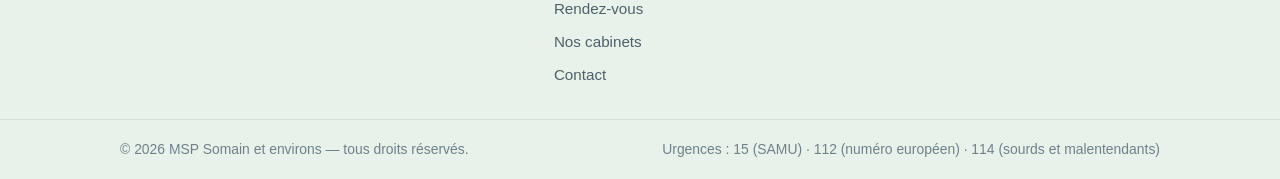
==== commit 798c33e5: "Add files via upload" ====
--- a/index.html
+++ b/index.html
@@ -5,6 +5,7 @@
 <meta name="viewport" content="width=device-width, initial-scale=1">
 <title>MSP Somain et environs</title>
 <meta name="description" content="Maison de santé pluriprofessionnelle de Somain : 32 professionnels de santé libéraux, coordonnés sur Somain, Wandignies-Hamage, Fenain et Rieulay.">
+<link rel="icon" type="image/png" href="favicon.png">
 <meta name="theme-color" content="#2E8C57">
 <meta property="og:title" content="MSP Somain et environs">
 <meta property="og:description" content="Maison de santé pluriprofessionnelle de Somain : 32 professionnels de santé libéraux, coordonnés sur Somain, Wandignies-Hamage, Fenain et Rieulay.">
@@ -135,6 +136,9 @@
   width:100%;aspect-ratio:1;display:grid;place-items:center;border-radius:18px;background:linear-gradient(135deg,#edf8f0,#eaf0ff);border:1px solid var(--trait);
 }
 .logo-box svg{width:80%;height:auto}
+.heros-logo .logo-box{background:#fff;border:none}
+.logo-box img{width:86%;height:auto;display:block}
+.evenement .affiche .poster-img{width:100%;max-width:320px;height:auto;display:block;border-radius:12px;box-shadow:var(--ombre-douce)}
 .pratique{display:grid;gap:1rem;grid-template-columns:repeat(auto-fit,minmax(250px,1fr))}
 .carte-pratique{
   background:var(--surface);border:1px solid var(--trait);border-radius:var(--r-m);padding:1.35rem 1.4rem;box-shadow:var(--ombre-douce);
@@ -357,18 +361,7 @@
 <header class="site-tete">
   <div class="rail">
     <a class="marque" href="#accueil">
-      <svg width="40" height="40" viewBox="0 0 120 120" aria-hidden="true" role="img">
-        <defs>
-          <linearGradient id="g1" x1="0%" x2="100%" y1="0%" y2="100%">
-            <stop offset="0%" stop-color="#2e8c57"/>
-            <stop offset="100%" stop-color="#4569c4"/>
-          </linearGradient>
-        </defs>
-        <rect x="10" y="10" width="100" height="100" rx="26" fill="#edf8f0"/>
-        <circle cx="60" cy="36" r="18" fill="url(#g1)"/>
-        <path d="M26 80c8-16 19-24 34-24s26 8 34 24" fill="none" stroke="#1e6a45" stroke-width="10" stroke-linecap="round"/>
-        <path d="M35 55c8-7 16-11 25-11 10 0 19 4 27 11" fill="none" stroke="#4569c4" stroke-width="8" stroke-linecap="round"/>
-      </svg>
+      <img src="logo.png" alt="" width="40" height="48" style="height:48px;width:auto">
       <span>
         <b>MSP Somain et environs</b>
         <span class="sous">Maison de santé pluriprofessionnelle</span>
@@ -407,18 +400,7 @@
       </div>
       <div class="heros-logo">
         <div class="logo-box">
-          <svg viewBox="0 0 120 120" aria-label="Logo MSP Somain et environs">
-            <defs>
-              <linearGradient id="lg1" x1="0%" x2="100%" y1="0%" y2="100%">
-                <stop offset="0%" stop-color="#2e8c57"/>
-                <stop offset="100%" stop-color="#4569c4"/>
-              </linearGradient>
-            </defs>
-            <rect x="10" y="10" width="100" height="100" rx="26" fill="#edf8f0"/>
-            <circle cx="60" cy="36" r="18" fill="url(#lg1)"/>
-            <path d="M26 80c8-16 19-24 34-24s26 8 34 24" fill="none" stroke="#1e6a45" stroke-width="10" stroke-linecap="round"/>
-            <path d="M35 55c8-7 16-11 25-11 10 0 19 4 27 11" fill="none" stroke="#4569c4" stroke-width="8" stroke-linecap="round"/>
-          </svg>
+          <img src="logo.png" alt="Logo MSP Somain et environs" width="560" height="665">
         </div>
       </div>
     </div>
@@ -745,10 +727,7 @@
 
         <article class="evenement">
           <div class="affiche">
-            <div class="poster">
-              <div class="p-titre">Septembre en Or</div>
-              <div class="p-body">La Marche<br>13 septembre</div>
-            </div>
+            <img class="poster-img" src="affiche-septembre-en-or.jpg" alt="Affiche Septembre en Or : la Marche, dimanche 13 septembre au terril de Rieulay" width="620" height="877" loading="lazy">
           </div>
           <div class="corps">
             <span class="quand">Prochain événement</span>
@@ -764,10 +743,7 @@
 
         <article class="evenement recurrent">
           <div class="affiche">
-            <div class="poster">
-              <div class="p-titre">Foulées Santé</div>
-              <div class="p-body">Marche à pied<br>Chaque jeudi</div>
-            </div>
+            <img class="poster-img" src="affiche-foulees-sante.jpg" alt="Affiche des Foulées Santé : marche chaque jeudi au parc Anne Frank, Somain" width="620" height="877" loading="lazy">
           </div>
           <div class="corps">
             <span class="quand">Chaque semaine</span>
@@ -1084,18 +1060,7 @@
 <footer class="site-pied">
   <div class="rail">
     <div class="marque-pied">
-      <svg width="46" height="46" viewBox="0 0 120 120" aria-hidden="true">
-        <defs>
-          <linearGradient id="g2" x1="0%" x2="100%" y1="0%" y2="100%">
-            <stop offset="0%" stop-color="#2e8c57"/>
-            <stop offset="100%" stop-color="#4569c4"/>
-          </linearGradient>
-        </defs>
-        <rect x="10" y="10" width="100" height="100" rx="26" fill="#edf8f0"/>
-        <circle cx="60" cy="36" r="18" fill="url(#g2)"/>
-        <path d="M26 80c8-16 19-24 34-24s26 8 34 24" fill="none" stroke="#1e6a45" stroke-width="10" stroke-linecap="round"/>
-        <path d="M35 55c8-7 16-11 25-11 10 0 19 4 27 11" fill="none" stroke="#4569c4" stroke-width="8" stroke-linecap="round"/>
-      </svg>
+      <img src="logo.png" alt="" width="46" height="55" style="height:55px;width:auto">
       <div>
         <b style="color:var(--encre); display:block; font-size:1rem;">MSP Somain et environs</b>
         <p style="margin-top:.35rem;">Des professionnels de santé libéraux travaillant ensemble tout en conservant leurs cabinets dans le somainois.</p>
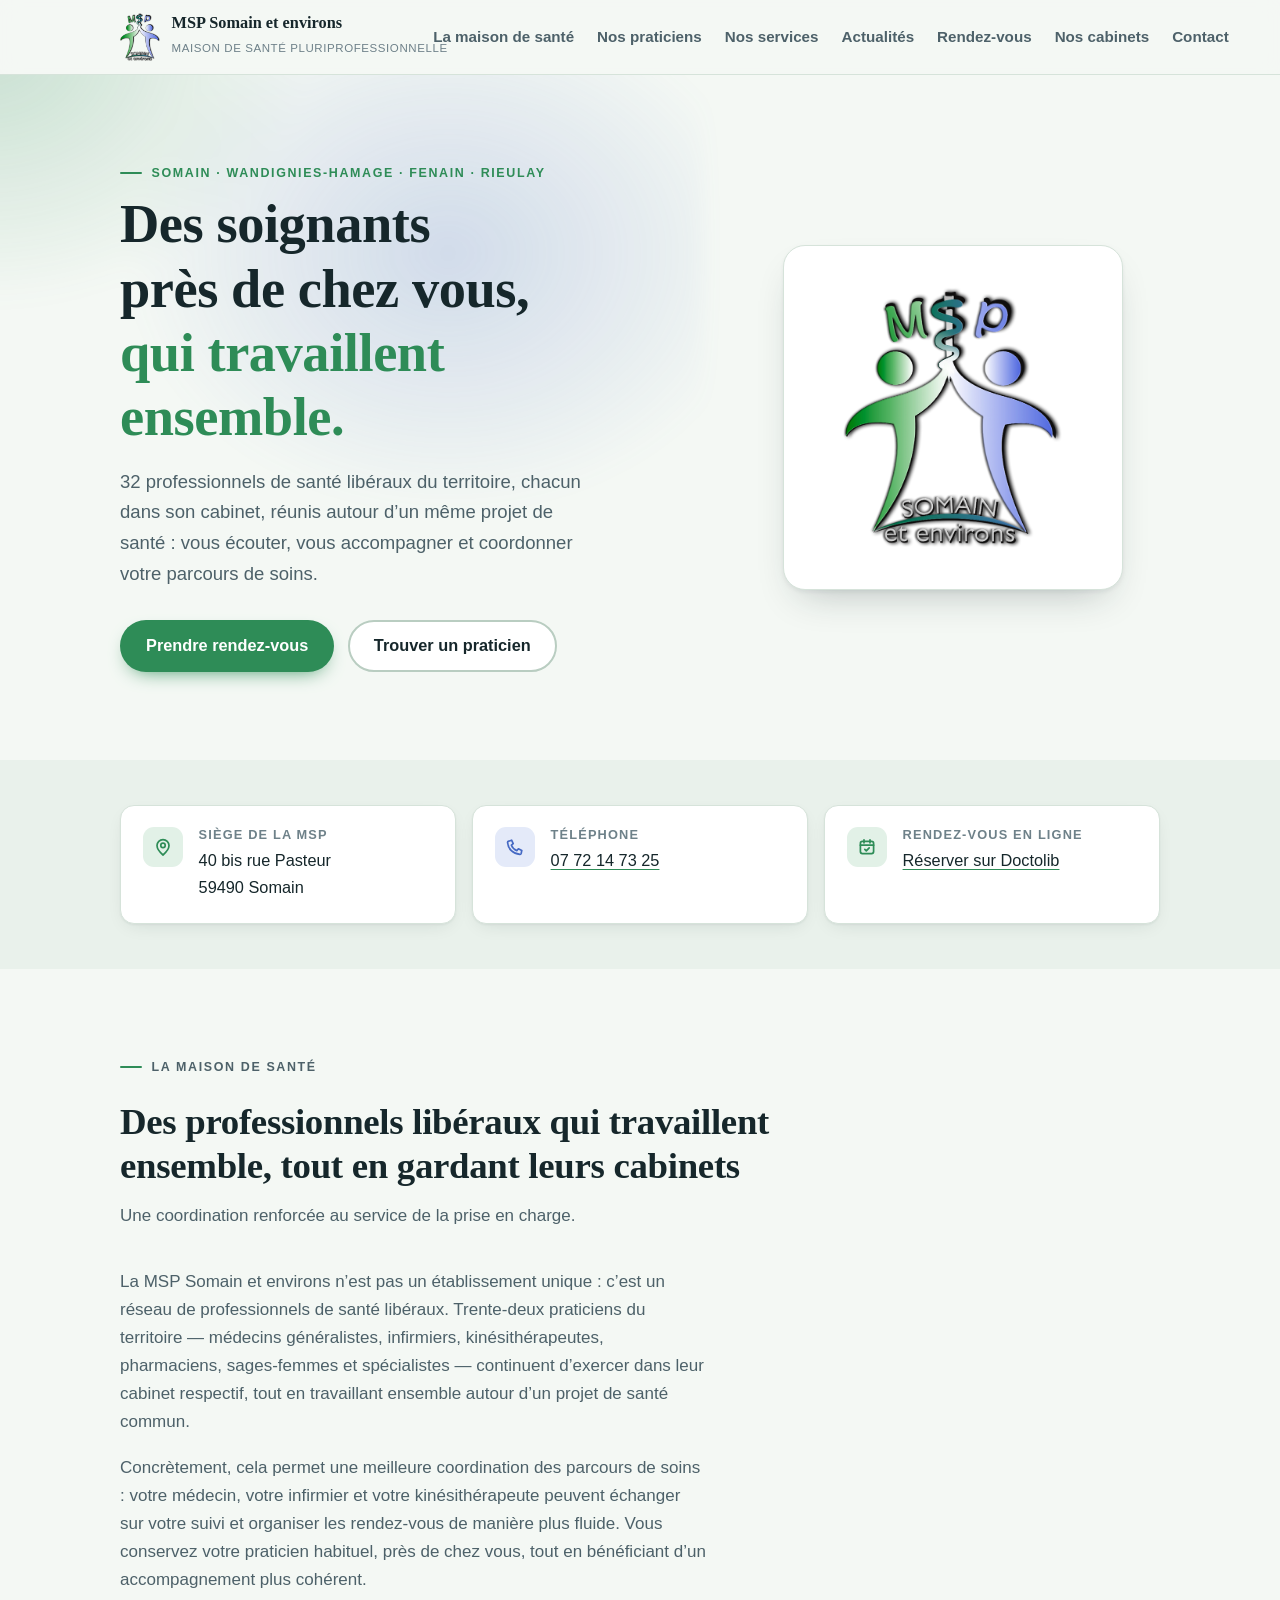
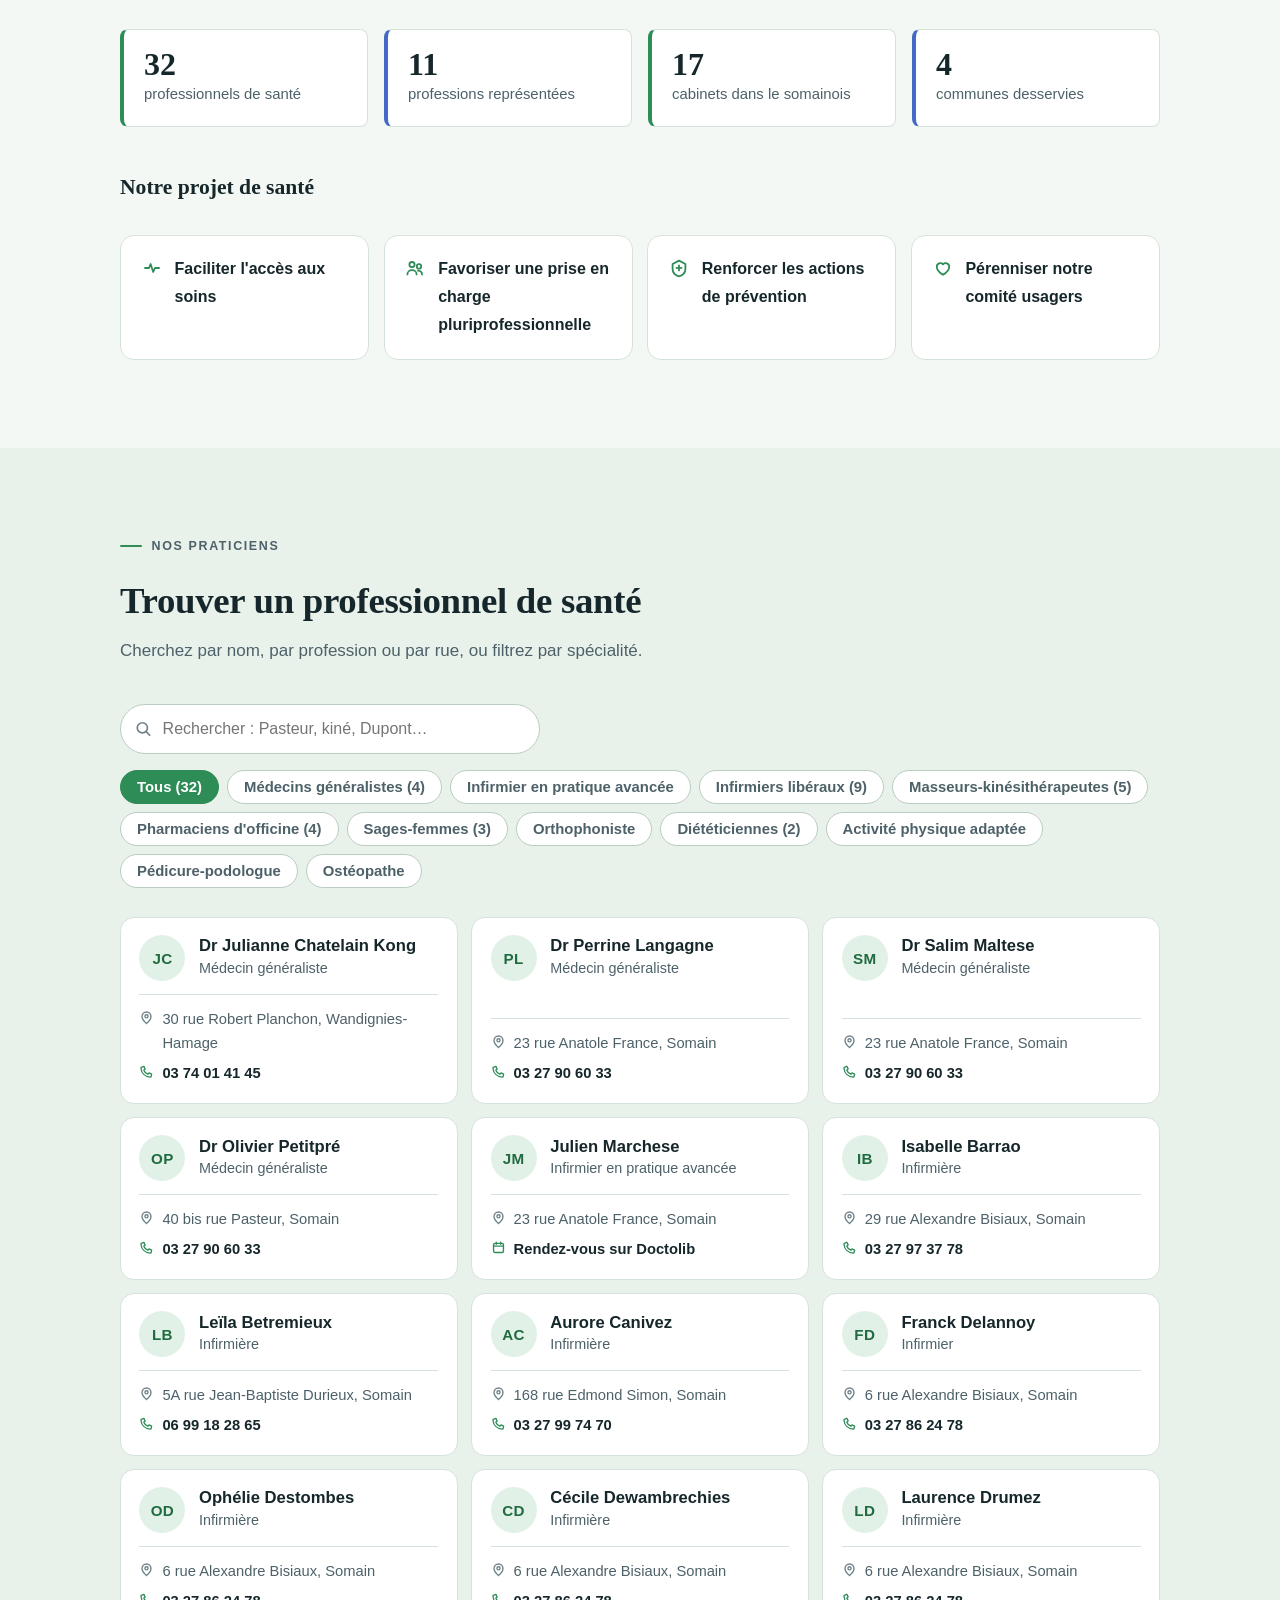
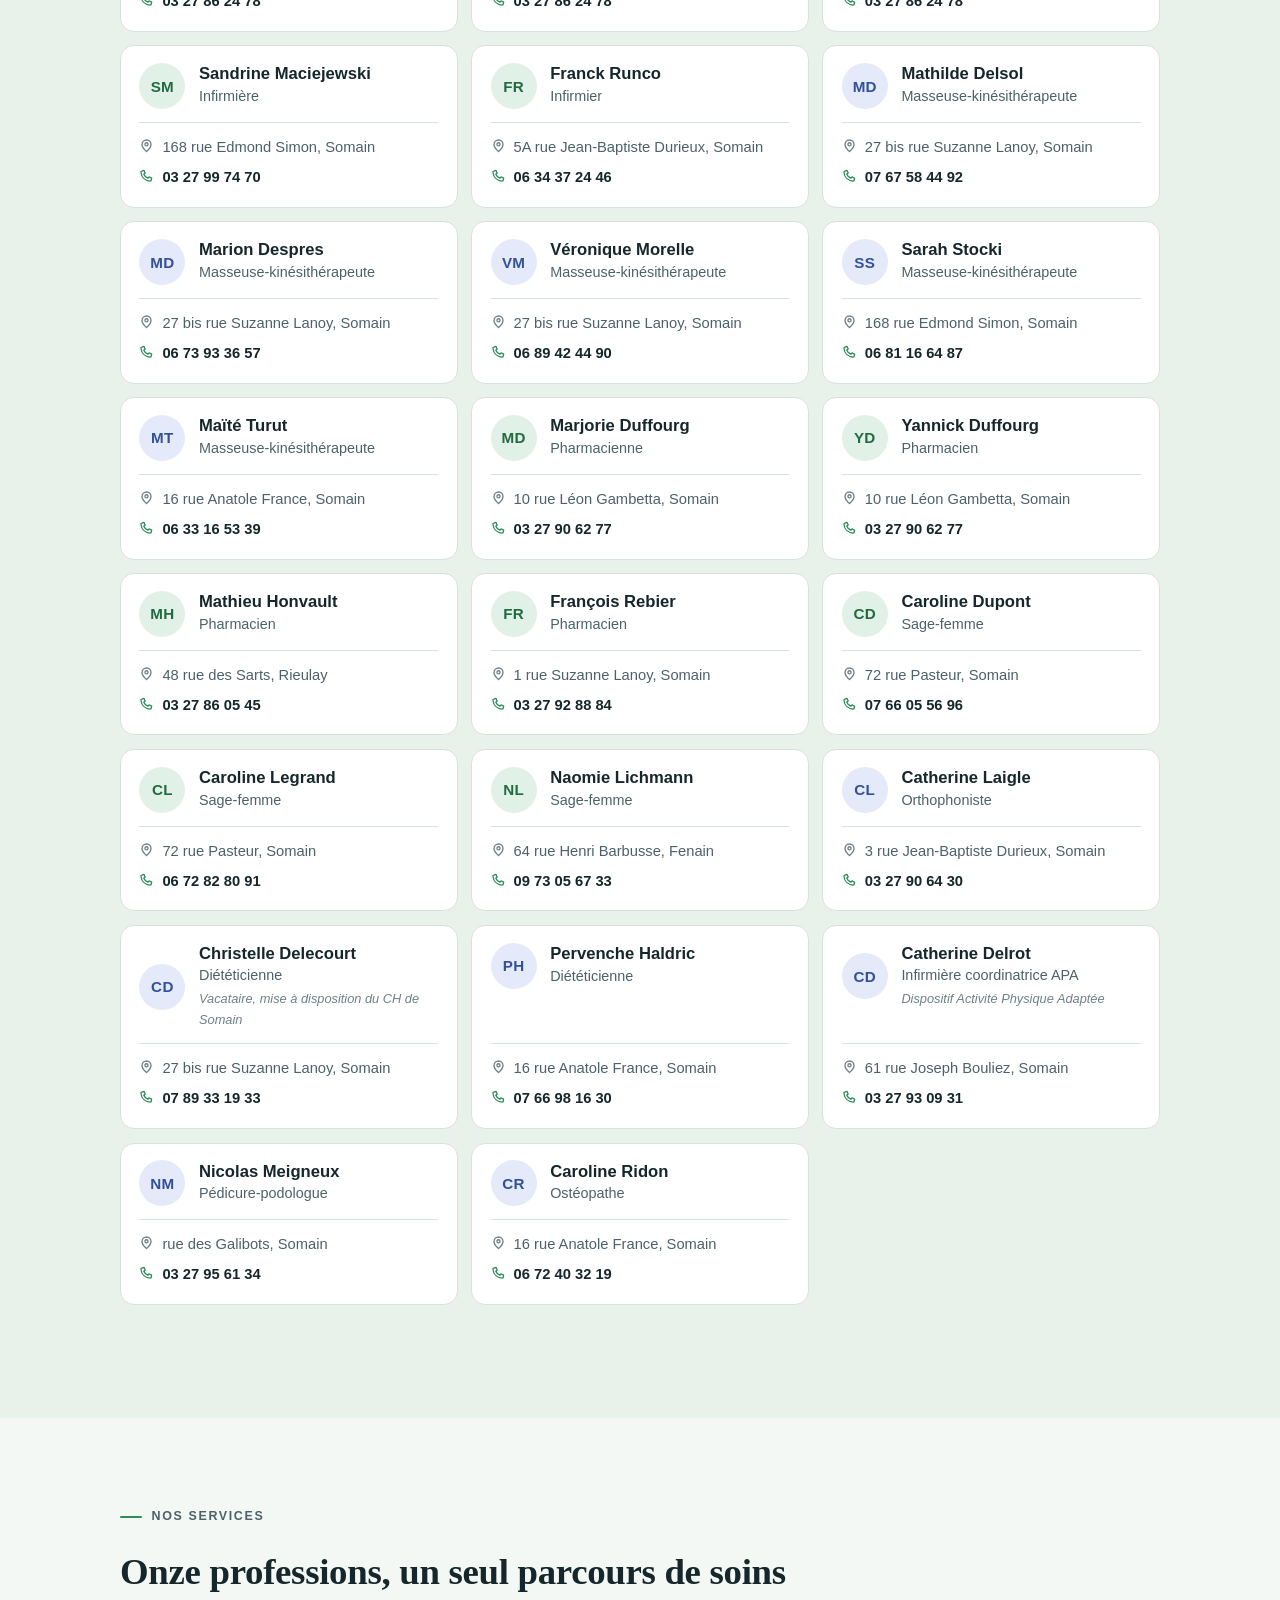
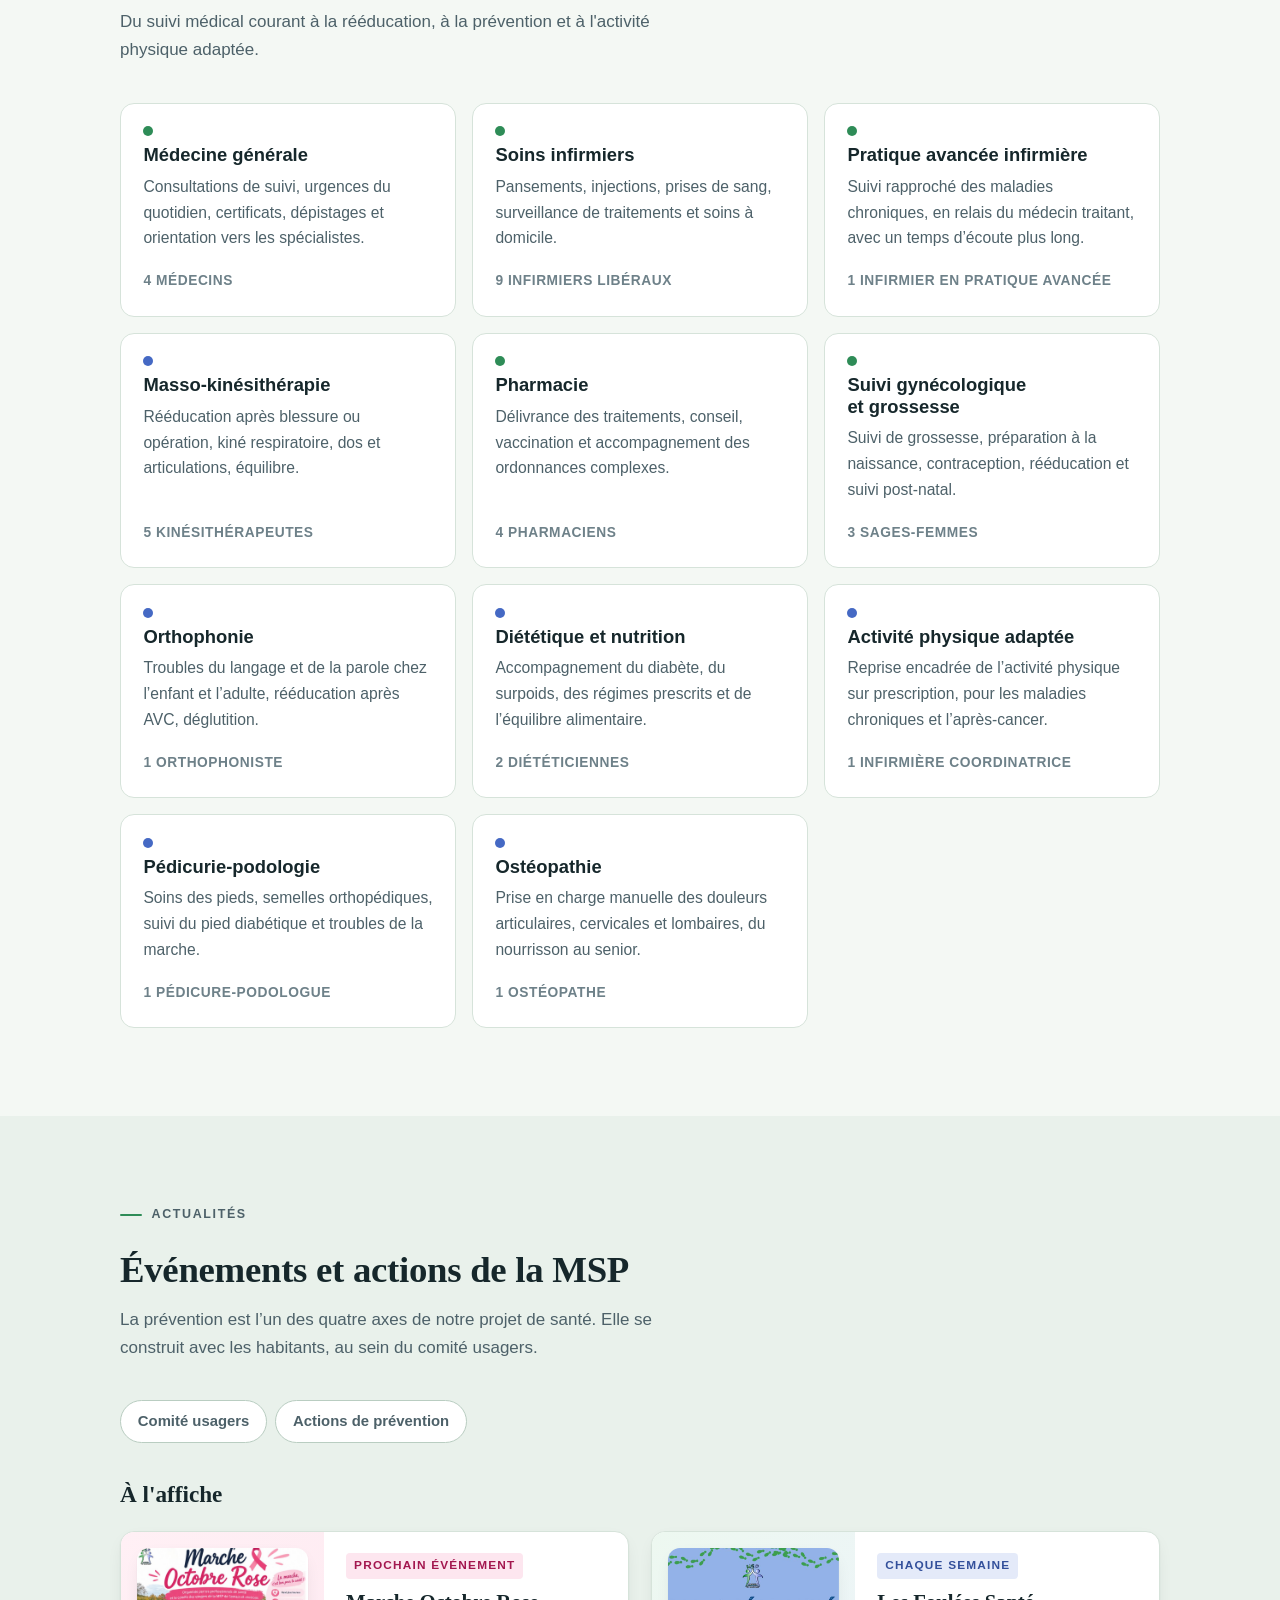
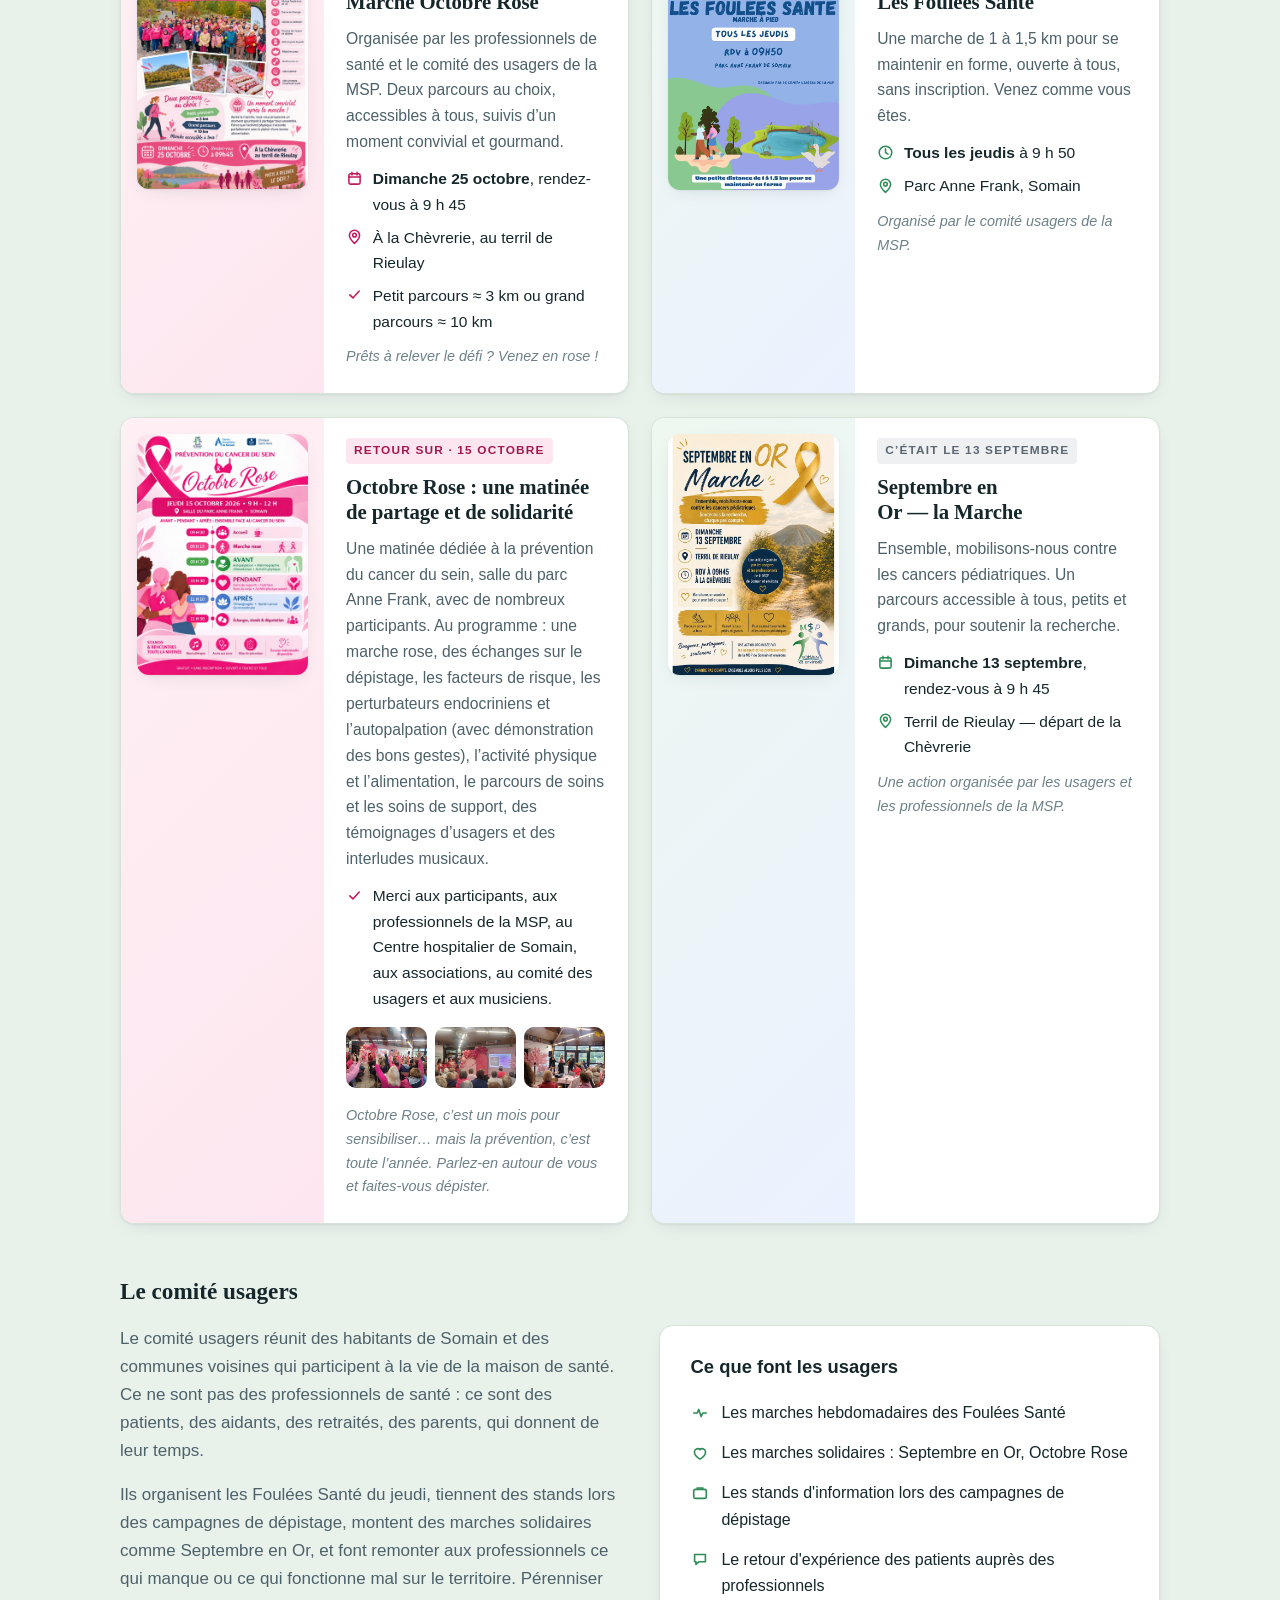
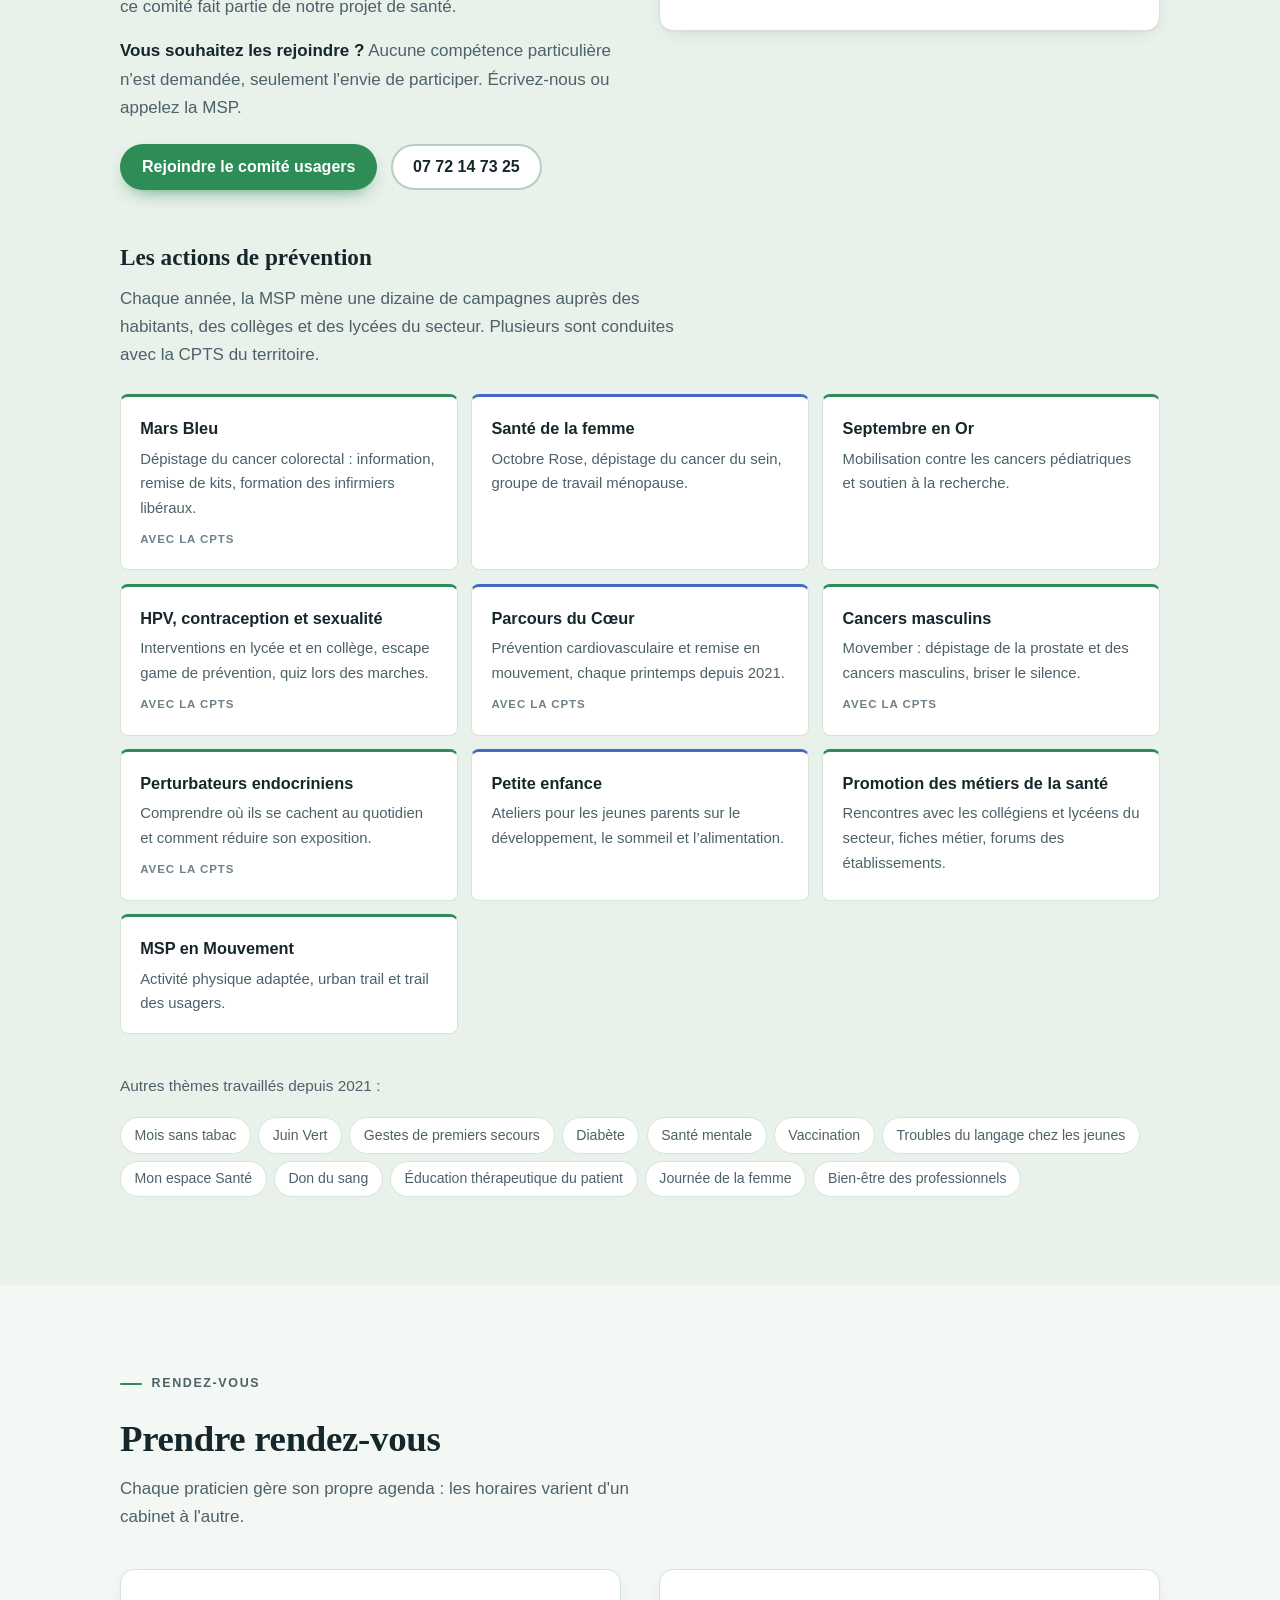
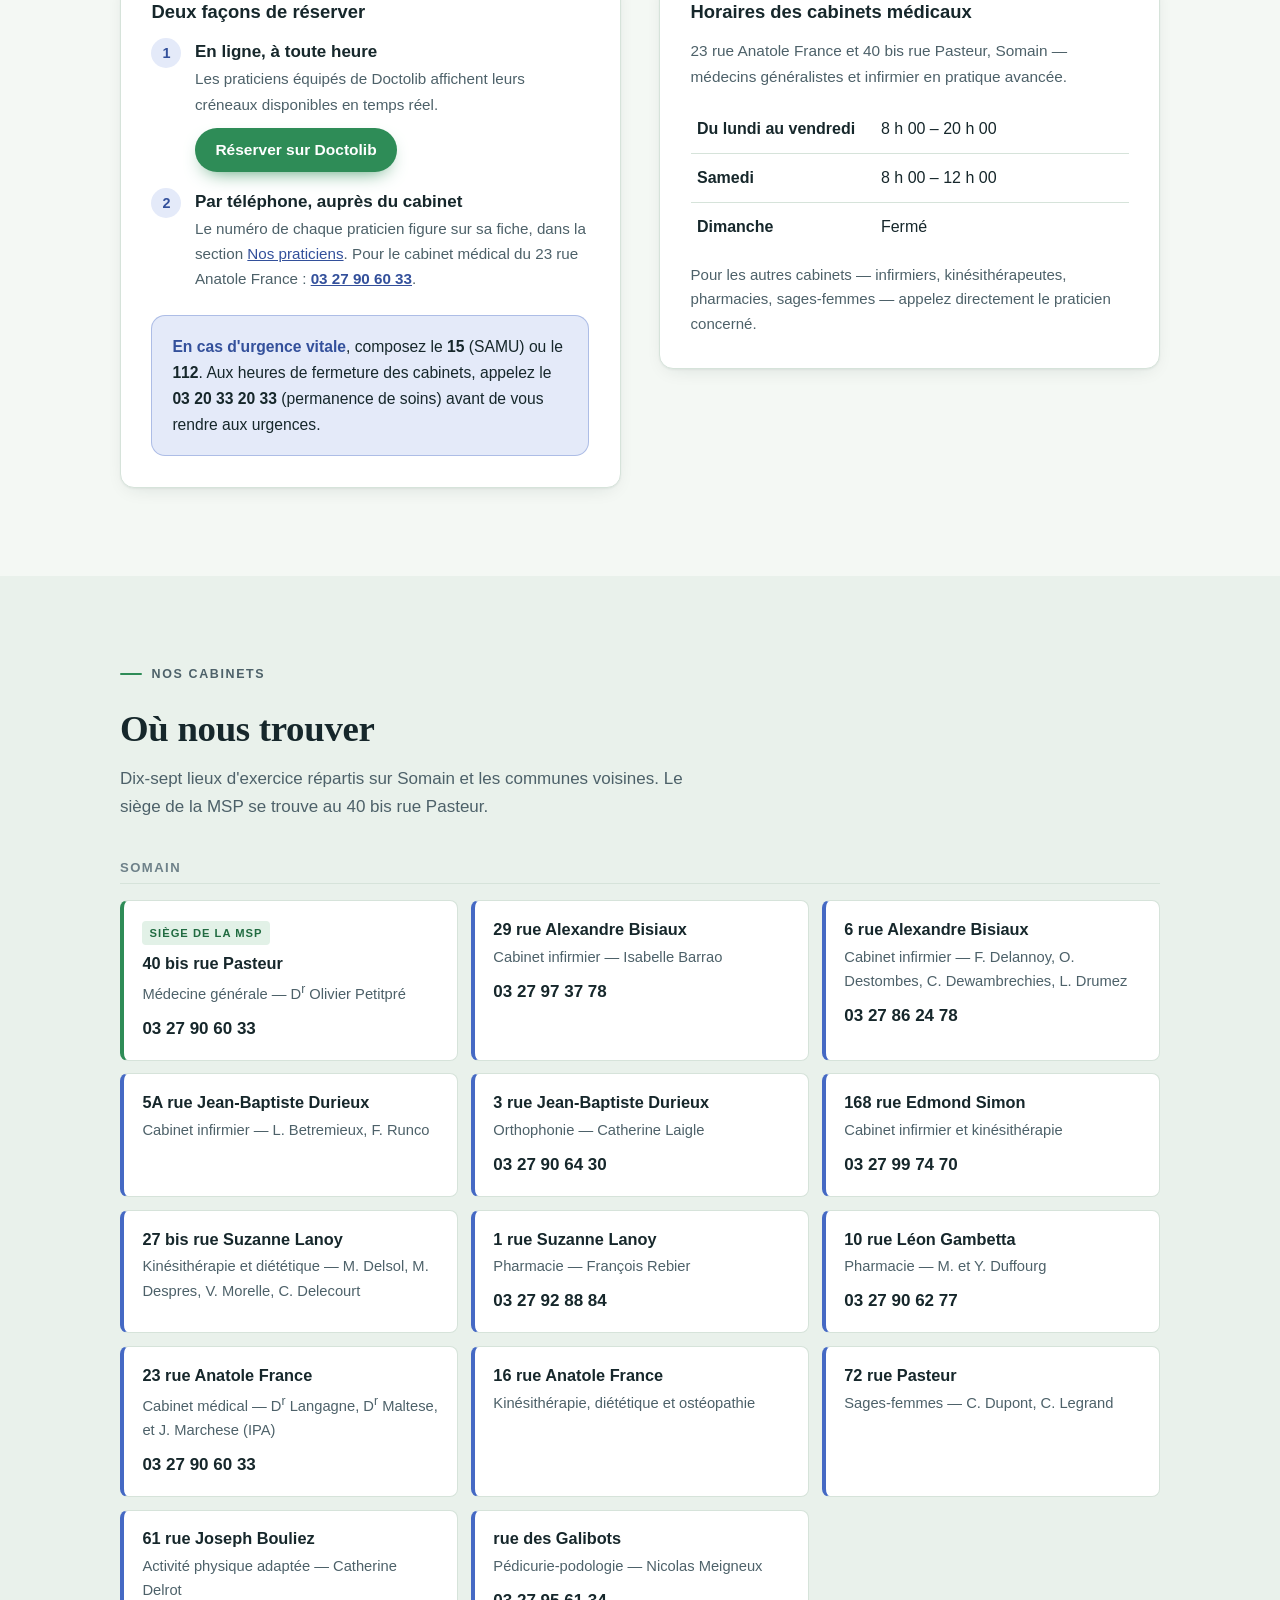
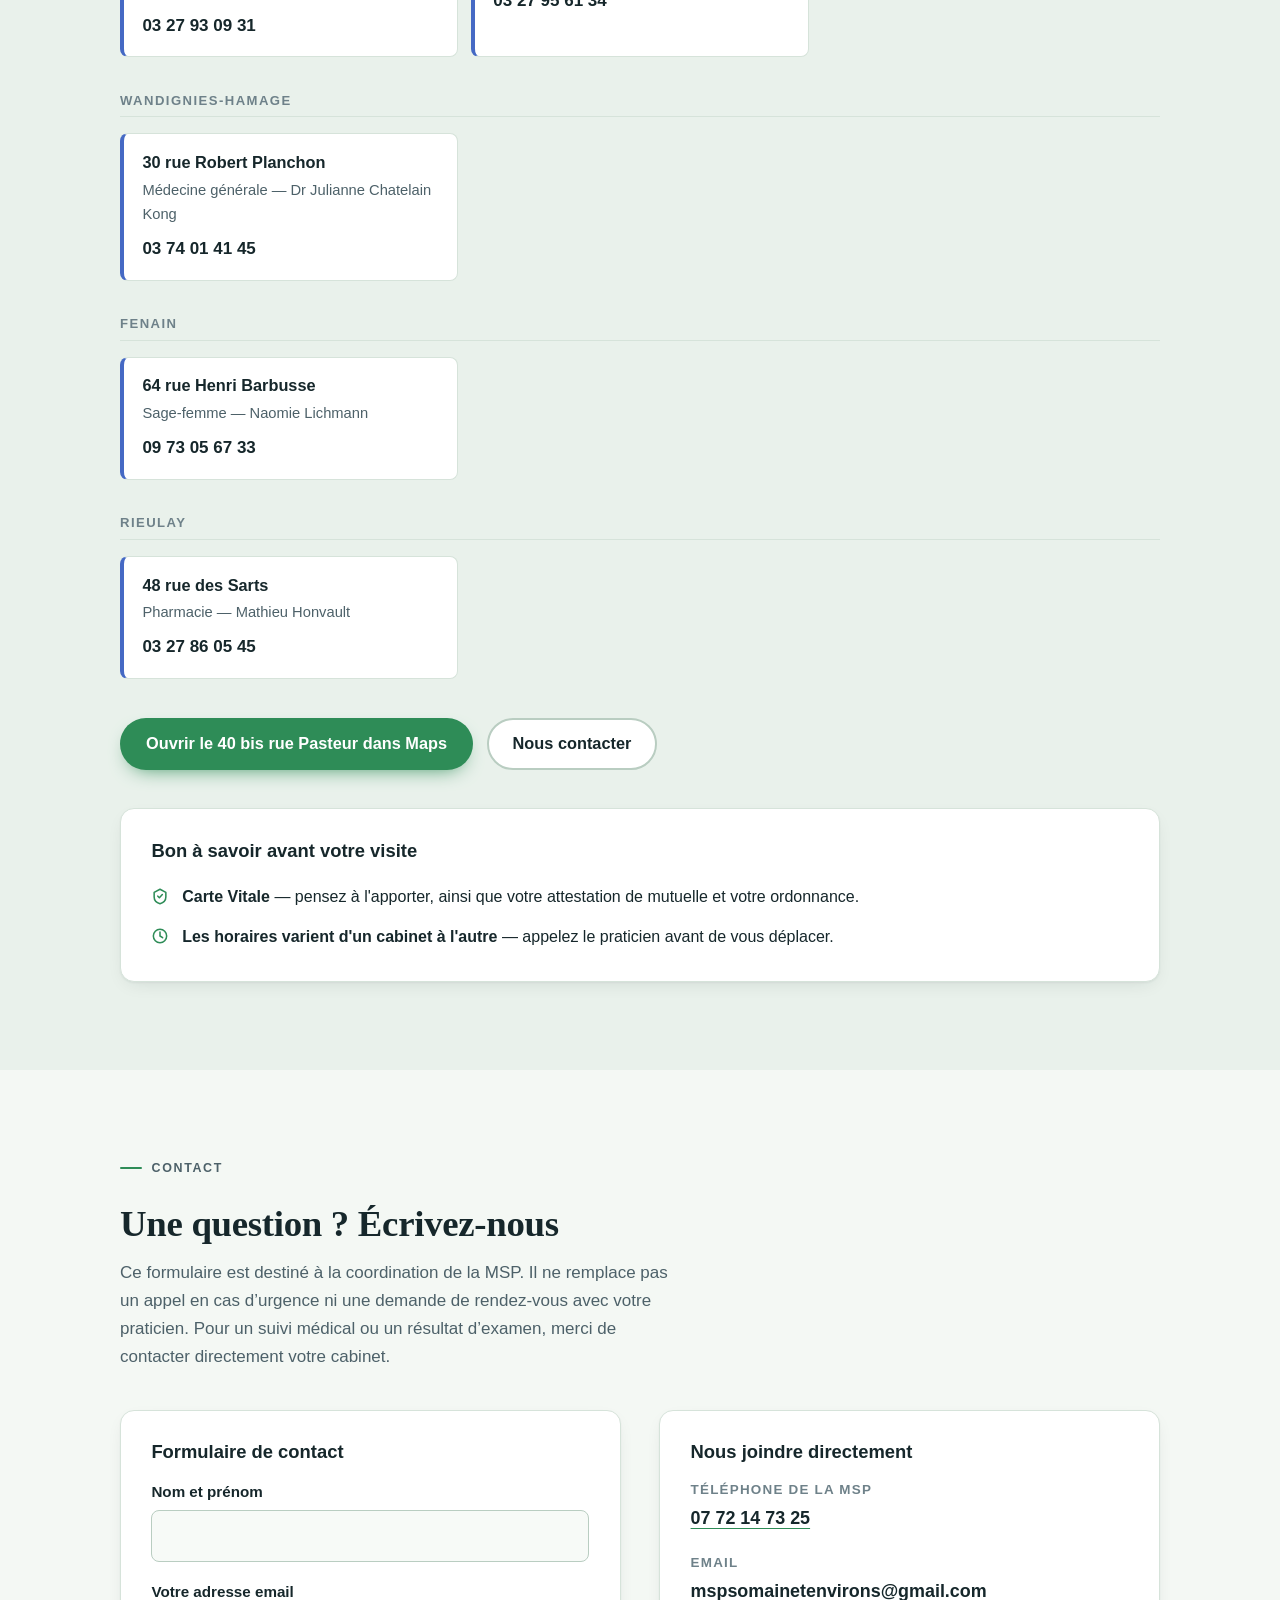
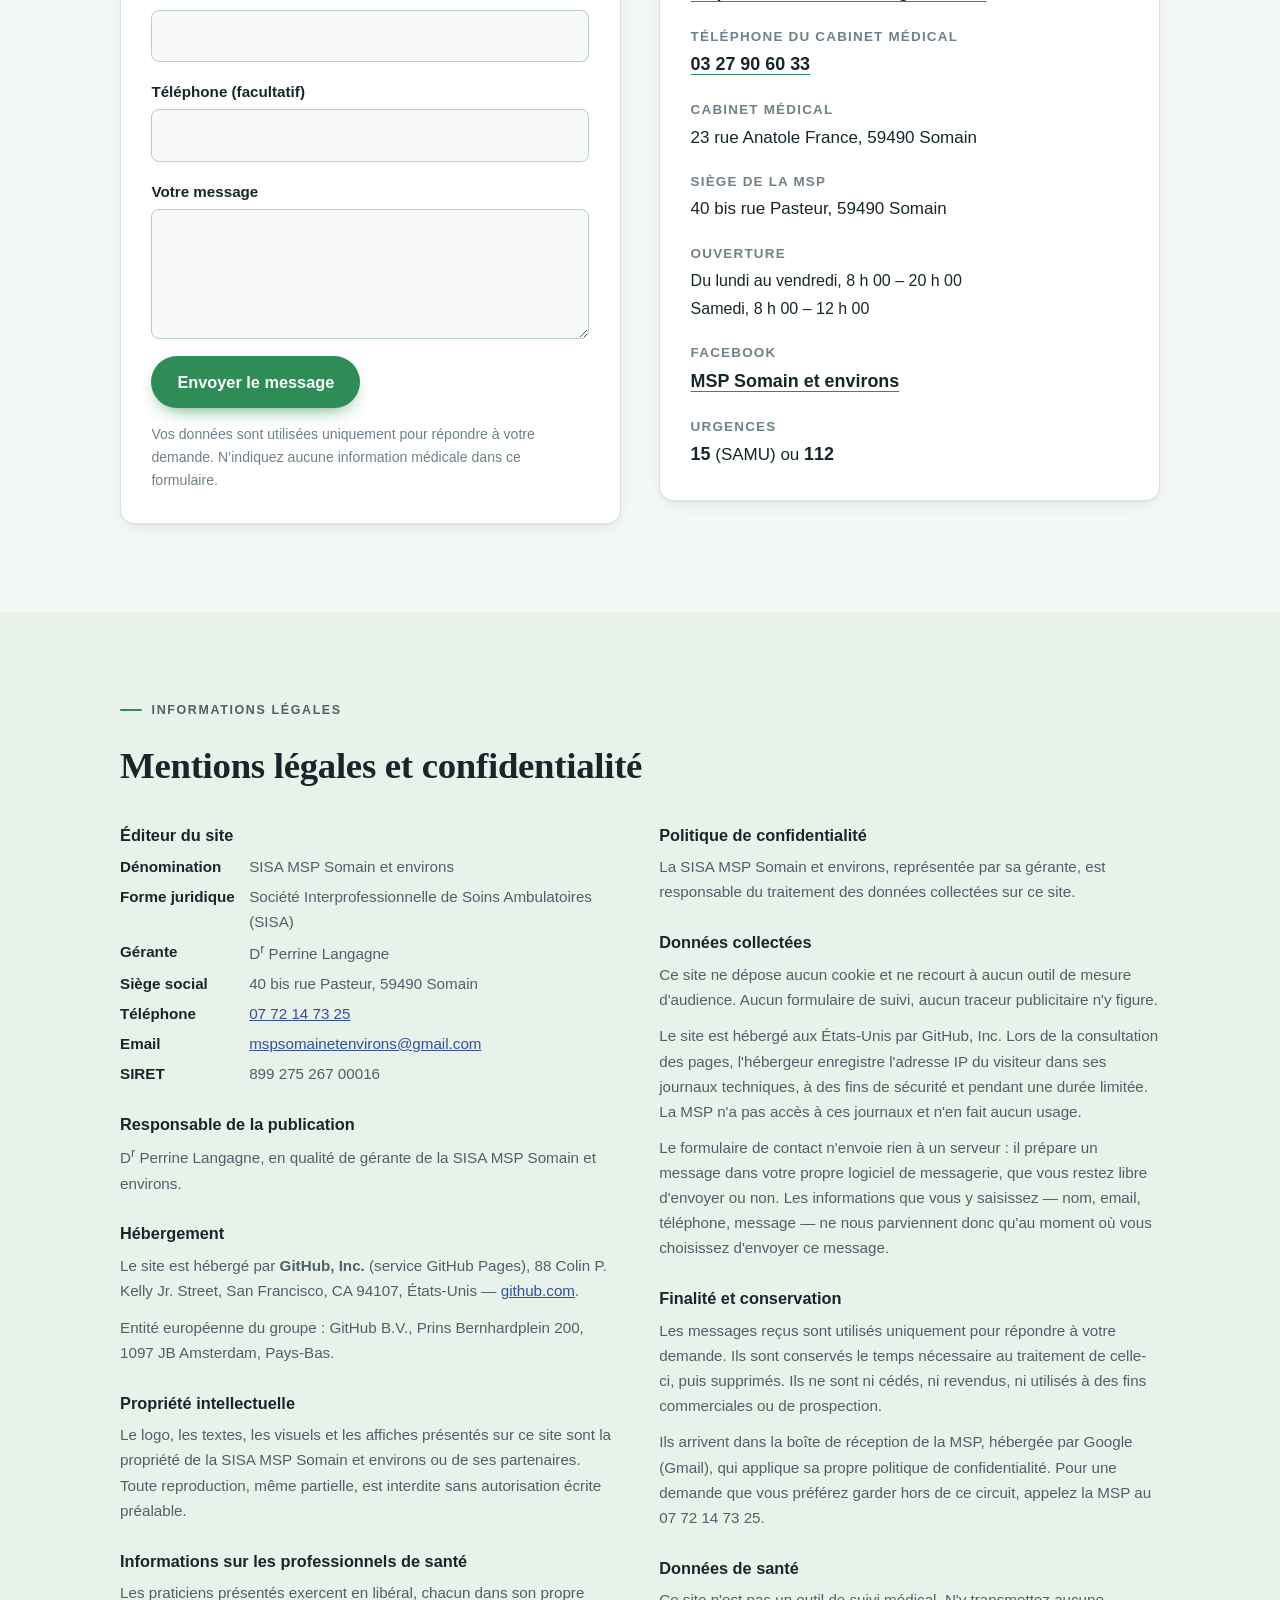
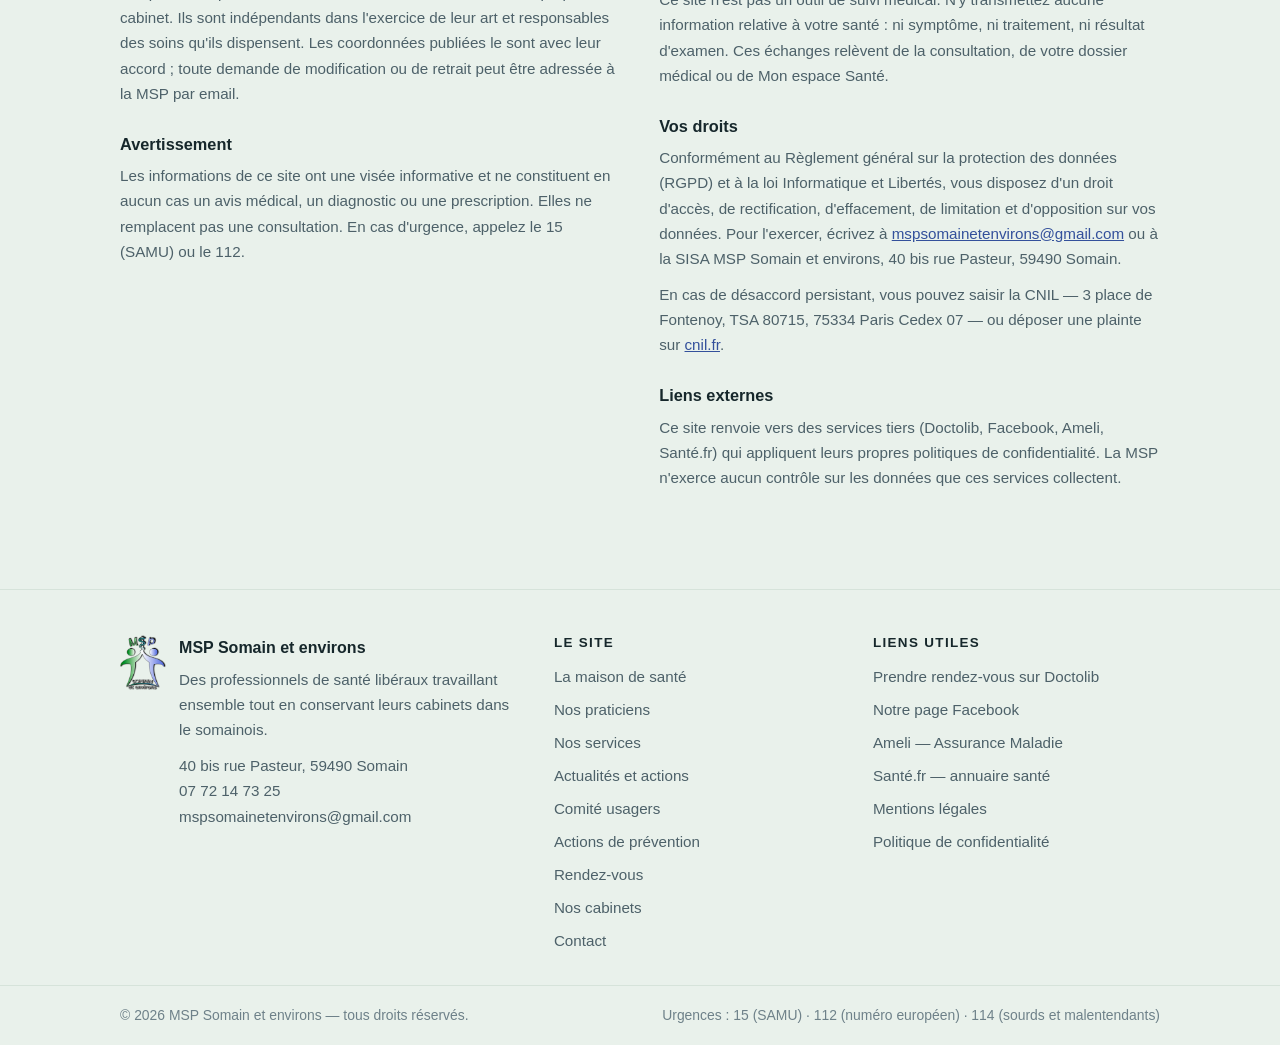
==== commit 6fafe562: "Rename index_1.html to index.html" ====
--- a/index.html
+++ b/index.html
@@ -235,6 +235,15 @@
   position:absolute;left:1.1rem;right:1.1rem;bottom:1.1rem;font-family:var(--serif);font-weight:600;font-size:1.7rem;line-height:1.08;color:#1a2c2d
 }
 .evenement.recurrent .poster{background:linear-gradient(135deg,#eef4ff,#f3f7ff)}
+.evenement.rose .quand{background:#fde6ef;color:#a3174f}
+.evenement.rose .affiche{background:linear-gradient(135deg,#fff0f5,#fde6ef)}
+.evenement.rose .detail svg{color:#c2185b}
+.evenement .quand.passe{background:#eef0f2;color:#5b6670}
+.evenement .affiche a{display:block;width:100%;max-width:320px}
+.galerie{display:grid;grid-template-columns:repeat(3,1fr);gap:.5rem;margin:.3rem 0}
+.galerie a{display:block;border-radius:10px;overflow:hidden;aspect-ratio:4/3}
+.galerie img{width:100%;height:100%;object-fit:cover;display:block;transition:transform .25s}
+.galerie a:hover img{transform:scale(1.05)}
 .evenement .corps{padding:1.3rem 1.4rem 1.5rem;display:flex;flex-direction:column;gap:.7rem}
 .evenement .quand{
   align-self:flex-start;font-size:.74rem;font-weight:700;text-transform:uppercase;letter-spacing:.1em;border-radius:4px;padding:.2rem .5rem;
@@ -725,19 +734,20 @@
 
       <div class="evenements">
 
-        <article class="evenement">
+        <article class="evenement rose">
           <div class="affiche">
-            <img class="poster-img" src="affiche-septembre-en-or.jpg" alt="Affiche Septembre en Or : la Marche, dimanche 13 septembre au terril de Rieulay" width="620" height="877" loading="lazy">
+            <a href="affiche-octobre-rose-marche.jpg" target="_blank" rel="noopener" title="Agrandir l'affiche"><img class="poster-img" src="affiche-octobre-rose-marche.jpg" alt="Affiche de la Marche Octobre Rose : dimanche 25 octobre, rendez-vous à 9 h 45 à la Chèvrerie au terril de Rieulay, deux parcours de 3 et 10 km" width="800" height="1131" loading="lazy"></a>
           </div>
           <div class="corps">
             <span class="quand">Prochain événement</span>
-            <h3>Septembre en Or — la Marche</h3>
-            <p style="color:var(--encre-2); font-size:.98rem;">Ensemble, mobilisons-nous contre les cancers pédiatriques. Un parcours accessible à tous, petits et grands, pour soutenir la recherche.</p>
+            <h3>Marche Octobre Rose</h3>
+            <p style="color:var(--encre-2); font-size:.98rem;">Organisée par les professionnels de santé et le comité des usagers de la MSP. Deux parcours au choix, accessibles à tous, suivis d’un moment convivial et gourmand.</p>
             <ul class="detail">
-              <li><svg width="17" height="17" viewBox="0 0 20 20" fill="none" aria-hidden="true"><rect x="3.4" y="4.4" width="13.2" height="12.2" rx="2" stroke="currentColor" stroke-width="1.8"/><path d="M3.4 8.2h13.2M7 2.8v3M13 2.8v3" stroke="currentColor" stroke-width="1.8" stroke-linecap="round"/></svg><span><b>Dimanche 13 septembre</b>, rendez-vous à 9 h 45</span></li>
-              <li><svg width="17" height="17" viewBox="0 0 20 20" fill="none" aria-hidden="true"><path d="M10 18s6-5.1 6-9.4A6 6 0 1 0 4 8.6C4 12.9 10 18 10 18Z" stroke="currentColor" stroke-width="1.8"/><circle cx="10" cy="8.4" r="2.1" stroke="currentColor" stroke-width="1.8"/></svg><span>Terril de Rieulay — départ de la Chèvrerie</span></li>
+              <li><svg width="17" height="17" viewBox="0 0 20 20" fill="none" aria-hidden="true"><rect x="3.4" y="4.4" width="13.2" height="12.2" rx="2" stroke="currentColor" stroke-width="1.8"/><path d="M3.4 8.2h13.2M7 2.8v3M13 2.8v3" stroke="currentColor" stroke-width="1.8" stroke-linecap="round"/></svg><span><b>Dimanche 25 octobre</b>, rendez-vous à 9 h 45</span></li>
+              <li><svg width="17" height="17" viewBox="0 0 20 20" fill="none" aria-hidden="true"><path d="M10 18s6-5.1 6-9.4A6 6 0 1 0 4 8.6C4 12.9 10 18 10 18Z" stroke="currentColor" stroke-width="1.8"/><circle cx="10" cy="8.4" r="2.1" stroke="currentColor" stroke-width="1.8"/></svg><span>À la Chèvrerie, au terril de Rieulay</span></li>
+              <li><svg width="17" height="17" viewBox="0 0 20 20" fill="none" aria-hidden="true"><path d="M4.5 10.4 8.2 14l7.3-8" stroke="currentColor" stroke-width="1.8" stroke-linecap="round" stroke-linejoin="round"/></svg><span>Petit parcours ≈ 3 km ou grand parcours ≈ 10 km</span></li>
             </ul>
-            <p class="par">Une action organisée par les usagers et les professionnels de la MSP.</p>
+            <p class="par">Prêts à relever le défi&nbsp;? Venez en rose&nbsp;!</p>
           </div>
         </article>
 
@@ -754,6 +764,42 @@
               <li><svg width="17" height="17" viewBox="0 0 20 20" fill="none" aria-hidden="true"><path d="M10 18s6-5.1 6-9.4A6 6 0 1 0 4 8.6C4 12.9 10 18 10 18Z" stroke="currentColor" stroke-width="1.8"/><circle cx="10" cy="8.4" r="2.1" stroke="currentColor" stroke-width="1.8"/></svg><span>Parc Anne Frank, Somain</span></li>
             </ul>
             <p class="par">Organisé par le comité usagers de la MSP.</p>
+          </div>
+        </article>
+
+        <article class="evenement rose">
+          <div class="affiche">
+            <a href="affiche-octobre-rose-matinee.jpg" target="_blank" rel="noopener" title="Agrandir l'affiche"><img class="poster-img" src="affiche-octobre-rose-matinee.jpg" alt="Affiche Octobre Rose, prévention du cancer du sein : jeudi 15 octobre 2026 de 9 h à 12 h, salle du parc Anne Frank à Somain" width="800" height="1131" loading="lazy"></a>
+          </div>
+          <div class="corps">
+            <span class="quand">Retour sur · 15 octobre</span>
+            <h3>Octobre Rose : une matinée de partage et de solidarité</h3>
+            <p style="color:var(--encre-2); font-size:.98rem;">Une matinée dédiée à la prévention du cancer du sein, salle du parc Anne Frank, avec de nombreux participants. Au programme : une marche rose, des échanges sur le dépistage, les facteurs de risque, les perturbateurs endocriniens et l’autopalpation (avec démonstration des bons gestes), l’activité physique et l’alimentation, le parcours de soins et les soins de support, des témoignages d’usagers et des interludes musicaux.</p>
+            <ul class="detail">
+              <li><svg width="17" height="17" viewBox="0 0 20 20" fill="none" aria-hidden="true"><path d="M4.5 10.4 8.2 14l7.3-8" stroke="currentColor" stroke-width="1.8" stroke-linecap="round" stroke-linejoin="round"/></svg><span>Merci aux participants, aux professionnels de la MSP, au Centre hospitalier de Somain, aux associations, au comité des usagers et aux musiciens.</span></li>
+            </ul>
+            <div class="galerie" aria-label="Retour en images">
+              <a href="octobre-rose-photo-1.jpg" target="_blank" rel="noopener"><img src="octobre-rose-photo-1.jpg" alt="Les participants, bras levés, pendant un temps d’activité physique" width="1200" height="900" loading="lazy"></a>
+              <a href="octobre-rose-photo-2.jpg" target="_blank" rel="noopener"><img src="octobre-rose-photo-2.jpg" alt="Démonstration des gestes d’autopalpation devant le public" width="1200" height="900" loading="lazy"></a>
+              <a href="octobre-rose-photo-3.jpg" target="_blank" rel="noopener"><img src="octobre-rose-photo-3.jpg" alt="Interlude musical : deux flûtistes et un guitariste devant le public" width="1200" height="900" loading="lazy"></a>
+            </div>
+            <p class="par">Octobre Rose, c’est un mois pour sensibiliser… mais la prévention, c’est toute l’année. Parlez-en autour de vous et faites-vous dépister.</p>
+          </div>
+        </article>
+
+        <article class="evenement">
+          <div class="affiche">
+            <img class="poster-img" src="affiche-septembre-en-or.jpg" alt="Affiche Septembre en Or : la Marche, dimanche 13 septembre au terril de Rieulay" width="620" height="877" loading="lazy">
+          </div>
+          <div class="corps">
+            <span class="quand passe">C’était le 13 septembre</span>
+            <h3>Septembre en Or — la Marche</h3>
+            <p style="color:var(--encre-2); font-size:.98rem;">Ensemble, mobilisons-nous contre les cancers pédiatriques. Un parcours accessible à tous, petits et grands, pour soutenir la recherche.</p>
+            <ul class="detail">
+              <li><svg width="17" height="17" viewBox="0 0 20 20" fill="none" aria-hidden="true"><rect x="3.4" y="4.4" width="13.2" height="12.2" rx="2" stroke="currentColor" stroke-width="1.8"/><path d="M3.4 8.2h13.2M7 2.8v3M13 2.8v3" stroke="currentColor" stroke-width="1.8" stroke-linecap="round"/></svg><span><b>Dimanche 13 septembre</b>, rendez-vous à 9 h 45</span></li>
+              <li><svg width="17" height="17" viewBox="0 0 20 20" fill="none" aria-hidden="true"><path d="M10 18s6-5.1 6-9.4A6 6 0 1 0 4 8.6C4 12.9 10 18 10 18Z" stroke="currentColor" stroke-width="1.8"/><circle cx="10" cy="8.4" r="2.1" stroke="currentColor" stroke-width="1.8"/></svg><span>Terril de Rieulay — départ de la Chèvrerie</span></li>
+            </ul>
+            <p class="par">Une action organisée par les usagers et les professionnels de la MSP.</p>
           </div>
         </article>
 
@@ -1203,4 +1249,4 @@
 </script>
 
 </body>
-</html>+</html>
